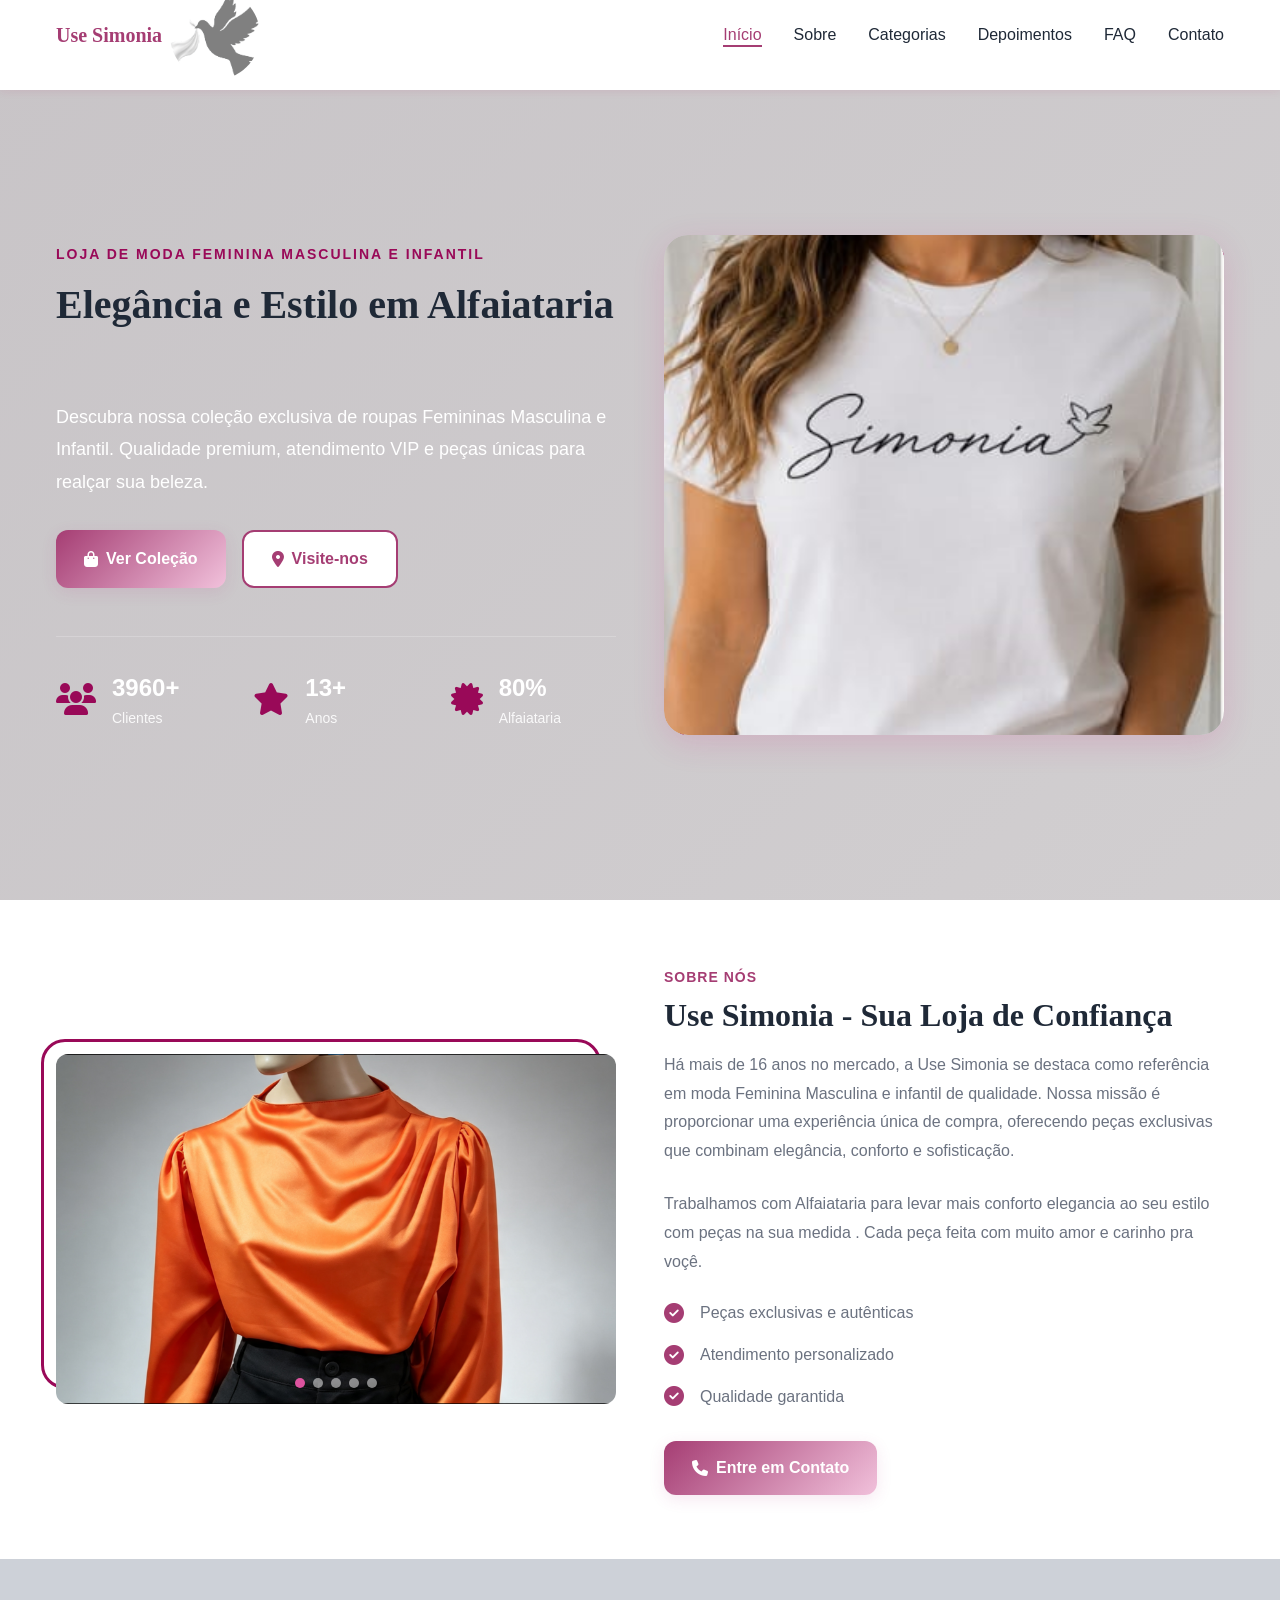
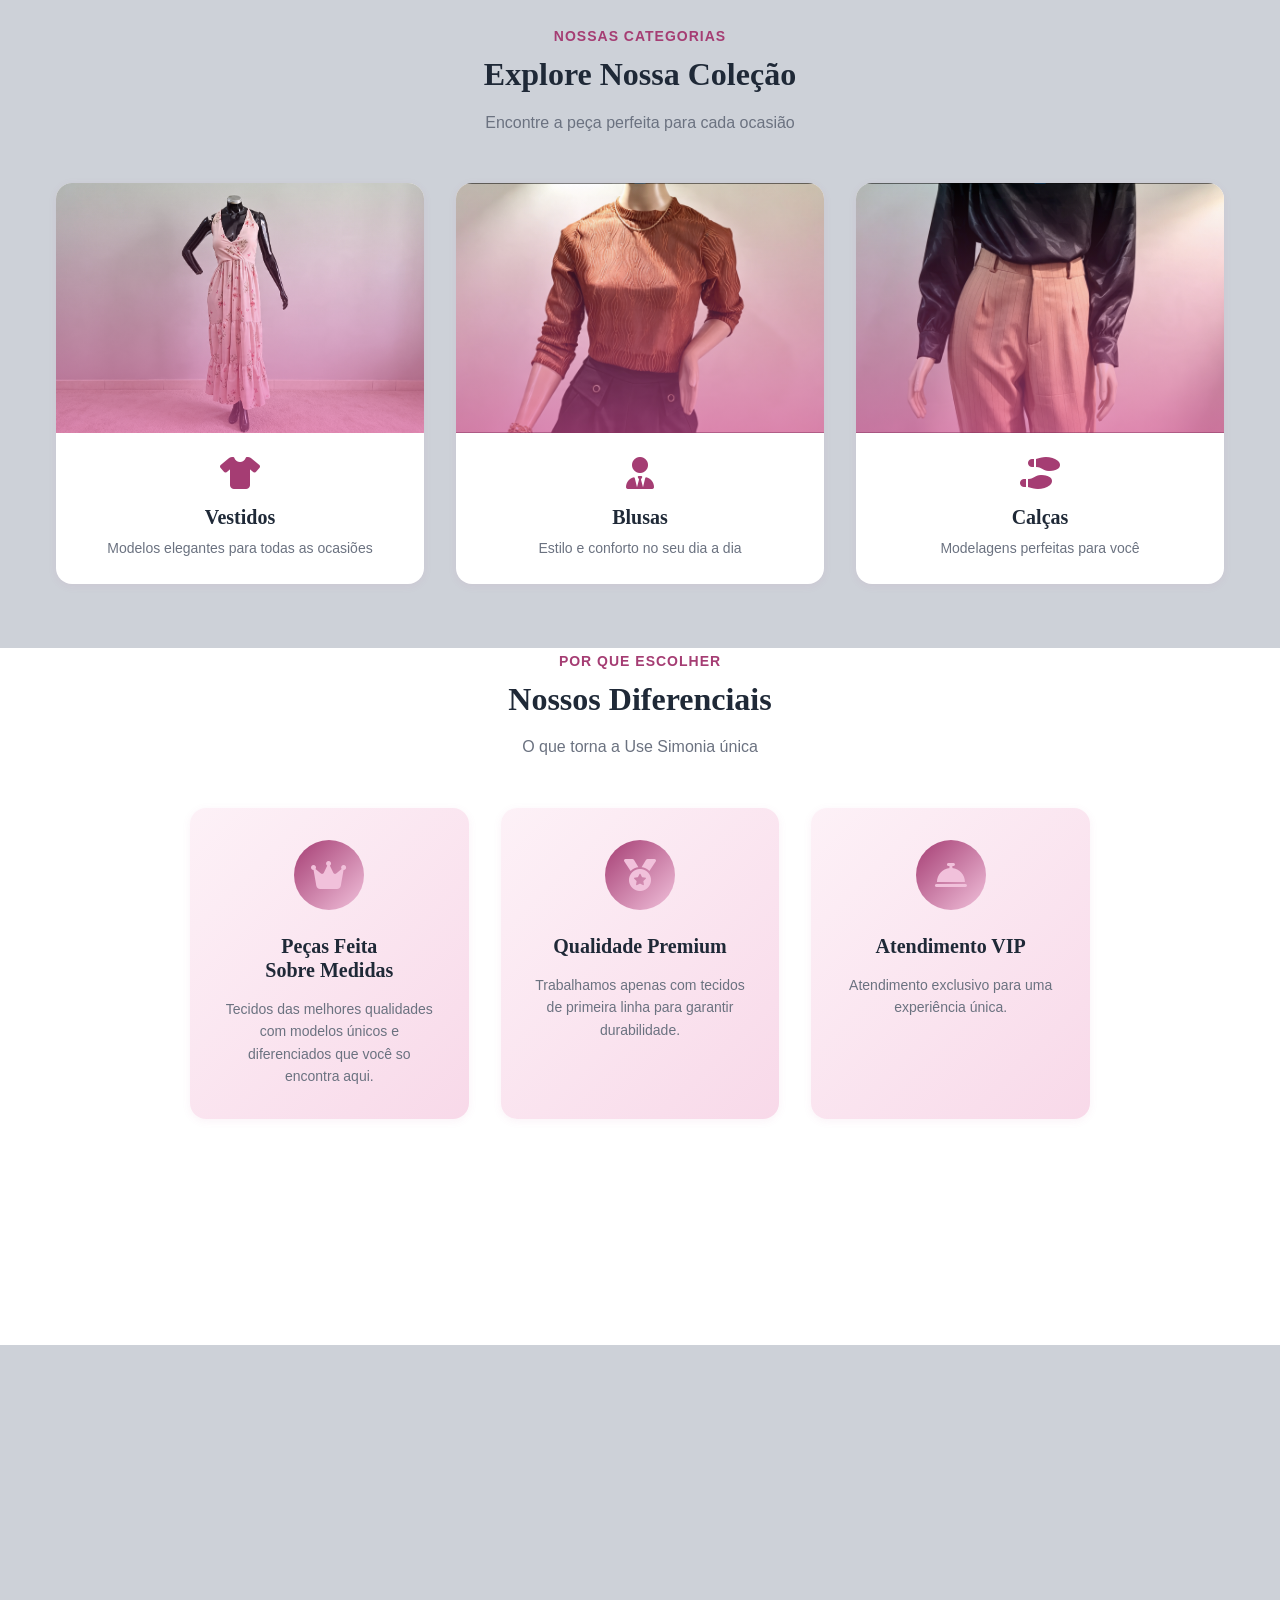
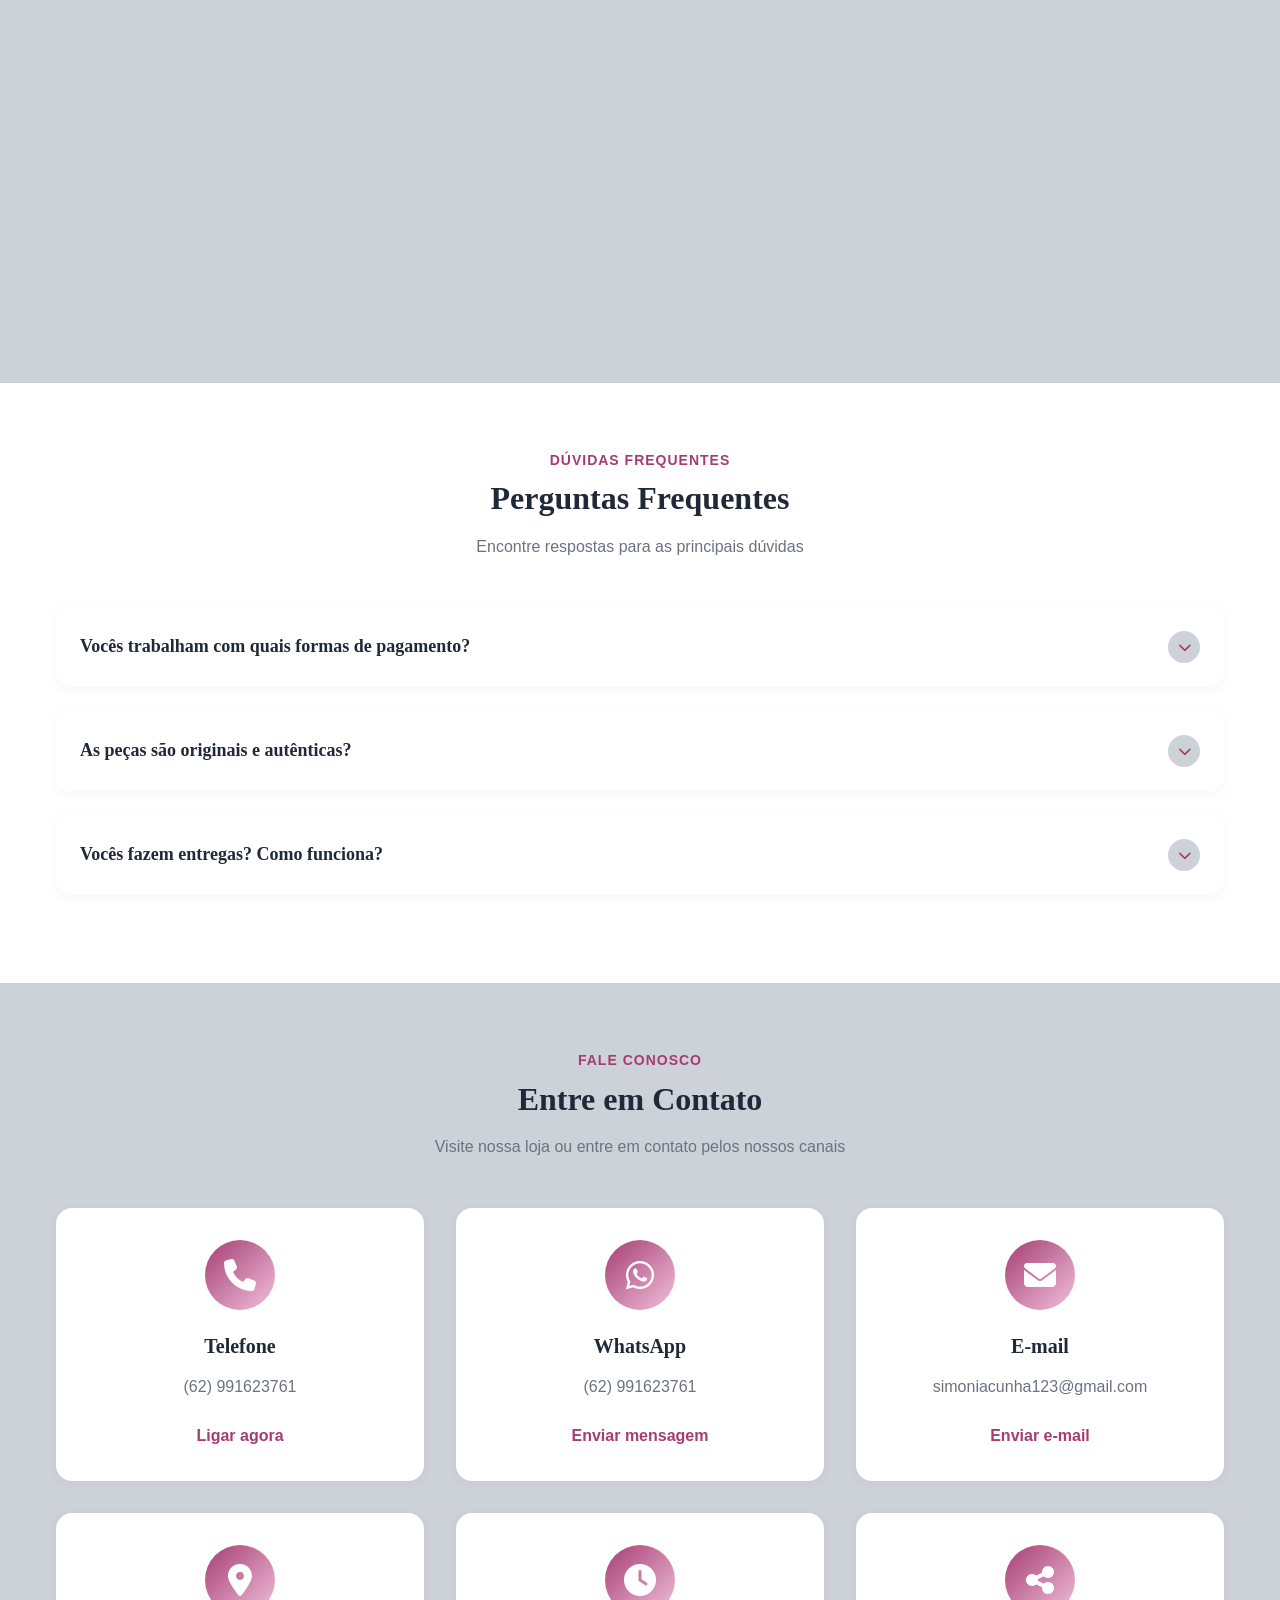
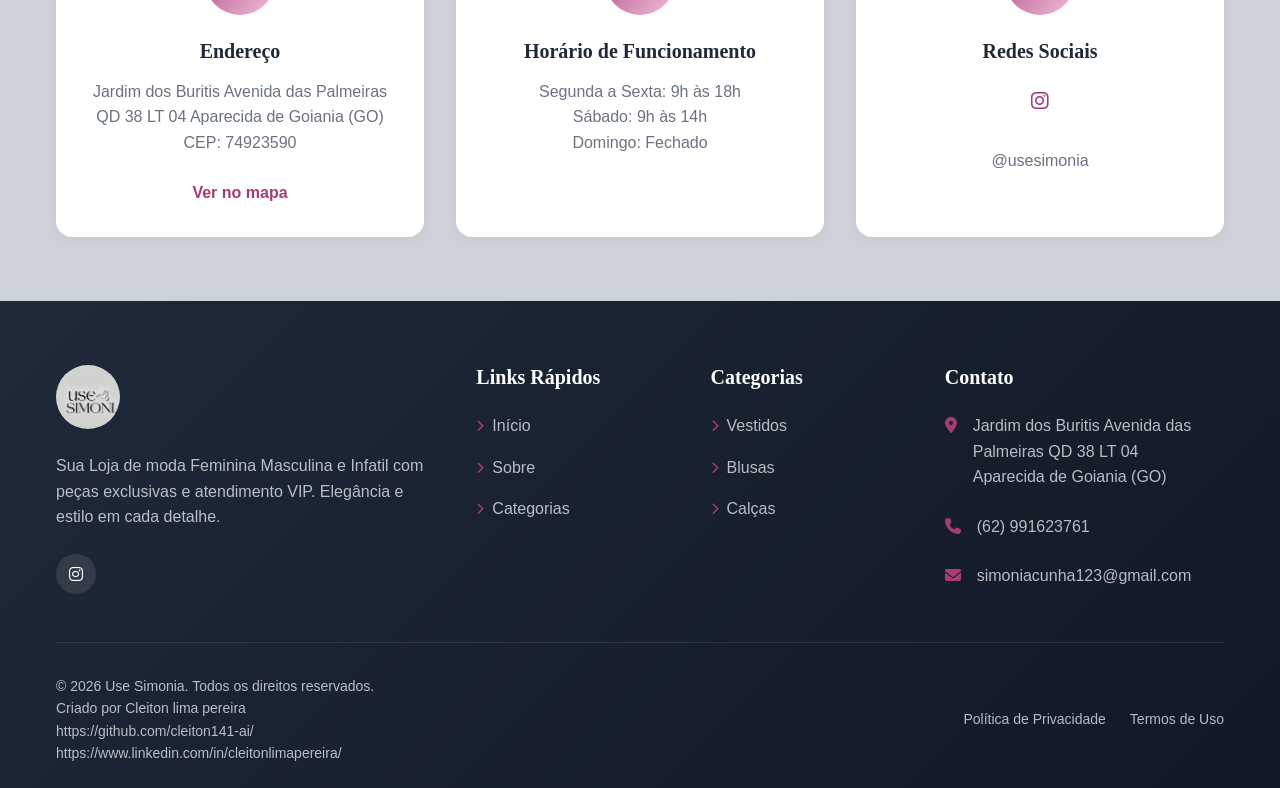
==== index.html @ 562f8684 "Criando-repositorio" ====
<!DOCTYPE html>
<html lang="pt-BR">

<head>
    <meta charset="UTF-8">
    <meta name="viewport" content="width=device-width, initial-scale=1.0">
    <meta name="description"
        content="Use Simonia - Loja de roupas femininas, masculinas e infantis em Aparecida de Goiânia. Atendemos Goiânia, Trindade e Goianira. Vestidos, blusas, calças e acessórios com atendimento VIP.">
    <meta name="keywords"
        content="loja de roupas, roupas femininas, roupas masculinas, roupas infantis, moda feminina, moda masculina, moda infantil, boutique, vestidos, blusas, calças, loja de roupas Goiânia, loja de roupas Aparecida de Goiânia, moda Trindade GO, moda Goianira, boutique Aparecida de Goiânia">
    <meta name="robots" content="index, follow">
    <meta name="author" content="Use Simonia">
    <meta name="language" content="pt-BR">

    <!-- SEO Local -->
    <meta name="geo.region" content="BR-GO">
    <meta name="geo.placename" content="Aparecida de Goiânia">
    <meta name="geo.position" content="-16.7670958;-49.2303333">
    <meta name="ICBM" content="-16.7670958, -49.2303333">

    <!-- Open Graph (compartilhamento em redes sociais) -->
    <meta property="og:type" content="website">
    <meta property="og:title" content="Use Simonia - Loja de Roupas Femininas, Masculinas e Infantis">
    <meta property="og:description"
        content="Loja de roupas em Aparecida de Goiânia, atendendo Goiânia, Trindade e Goianira. Vestidos, blusas, calças e muito mais com atendimento VIP.">
    <meta property="og:image" content="./assets/logo-use-simonia.png">
    <meta property="og:url" content="https://www.seudominio.com.br">
    <meta property="og:locale" content="pt_BR">

    <!-- Twitter Card -->
    <meta name="twitter:card" content="summary_large_image">
    <meta name="twitter:title" content="Use Simonia - Loja de Roupas Femininas, Masculinas e Infantis">
    <meta name="twitter:description"
        content="Loja de roupas em Aparecida de Goiânia, atendendo Goiânia, Trindade e Goianira.">
    <meta name="twitter:image" content="./assets/logo-use-simonia.png">

    <!-- Link canônico (troque pelo seu domínio quando tiver um) -->
    <link rel="canonical" href="https://www.seudominio.com.br/">

    <title>Use Simonia</title>
    <link rel="stylesheet" href="style.css">
    <link rel="icon" type="image/png" href="./assets/logo-use-simonia.png">
    <link rel="stylesheet" href="https://cdnjs.cloudflare.com/ajax/libs/font-awesome/6.4.0/css/all.min.css">

    <!-- Dados estruturados (Schema.org) - ajuda o Google a entender que é uma loja local -->
    <script type="application/ld+json">
    {
        "@context": "https://schema.org",
        "@type": "ClothingStore",
        "name": "Use Simonia",
        "image": "https://www.seudominio.com.br/assets/logo-use-simonia.png",
        "url": "https://www.seudominio.com.br",
        "telephone": "+55-62-99162-3761",
        "email": "simoniacunha123@gmail.com",
        "address": {
            "@type": "PostalAddress",
            "streetAddress": "Avenida das Palmeiras QD38 LT04, Jardim dos Buritis",
            "addressLocality": "Aparecida de Goiânia",
            "addressRegion": "GO",
            "postalCode": "74923-590",
            "addressCountry": "BR"
        },
        "geo": {
            "@type": "GeoCoordinates",
            "latitude": -16.7670958,
            "longitude": -49.2303333
        },
        "areaServed": [
            { "@type": "City", "name": "Aparecida de Goiânia" },
            { "@type": "City", "name": "Goiânia" },
            { "@type": "City", "name": "Trindade" },
            { "@type": "City", "name": "Goianira" }
        ],
        "priceRange": "$$",
        "sameAs": [
            "https://www.instagram.com/use_simonia_/"
        ]
    }
    </script>
    <style>
        /* Slideshow automático - topo da página */
        .topo-slideshow {
            position: relative;
            width: 100%;
            height: 100%;
            min-height: 350px;
            overflow: hidden;
            border-radius: 12px;
        }

        .topo-slideshow__slide {
            position: absolute;
            top: 0;
            left: 0;
            width: 100%;
            height: 100%;
            opacity: 0;
            transition: opacity 1.2s ease-in-out;
        }

        .topo-slideshow__slide--active {
            opacity: 1;
        }

        .topo-slideshow__slide img {
            width: 100%;
            height: 100%;
            object-fit: cover;
            display: block;
        }

        .topo-slideshow__dots {
            position: absolute;
            bottom: 16px;
            left: 50%;
            transform: translateX(-50%);
            display: flex;
            gap: 8px;
            z-index: 2;
        }

        .topo-slideshow__dot {
            width: 10px;
            height: 10px;
            border-radius: 50%;
            background: rgba(255, 255, 255, 0.5);
            cursor: pointer;
            transition: background 0.3s ease;
        }

        .topo-slideshow__dot--active {
            background: #de539f;
        }

        @media (max-width: 768px) {
            .topo-slideshow {
                min-height: 260px;
            }
        }
    </style>
</head>

<body>
    <!-- Header -->
    <header class="header" id="header">
        <nav class="nav container">
            <a href="#" class="nav__logo">
                <p>Use Simonia</p>
                <img src="./assets/transparente certo.png" alt="Use Simonia" class="nav__logo-img">
            </a>

            <div class="nav__menu" id="nav-menu">
                <ul class="nav__list">
                    <li class="nav__item">
                        <a href="#inicio" class="nav__link active-link">Início</a>
                    </li>
                    <li class="nav__item">
                        <a href="#sobre" class="nav__link">Sobre</a>
                    </li>
                    <!---- <li class="nav__item">
                        <a href="#galeria" class="nav__link">Galeria</a>
                    </li>-->
                    <li class="nav__item">
                        <a href="#categorias" class="nav__link">Categorias</a>
                    </li>
                    <li class="nav__item">
                        <a href="#depoimentos" class="nav__link">Depoimentos</a>
                    </li>
                    <li class="nav__item">
                        <a href="#faq" class="nav__link">FAQ</a>
                    </li>
                    <li class="nav__item">
                        <a href="#contato" class="nav__link">Contato</a>
                    </li>
                </ul>
                <div class="nav__close" id="nav-close">
                    <i class="fas fa-times"></i>
                </div>
            </div>

            <div class="nav__toggle" id="nav-toggle">
                <i class="fas fa-bars"></i>
            </div>
        </nav>
    </header>

    <!-- Main -->
    <main class="main">
        <!-- Hero -->
        <section class="hero" id="inicio">
            <div class="hero__container container">
                <div class="hero__content">
                    <span class="hero__subtitle" data-aos="fade-up">Loja de Moda Feminina Masculina e Infantil</span>
                    <h1 class="hero__title" data-aos="fade-up" data-aos-delay="100">
                        Elegância e Estilo em Alfaiataria
                    </h1>
                    <p class="hero__description" data-aos="fade-up" data-aos-delay="200">
                        Descubra nossa coleção exclusiva de roupas Femininas Masculina e Infantil. Qualidade premium,
                        atendimento VIP e peças únicas para realçar sua beleza.
                    </p>
                    <div class="hero__buttons" data-aos="fade-up" data-aos-delay="300">
                        <a href="#categorias" class="btn btn--primary">
                            <i class="fas fa-shopping-bag"></i>
                            Ver Coleção
                        </a>
                        <a href="#contato" class="btn btn--outline">
                            <i class="fas fa-map-marker-alt"></i>
                            Visite-nos
                        </a>
                    </div>
                    <div class="hero__stats" data-aos="fade-up" data-aos-delay="400">
                        <div class="hero__stat">
                            <i class="fas fa-users"></i>
                            <div class="hero__stat-content">
                                <span class="hero__stat-number">5000+</span>
                                <span class="hero__stat-text">Clientes</span>
                            </div>
                        </div>
                        <div class="hero__stat">
                            <i class="fas fa-star"></i>
                            <div class="hero__stat-content">
                                <span class="hero__stat-number">16+</span>
                                <span class="hero__stat-text">Anos</span>
                            </div>
                        </div>
                        <div class="hero__stat">
                            <i class="fas fa-certificate"></i>
                            <div class="hero__stat-content">
                                <span class="hero__stat-number">100%</span>
                                <span class="hero__stat-text">Alfaiataria</span>
                            </div>
                        </div>
                    </div>
                </div>
                <div class="hero__image" data-aos="fade-left" data-aos-delay="200">
                    <div class="hero__image-wrapper">
                        <img src="./assets/blusa1.png" alt="Use Simonia Galeria" class="hero__img">
                        <div class="hero__image-decoration"></div>
                    </div>
                </div>
            </div>
        </section>

        <!-- About -->
        <section class="sobre section" id="sobre">
            <div class="container">
                <div class="sobre__container">
                    <div class="sobre__image" data-aos="fade-right">
                        <div class="topo-slideshow" id="topo-slideshow">
                            <div class="topo-slideshow__slide topo-slideshow__slide--active">
                                <img src="./assets/blusa (16).png" alt="Use Simonia - Coleção">
                            </div>
                            <div class="topo-slideshow__slide">
                                <img src="./assets/calça e blusa  (5).png" alt="Use Simonia - Coleção">
                            </div>

                            <div class="topo-slideshow__slide">
                                <img src="./assets/vestido  (25).png" alt="Use Simonia - Coleção">
                            </div>
                            <div class="topo-slideshow__slide">
                                <img src="./assets/calça e blusa  (1).png" alt="Use Simonia - Coleção">
                            </div>
                            <div class="topo-slideshow__slide">
                                <img src="./assets/blusa e short (2).png" alt="Use Simonia - Coleção">
                            </div>
                            <!-- Para adicionar mais fotos, copie o bloco acima trocando o src -->
                            <div class="topo-slideshow__dots" id="topo-slideshow-dots"></div>
                        </div>
                        <div class="sobre__image-decoration"></div>
                    </div>
                    <div class="sobre__content" data-aos="fade-left">
                        <span class="section__subtitle">Sobre Nós</span>
                        <h2 class="section__title">Use Simonia - Sua Loja de Confiança</h2>
                        <p class="sobre__description">
                            Há mais de 16 anos no mercado, a Use Simonia se destaca como referência em moda Feminina
                            Masculina e infantil de qualidade. Nossa missão é proporcionar uma experiência única de
                            compra, oferecendo peças exclusivas que combinam elegância, conforto e sofisticação.
                        </p>
                        <p class="sobre__description">
                            Trabalhamos com Alfaiataria para levar mais conforto elegancia ao seu estilo com peças na
                            sua medida . Cada peça feita com muito amor e carinho pra voçê.
                        </p>
                        <div class="sobre__features">
                            <div class="sobre__feature">
                                <i class="fas fa-check-circle"></i>
                                <span>Peças exclusivas e autênticas</span>
                            </div>
                            <div class="sobre__feature">
                                <i class="fas fa-check-circle"></i>
                                <span>Atendimento personalizado</span>
                            </div>
                            <div class="sobre__feature">
                                <i class="fas fa-check-circle"></i>
                                <span>Qualidade garantida</span>
                            </div>

                        </div>
                        <a href="#contato" class="btn btn--primary">
                            <i class="fas fa-phone"></i>
                            Entre em Contato
                        </a>
                    </div>
                </div>
            </div>
        </section>


        <!-- Services/Categories -->
        <section class="categorias section" id="categorias">
            <div class="container">
                <div class="section__header" data-aos="fade-up">
                    <span class="section__subtitle">Nossas Categorias</span>
                    <h2 class="section__title">Explore Nossa Coleção</h2>
                    <p class="section__description">Encontre a peça perfeita para cada ocasião</p>
                </div>
                <div class="categorias__container">
                    <a href="vestido.html" class="categoria__card" data-aos="fade-up" data-aos-delay="100"
                        style="text-decoration:none;color:inherit;">
                        <div class="categoria__image">
                            <img src="./assets/vestido  (29).png" alt="Vestidos" class="categoria__img">
                            <div class="categoria__overlay"></div>
                        </div>
                        <div class="categoria__content">
                            <i class="fas fa-tshirt categoria__icon"></i>
                            <h3 class="categoria__title">Vestidos</h3>
                            <p class="categoria__description">Modelos elegantes para todas as ocasiões</p>
                        </div>
                    </a>
                    <a href="blusa.html" class="categoria__card" data-aos="fade-up" data-aos-delay="200"
                        style="text-decoration:none;color:inherit;">
                        <div class="categoria__image">
                            <img src="./assets/blusa (14).png" alt="Blusas" class="categoria__img">
                            <div class="categoria__overlay"></div>
                        </div>
                        <div class="categoria__content">
                            <i class="fas fa-user-tie categoria__icon"></i>
                            <h3 class="categoria__title">Blusas</h3>
                            <p class="categoria__description">Estilo e conforto no seu dia a dia</p>
                        </div>
                    </a>
                    <a href="calca.html" class="categoria__card" data-aos="fade-up" data-aos-delay="300"
                        style="text-decoration:none;color:inherit;">
                        <div class="categoria__image">
                            <img src="./assets/calça (8).png" alt="Calças" class="categoria__img">
                            <div class="categoria__overlay"></div>
                        </div>
                        <div class="categoria__content">
                            <i class="fas fa-shoe-prints categoria__icon"></i>
                            <h3 class="categoria__title">Calças</h3>
                            <p class="categoria__description">Modelagens perfeitas para você</p>
                        </div>
                    </a>
                </div>
            </div>
        </section>

        <!-- Differentials -->
        <section class="diferenciais-section">
            <div class="container">
                <div class="section__header" data-aos="fade-up">
                    <span class="section__subtitle">Por Que Escolher</span>
                    <h2 class="section__title">Nossos Diferenciais</h2>
                    <p class="section__description">O que torna a Use Simonia única</p>
                </div>
                <div class="diferenciais__container">
                    <div class="diferencial__card" data-aos="fade-up" data-aos-delay="100">
                        <div class="diferencial__icon">
                            <i class="fas fa-crown"></i>
                        </div>
                        <h3 class="diferencial__title">Peças Feita Sobre Medidas</h3>
                        <p class="diferencial__description">Tecidos das melhores qualidades com modelos únicos e
                            diferenciados que você so encontra aqui.</p>
                    </div>
                    <div class="diferencial__card" data-aos="fade-up" data-aos-delay="200">
                        <div class="diferencial__icon">
                            <i class="fas fa-medal"></i>
                        </div>
                        <h3 class="diferencial__title">Qualidade Premium</h3>
                        <p class="diferencial__description">Trabalhamos apenas com tecidos de primeira linha para
                            garantir durabilidade.</p>
                    </div>
                    <div class="diferencial__card" data-aos="fade-up" data-aos-delay="300">
                        <div class="diferencial__icon">
                            <i class="fas fa-concierge-bell"></i>
                        </div>
                        <h3 class="diferencial__title">Atendimento VIP</h3>
                        <p class="diferencial__description">Atendimento exclusivo
                            para uma experiência única.</p>
                    </div>

                </div>
            </div>
        </section>

        <!-- Benefits -->
        <section class="beneficios section">
            <div class="container">
                <div class="beneficios__container">
                    <div class="beneficio__item" data-aos="fade-up" data-aos-delay="100">
                        <div class="beneficio__icon">
                            <i class="fas fa-shipping-fast"></i>
                        </div>
                        <div class="beneficio__content">
                            <h4 class="beneficio__title">Entrega Rápida</h4>
                            <p class="beneficio__text">Para toda a cidade</p>
                        </div>
                    </div>
                    <div class="beneficio__item" data-aos="fade-up" data-aos-delay="200">
                        <div class="beneficio__icon">
                            <i class="fas fa-shield-alt"></i>
                        </div>
                        <div class="beneficio__content">
                            <h4 class="beneficio__title">Compra Segura</h4>
                            <p class="beneficio__text">Pagamento protegido</p>
                        </div>
                    </div>

                    <div class="beneficio__item" data-aos="fade-up" data-aos-delay="400">
                        <div class="beneficio__icon">
                            <i class="fas fa-headset"></i>
                        </div>
                        <div class="beneficio__content">
                            <h4 class="beneficio__title">Suporte Dedicado</h4>
                            <p class="beneficio__text">Atendimento humanizado</p>
                        </div>
                    </div>
                </div>
            </div>
        </section>

        <!-- Testimonials -->
        <section class="depoimentos section" id="depoimentos">
            <div class="container">
                <div class="section__header" data-aos="fade-up">
                    <span class="section__subtitle">Depoimentos</span>
                    <h2 class="section__title">O Que Dizem Nossas Clientes</h2>
                    <p class="section__description">Confira a experiência de quem já conhece a Use Simonia</p>
                </div>
                <div class="depoimentos__container">
                    <div class="depoimento__card" data-aos="fade-up" data-aos-delay="100">
                        <div class="depoimento__rating">
                            <i class="fas fa-star"></i>
                            <i class="fas fa-star"></i>
                            <i class="fas fa-star"></i>
                            <i class="fas fa-star"></i>
                            <i class="fas fa-star"></i>
                        </div>
                        <p class="depoimento__text">
                            "A Use Simonia é simplesmente incrível! Sempre encontro peças exclusivas e de excelente
                            qualidade. O atendimento é personalizado e me sinto super especial. Minha Loja favorita!"
                        </p>
                        <div class="depoimento__author">
                            <img src="https://images.unsplash.com/photo-1494790108377-be9c29b29330?w=100&q=80"
                                alt="Maria Silva" class="depoimento__avatar">
                            <div class="depoimento__author-info">
                                <h4 class="depoimento__name">Maria Silva</h4>
                                <span class="depoimento__role">Cliente há 3 anos</span>
                            </div>
                        </div>
                    </div>
                    <div class="depoimento__card" data-aos="fade-up" data-aos-delay="200">
                        <div class="depoimento__rating">
                            <i class="fas fa-star"></i>
                            <i class="fas fa-star"></i>
                            <i class="fas fa-star"></i>
                            <i class="fas fa-star"></i>
                            <i class="fas fa-star"></i>
                        </div>
                        <p class="depoimento__text">
                            "Qualidade premium e estilo incomparável! As peças são lindas e duradouras. Super
                            recomendo!"
                        </p>
                        <div class="depoimento__author">
                            <img src="https://images.unsplash.com/photo-1438761681033-6461ffad8d80?w=100&q=80"
                                alt="Ana Paula" class="depoimento__avatar">
                            <div class="depoimento__author-info">
                                <h4 class="depoimento__name">Ana Paula</h4>
                                <span class="depoimento__role">Cliente há 5 anos</span>
                            </div>
                        </div>
                    </div>
                    <div class="depoimento__card" data-aos="fade-up" data-aos-delay="300">
                        <div class="depoimento__rating">
                            <i class="fas fa-star"></i>
                            <i class="fas fa-star"></i>
                            <i class="fas fa-star"></i>
                            <i class="fas fa-star"></i>
                            <i class="fas fa-star"></i>
                        </div>
                        <p class="depoimento__text">
                            "Sou apaixonada pela Use Simonia! Além das roupas maravilhosas, o atendimento VIP faz toda a
                            diferença. Me sinto única e valorizada. Vale cada centavo!"
                        </p>
                        <div class="depoimento__author">
                            <img src="https://images.unsplash.com/photo-1534528741775-53994a69daeb?w=100&q=80"
                                alt="Juliana Costa" class="depoimento__avatar">
                            <div class="depoimento__author-info">
                                <h4 class="depoimento__name">Juliana Costa</h4>
                                <span class="depoimento__role">Cliente há 2 anos</span>
                            </div>
                        </div>
                    </div>
                </div>
            </div>
        </section>

        <!-- FAQ -->
        <section class="faq section" id="faq">
            <div class="container">
                <div class="section__header" data-aos="fade-up">
                    <span class="section__subtitle">Dúvidas Frequentes</span>
                    <h2 class="section__title">Perguntas Frequentes</h2>
                    <p class="section__description">Encontre respostas para as principais dúvidas</p>
                </div>
                <div class="faq__container">


                </div>
                <div class="faq__item" data-aos="fade-up" data-aos-delay="200">
                    <div class="faq__question">
                        <h3 class="faq__title">Vocês trabalham com quais formas de pagamento?</h3>
                        <button class="faq__toggle">
                            <i class="fas fa-chevron-down"></i>
                        </button>
                    </div>
                    <div class="faq__answer">
                        <p>Aceitamos dinheiro, cartões de débito e crédito compras
                            acima de 250,00 reais parcelamos em até 3x . Também trabalhamos com PIX para pagamento à
                            vista .</p>
                    </div>
                </div>
                <div class="faq__item" data-aos="fade-up" data-aos-delay="300">
                    <div class="faq__question">
                        <h3 class="faq__title">As peças são originais e autênticas?</h3>
                        <button class="faq__toggle">
                            <i class="fas fa-chevron-down"></i>
                        </button>
                    </div>
                    <div class="faq__answer">
                        <p>Sim! Trabalhamos com Alfaiataria usamos tecidos da melhor qualidade onde Oferecemos roupas
                            com a melhor qualidade e conforto.</p>
                    </div>
                </div>
                <div class="faq__item" data-aos="fade-up" data-aos-delay="100">
                    <div class="faq__question">
                        <h3 class="faq__title">Vocês fazem entregas? Como funciona?</h3>
                        <button class="faq__toggle">
                            <i class="fas fa-chevron-down"></i>
                        </button>
                    </div>
                    <div class="faq__answer">
                        <p>Sim! Realizamos entregas para toda a cidade com taxa diferenciada. O prazo varia de 1 a 3
                            dias úteis dependendo da região. Entre
                            em contato para mais informações sobre entregas.</p>
                    </div>
                </div>


            </div>
            </div>
        </section>

        <!-- Contact -->
        <section class="contato section" id="contato">
            <div class="container">
                <div class="section__header" data-aos="fade-up">
                    <span class="section__subtitle">Fale Conosco</span>
                    <h2 class="section__title">Entre em Contato</h2>
                    <p class="section__description">Visite nossa loja ou entre em contato pelos nossos canais</p>
                </div>
                <div class="contato__info-center">
                    <div class="contato__info-card" data-aos="fade-up" data-aos-delay="100">
                        <div class="contato__info-icon">
                            <i class="fas fa-phone"></i>
                        </div>
                        <h3 class="contato__info-title">Telefone</h3>
                        <p class="contato__info-text">(62) 991623761</p>
                        <a href="tel:+551134567890" class="contato__info-link">Ligar agora</a>
                    </div>
                    <div class="contato__info-card" data-aos="fade-up" data-aos-delay="200">
                        <div class="contato__info-icon">
                            <i class="fab fa-whatsapp"></i>
                        </div>
                        <h3 class="contato__info-title">WhatsApp</h3>
                        <p class="contato__info-text">(62) 991623761</p>
                        <a href="https://wa.me/5562991623761?text=Ola%20como%20podemos%20le%20ajudar%3F" target="_blank"
                            class="contato__info-link">Enviar mensagem</a>
                    </div>
                    <div class="contato__info-card" data-aos="fade-up" data-aos-delay="300">
                        <div class="contato__info-icon">
                            <i class="fas fa-envelope"></i>
                        </div>
                        <h3 class="contato__info-title">E-mail</h3>
                        <p class="contato__info-text">simoniacunha123@gmail.com</p>
                        <a href="mailto:contato@usesimonia.com.br" class="contato__info-link">Enviar e-mail</a>
                    </div>
                    <div class="contato__info-card" data-aos="fade-up" data-aos-delay="100">
                        <div class="contato__info-icon">
                            <i class="fas fa-map-marker-alt"></i>
                        </div>
                        <h3 class="contato__info-title">Endereço</h3>
                        <p class="contato__info-text">Jardim dos Buritis Avenida das Palmeiras QD 38 LT 04 Aparecida de
                            Goiania (GO) <br>CEP: 74923590</p>
                        <a href="https://maps.app.goo.gl/2gk9BbGmcF136ACY6" target="_blank"
                            class="contato__info-link">Ver no mapa</a>
                    </div>
                    <div class="contato__info-card" data-aos="fade-up" data-aos-delay="200">
                        <div class="contato__info-icon">
                            <i class="fas fa-clock"></i>
                        </div>
                        <h3 class="contato__info-title">Horário de Funcionamento</h3>
                        <p class="contato__info-text">
                            Segunda a Sexta: 9h às 18h<br>
                            Sábado: 9h às 14h<br>
                            Domingo: Fechado
                        </p>
                    </div>
                    <div class="contato__info-card" data-aos="fade-up" data-aos-delay="300">
                        <div class="contato__info-icon">
                            <i class="fas fa-share-alt"></i>
                        </div>
                        <h3 class="contato__info-title">Redes Sociais</h3>
                        <div class="contato__social">
                            <a href="https://www.instagram.com/use_simonia_?utm_source=ig_web_button_share_sheet&igsh=ZDNlZDc0MzIxNw=="
                                target="_blank" class="contato__social-link">
                                <i class="fab fa-instagram"></i>
                            </a>

                        </div>
                        <p class="contato__info-text">@usesimonia</p>
                    </div>
                </div>
            </div>
        </section>
    </main>

    <!-- Footer -->
    <footer class="footer">
        <div class="container">
            <div class="footer__container">
                <div class="footer__column">
                    <a href="#" class="footer__logo">
                        <img src="./assets/logo.jpg" alt="Use Simonia" class="footer__logo-img"></a>
                    <p class="footer__description">
                        Sua Loja de moda Feminina Masculina e Infatil com peças exclusivas e atendimento VIP. Elegância
                        e estilo em cada detalhe.
                    </p>
                    <div class="footer__social">
                        <a href="https://instagram.com" target="_blank" class="footer__social-link">
                            <i class="fab fa-instagram"></i>
                        </a>

                    </div>
                </div>
                <div class="footer__column">
                    <h3 class="footer__title">Links Rápidos</h3>
                    <ul class="footer__links">
                        <li><a href="#inicio" class="footer__link"><i class="fas fa-chevron-right"></i> Início</a></li>
                        <li><a href="#sobre" class="footer__link"><i class="fas fa-chevron-right"></i> Sobre</a></li>

                        <li><a href="#categorias" class="footer__link"><i class="fas fa-chevron-right"></i>
                                Categorias</a></li>
                    </ul>
                </div>
                <div class="footer__column">
                    <h3 class="footer__title">Categorias</h3>
                    <ul class="footer__links">
                        <li><a href="#categorias" class="footer__link"><i class="fas fa-chevron-right"></i> Vestidos</a>
                        </li>
                        <li><a href="#categorias" class="footer__link"><i class="fas fa-chevron-right"></i> Blusas</a>
                        </li>
                        <li><a href="#categorias" class="footer__link"><i class="fas fa-chevron-right"></i> Calças</a>
                        </li>

                    </ul>
                </div>
                <div class="footer__column">
                    <h3 class="footer__title">Contato</h3>
                    <ul class="footer__info">
                        <li class="footer__info-item">
                            <i class="fas fa-map-marker-alt"></i>
                            <span>Jardim dos Buritis Avenida das Palmeiras QD 38 LT 04 <br> Aparecida de Goiania
                                (GO)</span>
                        </li>
                        <li class="footer__info-item">
                            <i class="fas fa-phone"></i>
                            <span>(62) 991623761</span>
                        </li>
                        <li class="footer__info-item">
                            <i class="fas fa-envelope"></i>
                            <span>simoniacunha123@gmail.com</span>
                        </li>
                    </ul>
                </div>
            </div>
            <div class="footer__bottom">
                <p class="footer__copy">
                    &copy; 2026 Use Simonia. Todos os direitos reservados.<br>
                    Criado por Cleiton lima pereira<br>
                    https://github.com/cleiton141-ai/<br>
                    https://www.linkedin.com/in/cleitonlimapereira/

                </p>
                <div class="footer__bottom-links">
                    <a href="#" class="footer__bottom-link">Política de Privacidade</a>
                    <a href="#" class="footer__bottom-link">Termos de Uso</a>
                </div>
            </div>
        </div>
    </footer>

    <!-- Scroll to Top -->
    <button class="scroll-top" id="scroll-top">
        <i class="fas fa-arrow-up"></i>
    </button>

    <script src="script.js"></script>
    <script>
        // Slideshow automático do topo
        (function () {
            const container = document.getElementById('topo-slideshow');
            const dotsContainer = document.getElementById('topo-slideshow-dots');
            if (!container) return;

            const slides = container.querySelectorAll('.topo-slideshow__slide');
            let current = 0;

            slides.forEach((_, i) => {
                const dot = document.createElement('div');
                dot.classList.add('topo-slideshow__dot');
                if (i === 0) dot.classList.add('topo-slideshow__dot--active');
                dot.addEventListener('click', () => irParaSlide(i));
                dotsContainer.appendChild(dot);
            });
            const dots = dotsContainer.querySelectorAll('.topo-slideshow__dot');

            function irParaSlide(index) {
                slides[current].classList.remove('topo-slideshow__slide--active');
                dots[current].classList.remove('topo-slideshow__dot--active');
                current = index;
                slides[current].classList.add('topo-slideshow__slide--active');
                dots[current].classList.add('topo-slideshow__dot--active');
            }

            if (slides.length > 1) {
                setInterval(() => {
                    irParaSlide((current + 1) % slides.length);
                }, 4000);
            }
        })();
    </script>


</body>

</html>
---- style.css ----
/* ==================== VARIABLES ==================== */
:root {
    /* Colors */
    --primary-color: #a53d73;
    --primary-dark: #ac5685;
    --primary-light: #f1c1db;
    --accent-color: #990958;
    --accent-dark: #a77f93;
    --text-dark: #1f2937;
    --text-gray: #6b7280;
    --text-light: #9ca3af;
    --white: #ffffff;
    --bg-light: #fde7f3;
    --bg-lighter: #fef5fa;
    --border-color: #f9d9ea;

    /* Typography */
    --font-primary: 'Segoe UI', Tahoma, Geneva, Verdana, sans-serif;
    --font-heading: 'Georgia', serif;

    /* Font Sizes */
    --h1-size: 2.5rem;
    --h2-size: 2rem;
    --h3-size: 1.5rem;
    --h4-size: 1.25rem;
    --normal-size: 1rem;
    --small-size: 0.875rem;

    /* Font Weights */
    --weight-regular: 400;
    --weight-medium: 500;
    --weight-semibold: 600;
    --weight-bold: 700;

    /* Spacing */
    --spacing-xs: 0.5rem;
    --spacing-sm: 1rem;
    --spacing-md: 1.5rem;
    --spacing-lg: 2rem;
    --spacing-xl: 3rem;
    --spacing-xxl: 4rem;

    /* Transitions */
    --transition: all 0.3s ease;
    --transition-slow: all 0.5s ease;

    /* Shadows */
    --shadow-sm: 0 2px 8px rgba(197, 89, 148, 0.08);
    --shadow-md: 0 4px 16px rgba(182, 60, 129, 0.12);
    --shadow-lg: 0 8px 32px rgba(209, 38, 132, 0.16);

    /* Border Radius */
    --radius-sm: 8px;
    --radius-md: 12px;
    --radius-lg: 16px;
    --radius-xl: 24px;

    /* Z-index */
    --z-fixed: 100;
    --z-modal: 1000;
}

.iline {
    display: block;
    align-items: center;
}

/* ==================== BASE ==================== */
* {
    margin: 0;
    padding: 0;
    box-sizing: border-box;

}



html {
    scroll-behavior: smooth;
}

body {
    font-family: var(--font-primary);
    font-size: var(--normal-size);
    color: var(--text-dark);
    line-height: 1.6;
    background-color: var(--white);
}

h1,
h2,
h3,
h4 {
    font-family: var(--font-heading);
    font-weight: var(--weight-bold);
    line-height: 1.2;
    color: var(--text-dark);
}

img {
    max-width: 100%;
    height: auto;
    display: block;
}

a {
    text-decoration: none;
    color: inherit;
}

ul {
    list-style: none;
}

button {
    border: none;
    background: none;
    cursor: pointer;
    font-family: inherit;
}

/* ==================== REUSABLE CLASSES ==================== */
.container {
    max-width: 1200px;
    margin: 0 auto;
    padding: 0 var(--spacing-sm);
}

.section {
    padding: var(--spacing-xxl) 0;
}

.section__header {
    text-align: center;
    margin-bottom: var(--spacing-xl);
}

.section__subtitle {
    display: inline-block;
    color: var(--primary-color);
    font-weight: var(--weight-semibold);
    font-size: var(--small-size);
    text-transform: uppercase;
    letter-spacing: 1px;
    margin-bottom: var(--spacing-xs);
}

.section__title {
    font-size: var(--h2-size);
    margin-bottom: var(--spacing-sm);
    color: var(--text-dark);
}

.section__description {
    color: var(--text-gray);
    max-width: 600px;
    margin: 0 auto;
}

.btn {
    display: inline-flex;
    align-items: center;
    gap: var(--spacing-xs);
    padding: 0.875rem 1.75rem;
    border-radius: var(--radius-md);
    font-weight: var(--weight-semibold);
    transition: var(--transition);
    cursor: pointer;
}

.btn--primary {
    background: linear-gradient(135deg, var(--primary-color), var(--primary-light));
    color: var(--white);
    box-shadow: var(--shadow-md);
}

.btn--primary:hover {
    transform: translateY(-2px);
    box-shadow: var(--shadow-lg);
}

.btn--outline {
    border: 2px solid var(--primary-color);
    color: var(--primary-color);
    background: var(--white);
}

.btn--outline:hover {
    background: var(--primary-color);
    color: var(--white);
}

/* ==================== HEADER ==================== */
.header {
    position: fixed;
    top: 0;
    left: 0;
    width: 100%;
    height: 10%;
    background: var(--white);
    box-shadow: var(--shadow-sm);
    z-index: var(--z-fixed);
    transition: var(--transition);
}

.nav {
    display: flex;
    align-items: center;
    justify-content: space-between;
    height: 70px;
}

.nav__logo {
    display: flex;
    align-items: center;
    gap: var(--spacing-xs);
    font-size: var(--h4-size);
    font-weight: var(--weight-bold);
    color: var(--primary-color);
    font-family: var(--font-heading);
}

.nav__logo i {
    font-size: 1.5rem;
    color: var(--accent-color);
}


.nav__logo-img {

    height: 90px;
    width: 90px;
    object-fit: cover;
    border-radius: 100%;
}

.nav__toggle,
.nav__close {
    display: none;
    font-size: 1.5rem;
    color: var(--text-dark);
    cursor: pointer;
}

.nav__list {
    display: flex;
    align-items: center;
    gap: var(--spacing-lg);
}

.nav__link {
    color: var(--text-dark);
    font-weight: var(--weight-medium);
    transition: var(--transition);
    position: relative;
}

.nav__link::after {
    content: '';
    position: absolute;
    bottom: -4px;
    left: 0;
    width: 0;
    height: 2px;
    background: var(--primary-color);
    transition: var(--transition);
}

.nav__link:hover::after,
.nav__link.active-link::after {
    width: 100%;
}

.nav__link:hover,
.nav__link.active-link {
    color: var(--primary-color);
}

/* ==================== HERO ==================== */
.hero {
    min-height: 100vh;
    background: linear-gradient(135deg, rgba(197, 193, 196, 0.95), rgba(207, 204, 206, 0.95)),
        url('https://images.unsplash.com/photo-1441986300917-64674bd600d8?w=1920&q=80');
    background-size: cover;
    background-position: center;
    background-attachment: fixed;
    display: flex;
    align-items: center;
    padding-top: 70px;
}

.hero__container {
    display: grid;
    grid-template-columns: 1fr 1fr;
    gap: var(--spacing-xl);
    align-items: center;
}

.hero__content {
    color: var(--white);
}

.hero__subtitle {
    display: inline-block;
    color: var(--accent-color);
    font-weight: var(--weight-semibold);
    font-size: var(--small-size);
    text-transform: uppercase;
    letter-spacing: 2px;
    margin-bottom: var(--spacing-sm);
}

.hero__title {
    font-size: var(--h1-size);
    margin-bottom: var(--spacing-md);
    line-height: 1.2;
}

.hero__description {
    font-size: 1.125rem;
    margin-bottom: var(--spacing-lg);
    opacity: 0.95;
    line-height: 1.8;
}

.hero__buttons {
    display: flex;
    flex-wrap: wrap;
    gap: var(--spacing-sm);
    margin-bottom: var(--spacing-xl);
}

.hero__stats {
    display: grid;
    grid-template-columns: repeat(3, 1fr);
    gap: var(--spacing-lg);
    padding-top: var(--spacing-lg);
    border-top: 1px solid rgba(255, 255, 255, 0.2);
}

.hero__stat {
    display: flex;
    align-items: center;
    gap: var(--spacing-sm);
}

.hero__stat i {
    font-size: 2rem;
    color: var(--accent-color);
}

.hero__stat-number {
    display: block;
    font-size: 1.5rem;
    font-weight: var(--weight-bold);
}

.hero__stat-text {
    display: block;
    font-size: var(--small-size);
    opacity: 0.9;
}

.hero__image-wrapper {
    position: relative;
    border-radius: var(--radius-xl);
    overflow: hidden;
    box-shadow: var(--shadow-lg);
}

.hero__img {
    width: 100%;
    height: 500px;
    object-fit: cover;
    border-radius: var(--radius-xl);
}

.hero__image-decoration {
    position: absolute;
    inset: 0;
    border: 3px solid var(--accent-color);
    border-radius: var(--radius-xl);
    transform: translate(15px, 15px);
    z-index: -1;
}

/* ==================== ABOUT ==================== */
.sobre__container {
    display: grid;
    grid-template-columns: 1fr 1fr;
    gap: var(--spacing-xl);
    align-items: center;
}

.sobre__image {
    position: relative;
}

.sobre__img {
    width: 100%;
    height: 500px;
    object-fit: cover;
    border-radius: var(--radius-xl);
    box-shadow: var(--shadow-lg);
}

.sobre__image-decoration {
    position: absolute;
    inset: 0;
    border: 3px solid var(--accent-color);
    border-radius: var(--radius-xl);
    transform: translate(-15px, -15px);
    z-index: -1;
}

.sobre__description {
    color: var(--text-gray);
    margin-bottom: var(--spacing-md);
    line-height: 1.8;
}

.sobre__features {
    display: grid;
    gap: var(--spacing-sm);
    margin-bottom: var(--spacing-lg);
}

.sobre__feature {
    display: flex;
    align-items: center;
    gap: var(--spacing-sm);
    color: var(--text-gray);
}

.sobre__feature i {
    color: var(--primary-color);
    font-size: 1.25rem;
}



/* ==================== CATEGORIES ==================== */
.categorias {
    background: #cdd1d8;
}

.categorias__container {
    display: grid;
    grid-template-columns: repeat(3, 1fr);
    gap: var(--spacing-lg);
}



.categoria__card {
    display: block;
    background: var(--white);
    border-radius: var(--radius-lg);
    overflow: hidden;
    box-shadow: var(--shadow-sm);
    transition: var(--transition);
}

.categoria__card:hover {
    transform: translateY(-8px);
    box-shadow: var(--shadow-lg);
}

.categoria__image {
    position: relative;
    height: 250px;
    overflow: hidden;
}

.categoria__img {
    width: 100%;
    height: 100%;
    object-fit: cover;
    transition: var(--transition-slow);
}

.categoria__overlay {
    position: absolute;
    inset: 0;
    background: linear-gradient(to top, rgba(222, 83, 159, 0.6), transparent);
}

.categoria__card:hover .categoria__img {
    transform: scale(1.1);
}

.categoria__content {
    padding: var(--spacing-md);
    text-align: center;
}

.categoria__icon {
    font-size: 2rem;
    color: var(--primary-color);
    margin-bottom: var(--spacing-sm);
}

.categoria__title {
    font-size: var(--h4-size);
    margin-bottom: var(--spacing-xs);
    color: var(--text-dark);
}

.categoria__description {
    color: var(--text-gray);
    font-size: var(--small-size);
}

/* ==================== GALERIA DE PRODUTOS ==================== */
.galeria__container {
    display: grid;
    grid-template-columns: repeat(4, 1fr);
    gap: var(--spacing-md);
}

.galeria__item {
    position: relative;
    height: 280px;
    border-radius: var(--radius-lg);
    overflow: hidden;
    box-shadow: var(--shadow-sm);
    transition: var(--transition);
}

.galeria__item:hover {
    transform: translateY(-8px);
    box-shadow: var(--shadow-lg);
}

.galeria__img {
    width: 100%;
    height: 100%;
    object-fit: cover;
    display: block;
    transition: var(--transition-slow);
}

.galeria__overlay {
    position: absolute;
    inset: 0;
    background: linear-gradient(to top, rgba(222, 83, 159, 0.6), transparent);
    display: flex;
    align-items: center;
    justify-content: center;
    opacity: 0;
    transition: var(--transition);
    color: var(--white);
    font-size: 1.5rem;
}

.galeria__item:hover .galeria__overlay {
    opacity: 1;
}

.galeria__item:hover .galeria__img {
    transform: scale(1.1);
}

/* ==================== DIFFERENTIALS ==================== */


.diferenciais {
    background: #ca8bb2;
}

.diferenciais__container {
    display: grid;
    grid-template-columns: repeat(3, 1fr);
    gap: var(--spacing-lg);
    max-width: 900px;
    margin: 0 auto;
}

.diferencial__card {
    background: linear-gradient(135deg, #fdf1f7, #f8d9e9);
    padding: var(--spacing-lg);
    border-radius: var(--radius-lg);
    text-align: center;
    box-shadow: var(--shadow-sm);
    transition: var(--transition);
}

.diferencial__card:hover {
    transform: translateY(-8px);
    box-shadow: var(--shadow-lg);
}

.diferencial__icon {
    width: 70px;
    height: 70px;
    margin: 0 auto var(--spacing-md);
    background: linear-gradient(135deg, var(--primary-color), var(--primary-light));
    border-radius: 50%;
    display: flex;
    align-items: center;
    justify-content: center;
}

.diferencial__icon i {
    font-size: 2rem;
    color: var(--primary-light);
}

.diferencial__title {
    font-size: var(--h4-size);
    margin-bottom: var(--spacing-sm);
}

.diferencial__description {
    color: var(--text-gray);
    font-size: var(--small-size);
    line-height: 1.6;
}

/* ==================== BENEFITS ==================== */
.beneficios {
    background: var(--white);
}

.beneficios__container {
    display: grid;
    grid-template-columns: repeat(3, 1fr);
    gap: var(--spacing-md);
}

.beneficio__item {
    display: flex;
    align-items: center;
    gap: var(--spacing-md);
    padding: var(--spacing-md);
    background: var(--white);
    border-radius: var(--radius-md);
    transition: var(--transition);
}

.beneficio__item:hover {
    background: #cbced3;
    transform: translateX(5px);
}

.beneficio__icon {
    width: 50px;
    height: 50px;
    background: linear-gradient(135deg, #9ca3af, var(--primary-light));
    border-radius: var(--radius-sm);
    display: flex;
    align-items: center;
    justify-content: center;
    flex-shrink: 0;
}

.beneficio__icon i {
    font-size: 1.5rem;
    color: var(--white);
}

.beneficio__title {
    font-size: 1rem;
    font-weight: var(--weight-semibold);
    margin-bottom: 0.25rem;
    color: var(--text-dark);
}

.beneficio__text {
    font-size: var(--small-size);
    color: var(--text-gray);
}

/* ==================== TESTIMONIALS ==================== */
.depoimentos {
    background: #cdd1d8;
}

.depoimentos__container {
    display: grid;
    grid-template-columns: repeat(3, 1fr);
    gap: var(--spacing-lg);
}

.depoimento__card {
    background: var(--white);
    padding: var(--spacing-lg);
    border-radius: var(--radius-lg);
    box-shadow: var(--shadow-sm);
    transition: var(--transition);
}

.depoimento__card:hover {
    transform: translateY(-8px);
    box-shadow: var(--shadow-lg);
}

.depoimento__rating {
    display: flex;
    gap: 0.25rem;
    margin-bottom: var(--spacing-md);
}

.depoimento__rating i {
    color: var(--accent-color);
    font-size: 1.125rem;
}

.depoimento__text {
    color: var(--text-gray);
    font-style: italic;
    margin-bottom: var(--spacing-md);
    line-height: 1.8;
}

.depoimento__author {
    display: flex;
    align-items: center;
    gap: var(--spacing-sm);
    padding-top: var(--spacing-md);
    border-top: 1px solid var(--border-color);
}

.depoimento__avatar {
    width: 50px;
    height: 50px;
    border-radius: 50%;
    object-fit: cover;
    border: 2px solid var(--primary-color);
}

.depoimento__name {
    font-size: 1rem;
    font-weight: var(--weight-semibold);
    color: var(--text-dark);
}

.depoimento__role {
    font-size: var(--small-size);
    color: var(--text-gray);
}

/* ==================== FAQ ==================== */
.faq__container {
    max-width: 800px;
    margin: 0 auto;
}

.faq__item {
    background: var(--white);
    border-radius: var(--radius-md);
    margin-bottom: var(--spacing-md);
    box-shadow: var(--shadow-sm);
    overflow: hidden;
}

.faq__question {
    display: flex;
    align-items: center;
    justify-content: space-between;
    padding: var(--spacing-md);
    cursor: pointer;
    transition: var(--transition);
}

.faq__question:hover {
    background: #cdd1d8;
}

.faq__title {
    font-size: 1.125rem;
    font-weight: var(--weight-semibold);
    color: var(--text-dark);
    padding-right: var(--spacing-sm);
}

.faq__toggle {
    width: 32px;
    height: 32px;
    background: #cdd1d8;
    ;
    border-radius: 50%;
    display: flex;
    align-items: center;
    justify-content: center;
    flex-shrink: 0;
    transition: var(--transition);
}

.faq__toggle i {
    color: var(--primary-color);
    transition: var(--transition);
}

.faq__answer {
    max-height: 0;
    overflow: hidden;
    transition: max-height 0.3s ease;
}

.faq__answer p {
    padding: 0 var(--spacing-md) var(--spacing-md);
    color: var(--text-gray);
    line-height: 1.8;
}

.faq__item.active .faq__toggle {
    background: var(--primary-color);
}

.faq__item.active .faq__toggle i {
    color: var(--white);
    transform: rotate(180deg);
}

.faq__item.active .faq__answer {
    max-height: 500px;
}

/* ==================== CONTACT ==================== */
.contato {
    background: #cdd1d8;
    ;
}

.contato__info-center {
    display: grid;
    grid-template-columns: repeat(3, 1fr);
    gap: var(--spacing-lg);
}

.contato__info-card {
    background: var(--white);
    padding: var(--spacing-lg);
    border-radius: var(--radius-lg);
    text-align: center;
    box-shadow: var(--shadow-sm);
    transition: var(--transition);
}

.contato__info-card:hover {
    transform: translateY(-8px);
    box-shadow: var(--shadow-lg);
}

.contato__info-icon {
    width: 70px;
    height: 70px;
    margin: 0 auto var(--spacing-md);
    background: linear-gradient(135deg, var(--primary-color), var(--primary-light));
    border-radius: 50%;
    display: flex;
    align-items: center;
    justify-content: center;
}

.contato__info-icon i {
    font-size: 2rem;
    color: var(--white);
}

.contato__info-title {
    font-size: var(--h4-size);
    margin-bottom: var(--spacing-sm);
    color: var(--text-dark);
}

.contato__info-text {
    color: var(--text-gray);
    margin-bottom: var(--spacing-md);
    line-height: 1.6;
}

.contato__info-link {
    display: inline-block;
    color: var(--primary-color);
    font-weight: var(--weight-semibold);
    transition: var(--transition);
}

.contato__info-link:hover {
    color: var(--primary-dark);
}

.contato__social {
    display: flex;
    justify-content: center;
    gap: var(--spacing-sm);
    margin-bottom: var(--spacing-md);
}

.contato__social-link {
    width: 45px;
    height: 45px;
    background: var(--white);
    border-radius: 50%;
    display: flex;
    align-items: center;
    justify-content: center;
    transition: var(--transition);
}

.contato__social-link i {
    font-size: 1.25rem;
    color: var(--primary-color);
}

.contato__social-link:hover {
    background: var(--primary-color);
    transform: translateY(-3px);
}

.contato__social-link:hover i {
    color: var(--white);
}

/* ==================== FOOTER ==================== */
.footer {
    background: linear-gradient(135deg, var(--text-dark), #111827);
    color: var(--white);
    padding: var(--spacing-xxl) 0 var(--spacing-md);
}

.footer__container {
    display: grid;
    grid-template-columns: 2fr 1fr 1fr 1.5fr;
    gap: var(--spacing-xl);
    margin-bottom: var(--spacing-xl);
}

.footer__logo {
    display: flex;
    align-items: center;
    gap: var(--spacing-xs);
    font-size: var(--h3-size);
    font-weight: var(--weight-bold);
    color: var(--white);
    font-family: var(--font-heading);
    margin-bottom: var(--spacing-md);
}

.footer__logo i {
    color: var(--accent-color);
}

.footer__logo-img {
    height: 64px;
    width: 64px;
    object-fit: cover;
    border-radius: 50%;
}

.footer__description {
    color: rgba(255, 255, 255, 0.7);
    margin-bottom: var(--spacing-md);
    line-height: 1.6;
}

.footer__social {
    display: flex;
    gap: var(--spacing-sm);
}

.footer__social-link {
    width: 40px;
    height: 40px;
    background: rgba(255, 255, 255, 0.1);
    border-radius: 50%;
    display: flex;
    align-items: center;
    justify-content: center;
    transition: var(--transition);
}

.footer__social-link:hover {
    background: var(--primary-color);
    transform: translateY(-3px);
}

.footer__title {
    font-size: var(--h4-size);
    margin-bottom: var(--spacing-md);
    color: var(--white);
}

.footer__links {
    display: flex;
    flex-direction: column;
    gap: var(--spacing-sm);
}

.footer__link {
    color: rgba(255, 255, 255, 0.7);
    display: flex;
    align-items: center;
    gap: var(--spacing-xs);
    transition: var(--transition);
}

.footer__link i {
    font-size: 0.75rem;
    color: var(--primary-color);
}

.footer__link:hover {
    color: var(--white);
    transform: translateX(5px);
}

.footer__info {
    display: flex;
    flex-direction: column;
    gap: var(--spacing-md);
}

.footer__info-item {
    display: flex;
    gap: var(--spacing-sm);
    color: rgba(255, 255, 255, 0.7);
}

.footer__info-item i {
    color: var(--primary-color);
    margin-top: 4px;
    flex-shrink: 0;
}

.footer__bottom {
    padding-top: var(--spacing-lg);
    border-top: 1px solid rgba(255, 255, 255, 0.1);
    display: flex;
    justify-content: space-between;
    align-items: center;
}

.footer__copy {
    color: rgba(255, 255, 255, 0.7);
    font-size: var(--small-size);
}

.footer__bottom-links {
    display: flex;
    gap: var(--spacing-md);
}

.footer__bottom-link {
    color: rgba(255, 255, 255, 0.7);
    font-size: var(--small-size);
    transition: var(--transition);
}

.footer__bottom-link:hover {
    color: var(--white);
}

/* ==================== SCROLL TO TOP ==================== */
.scroll-top {
    position: fixed;
    bottom: 30px;
    right: 30px;
    width: 50px;
    height: 50px;
    background: linear-gradient(135deg, var(--primary-color), var(--primary-light));
    color: var(--white);
    border-radius: 50%;
    display: flex;
    align-items: center;
    justify-content: center;
    box-shadow: var(--shadow-lg);
    opacity: 0;
    visibility: hidden;
    transition: var(--transition);
    z-index: 99;
}

.scroll-top.show {
    opacity: 1;
    visibility: visible;
}

.scroll-top:hover {
    transform: translateY(-5px);
}

/* ==================== ANIMATIONS ==================== */
[data-aos] {
    opacity: 0;
    transition: opacity 0.6s ease, transform 0.6s ease;
}

[data-aos].aos-animate {
    opacity: 1;
}

[data-aos="fade-up"] {
    transform: translateY(30px);
}

[data-aos="fade-up"].aos-animate {
    transform: translateY(0);
}

[data-aos="fade-left"] {
    transform: translateX(-30px);
}

[data-aos="fade-left"].aos-animate {
    transform: translateX(0);
}

[data-aos="fade-right"] {
    transform: translateX(30px);
}

[data-aos="fade-right"].aos-animate {
    transform: translateX(0);
}

[data-aos="zoom-in"] {
    transform: scale(0.9);
}

[data-aos="zoom-in"].aos-animate {
    transform: scale(1);
}

/* ==================== MEDIA QUERIES ==================== */
@media screen and (max-width: 1024px) {

    .hero__container,
    .sobre__container {
        grid-template-columns: 1fr;
        gap: var(--spacing-lg);
    }

    .nav__logo-img {
        display: none;

    }

    .hero__image,
    .sobre__image {
        order: -1;
    }

    .categorias__container {
        grid-template-columns: repeat(2, 1fr);
    }

    .diferenciais__container {
        grid-template-columns: repeat(2, 1fr);
    }

    .footer__container {
        grid-template-columns: repeat(2, 1fr);
    }
}

@media screen and (max-width: 768px) {
    :root {

        --h1-size: 2rem;
        --h2-size: 1.75rem;
        --h3-size: 1.25rem;
    }


    .nav__menu {

        position: fixed;
        top: 0;
        right: -100%;
        width: 80%;
        max-width: 400px;
        height: 100vh;
        background: var(--white);
        box-shadow: var(--shadow-lg);
        padding: var(--spacing-xl) var(--spacing-lg);
        transition: var(--transition);
    }

    .nav__menu.show-menu {
        right: 0;

    }

    .nav__list {
        flex-direction: column;
        align-items: flex-start;
        gap: var(--spacing-md);

    }

    .nav__toggle,
    .nav__close {
        display: block;

    }

    .nav__close {
        position: absolute;
        top: var(--spacing-md);
        right: var(--spacing-md);

    }

    .hero__stats {
        grid-template-columns: 1fr;

    }

    .galeria__container {
        grid-template-columns: repeat(2, 1fr);

    }

    .galeria__item--large {
        grid-column: span 2;
        grid-row: span 1;

    }

    .categorias__container,
    .depoimentos__container,
    .contato__info-center {
        grid-template-columns: 1fr;
    }

    .beneficios__container {
        grid-template-columns: 1fr;
    }

    .diferenciais__container {
        grid-template-columns: 1fr;
    }

    .footer__container {
        grid-template-columns: 1fr;
    }

    .footer__bottom {
        flex-direction: column;
        gap: var(--spacing-sm);
        text-align: center;
    }
}

@media screen and (max-width: 480px) {
    .container {
        padding: 0 1rem;
    }

    .section {
        padding: var(--spacing-xl) 0;
    }

    .hero__buttons {
        flex-direction: column;
    }

    .btn {
        width: 100%;
        justify-content: center;
    }

    .galeria__container {
        grid-template-columns: 1fr;
    }

    .galeria__item--large {
        grid-column: span 1;
    }

    .scroll-top {
        bottom: 20px;
        right: 20px;
        width: 45px;
        height: 45px;
    }
}
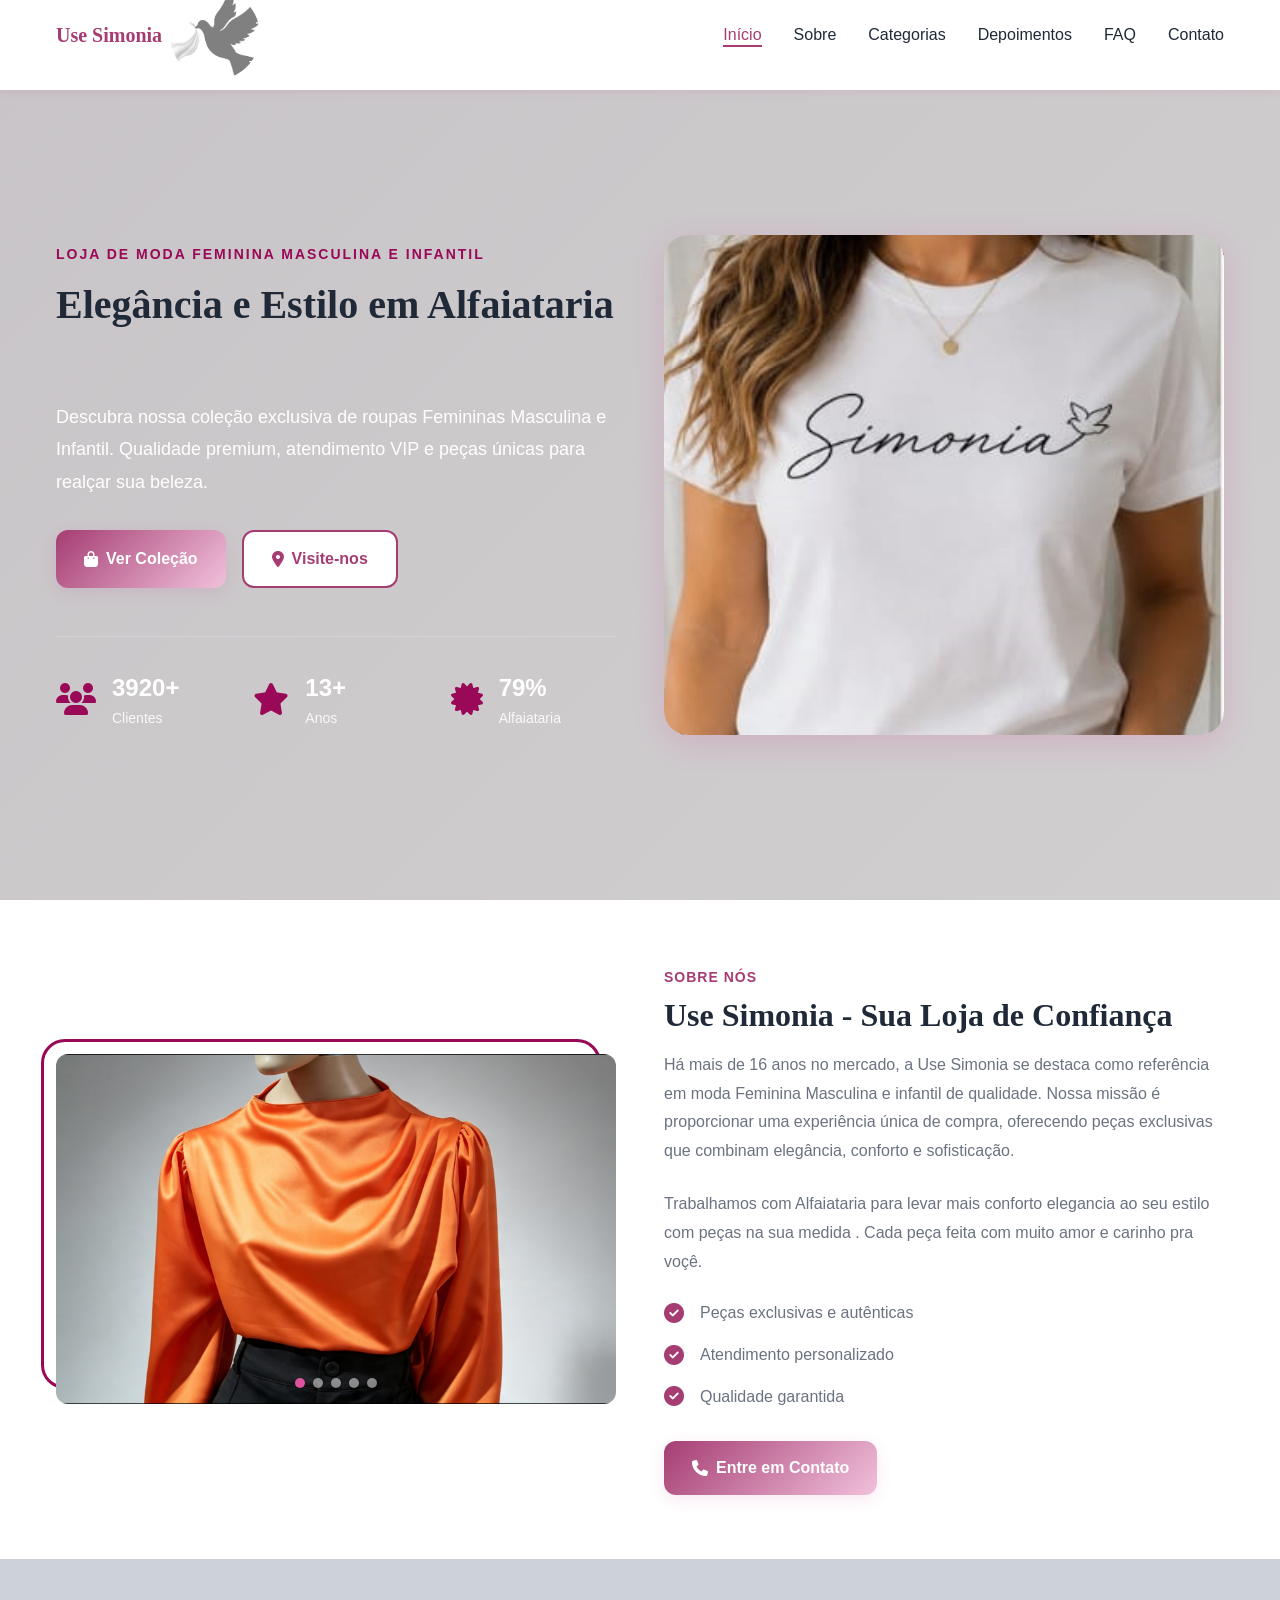
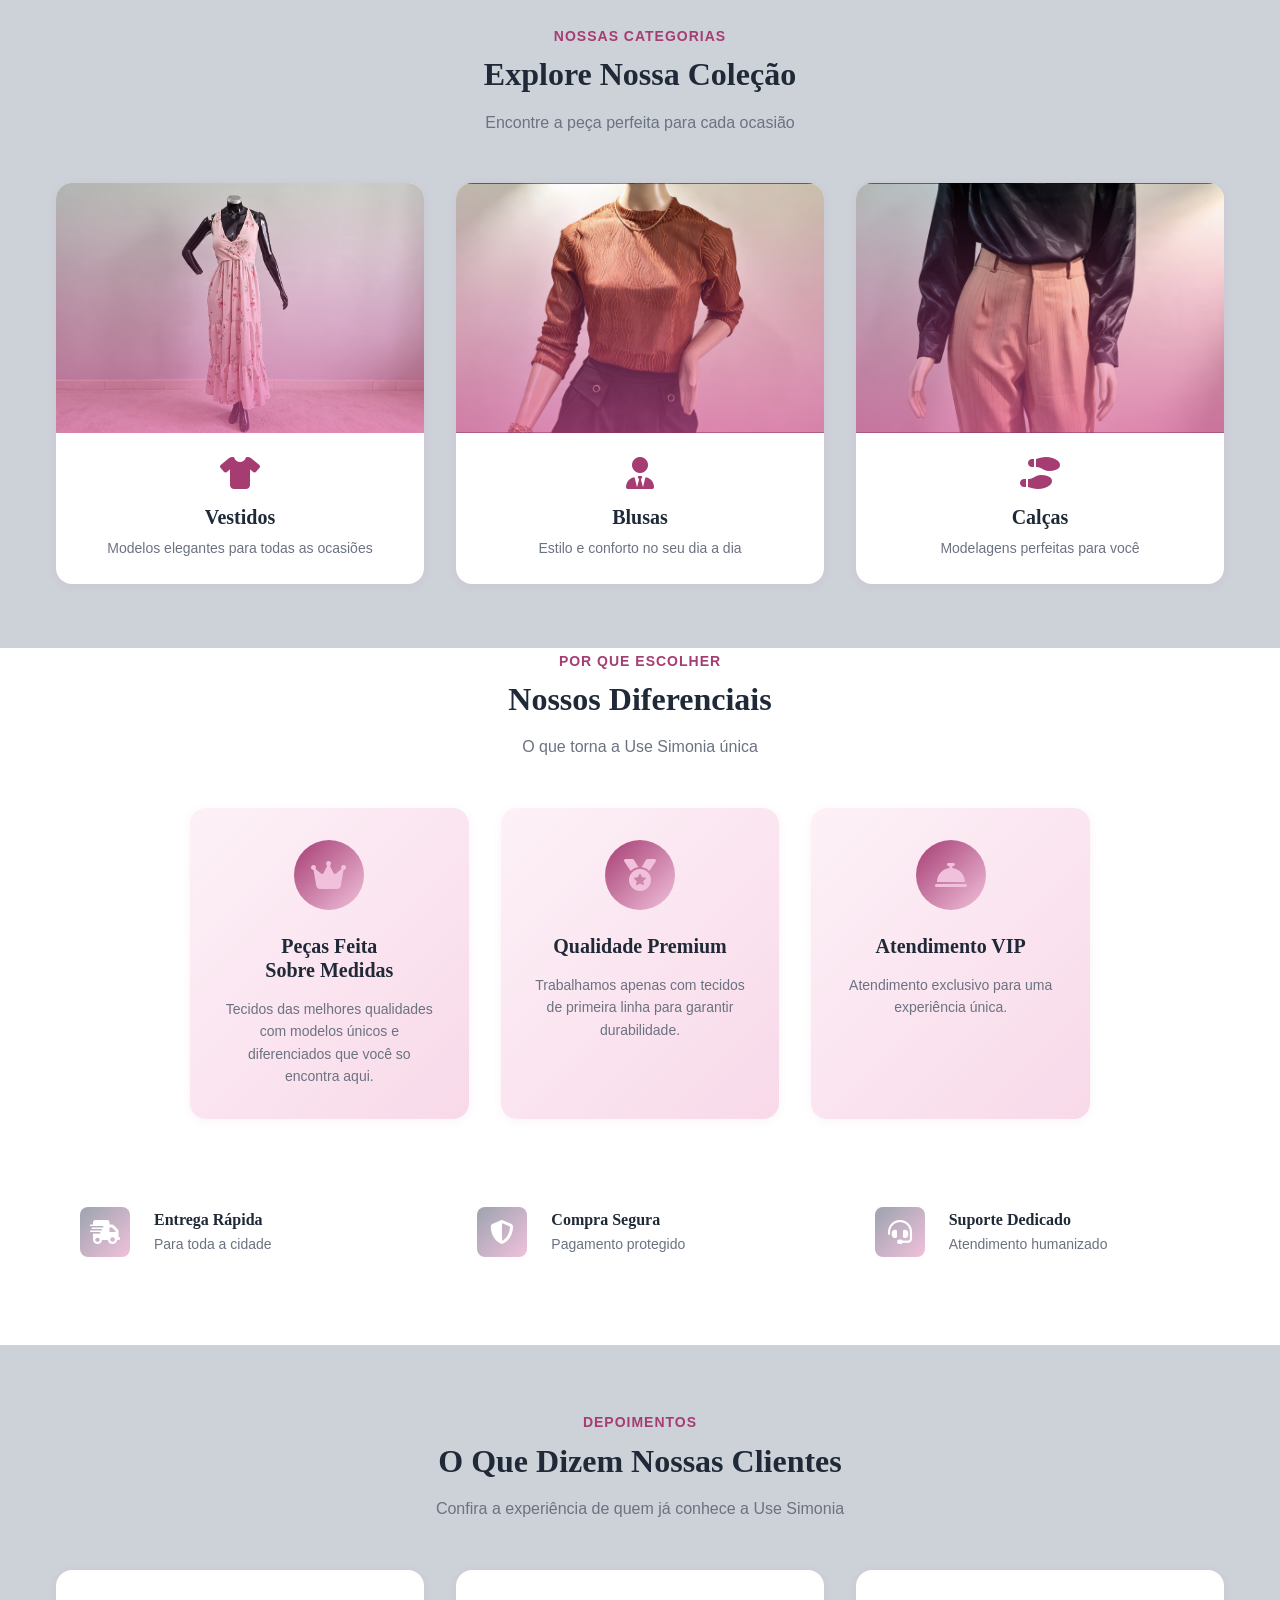
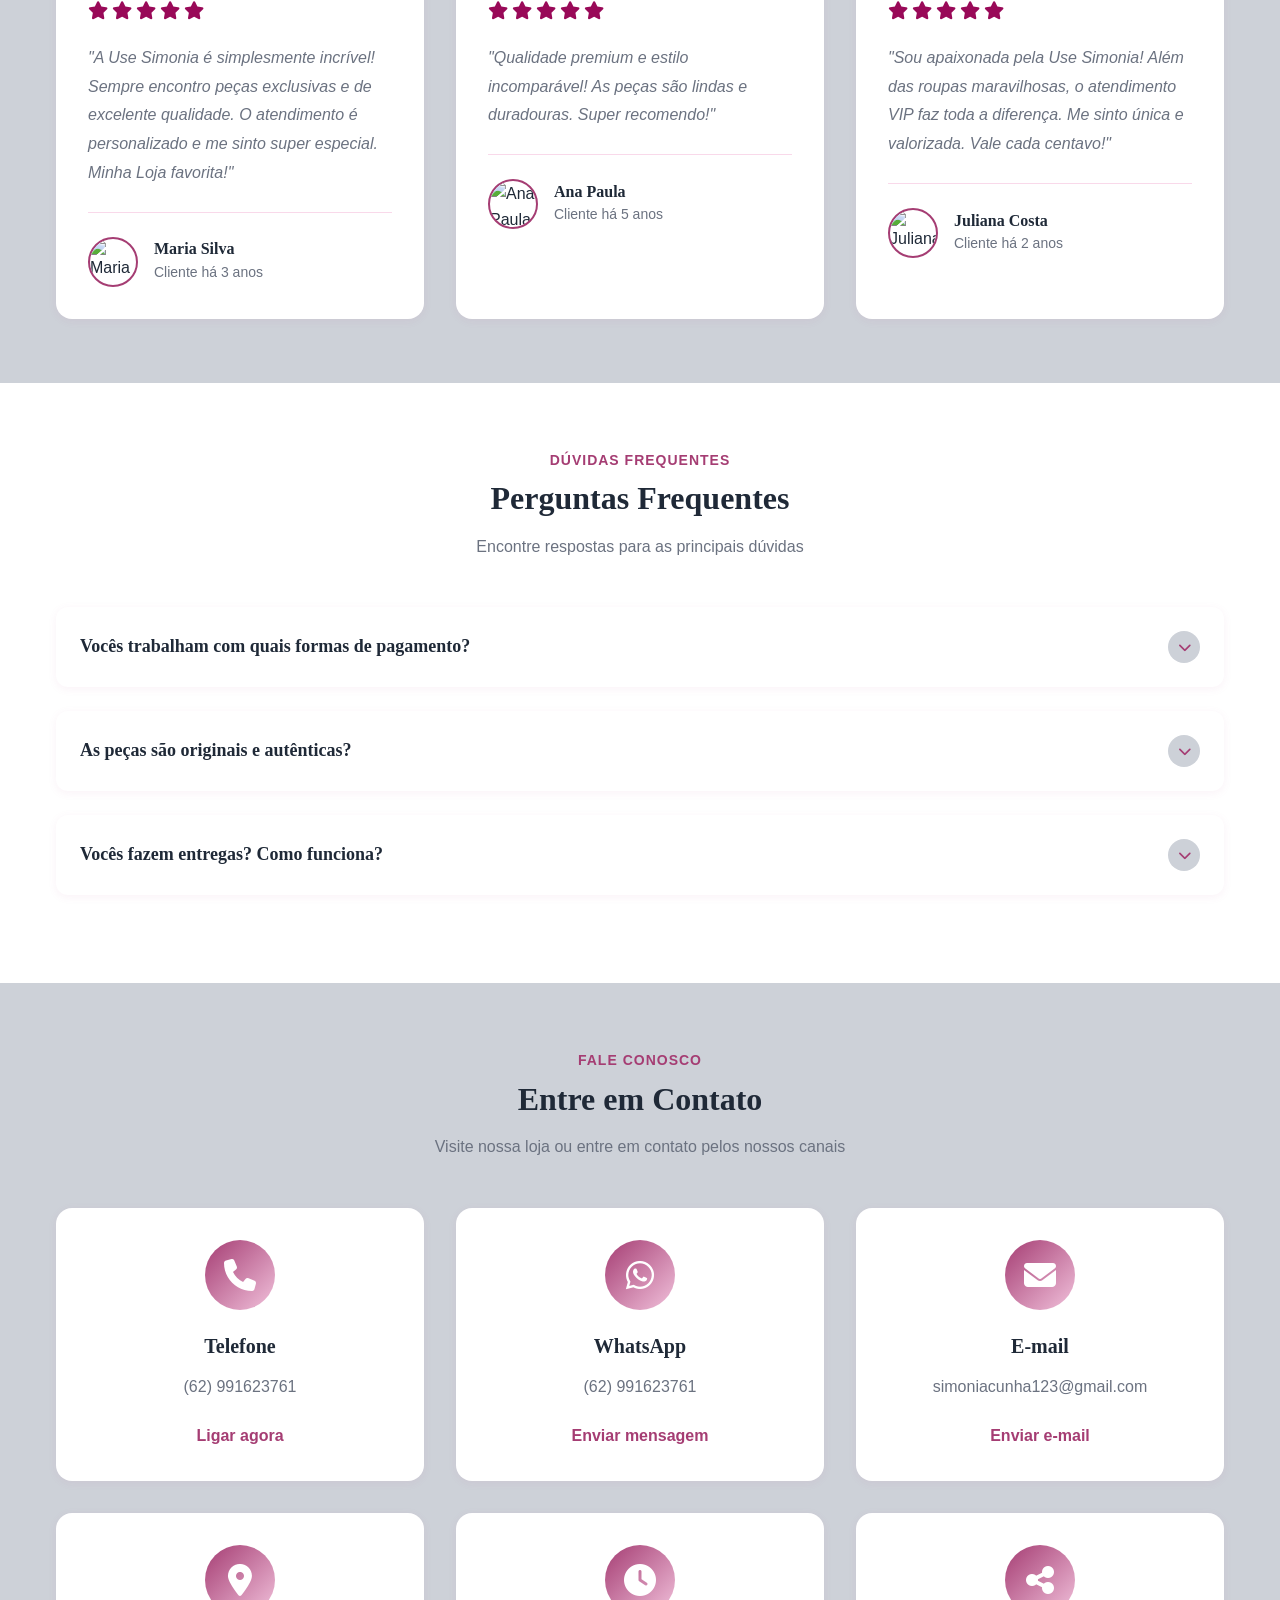
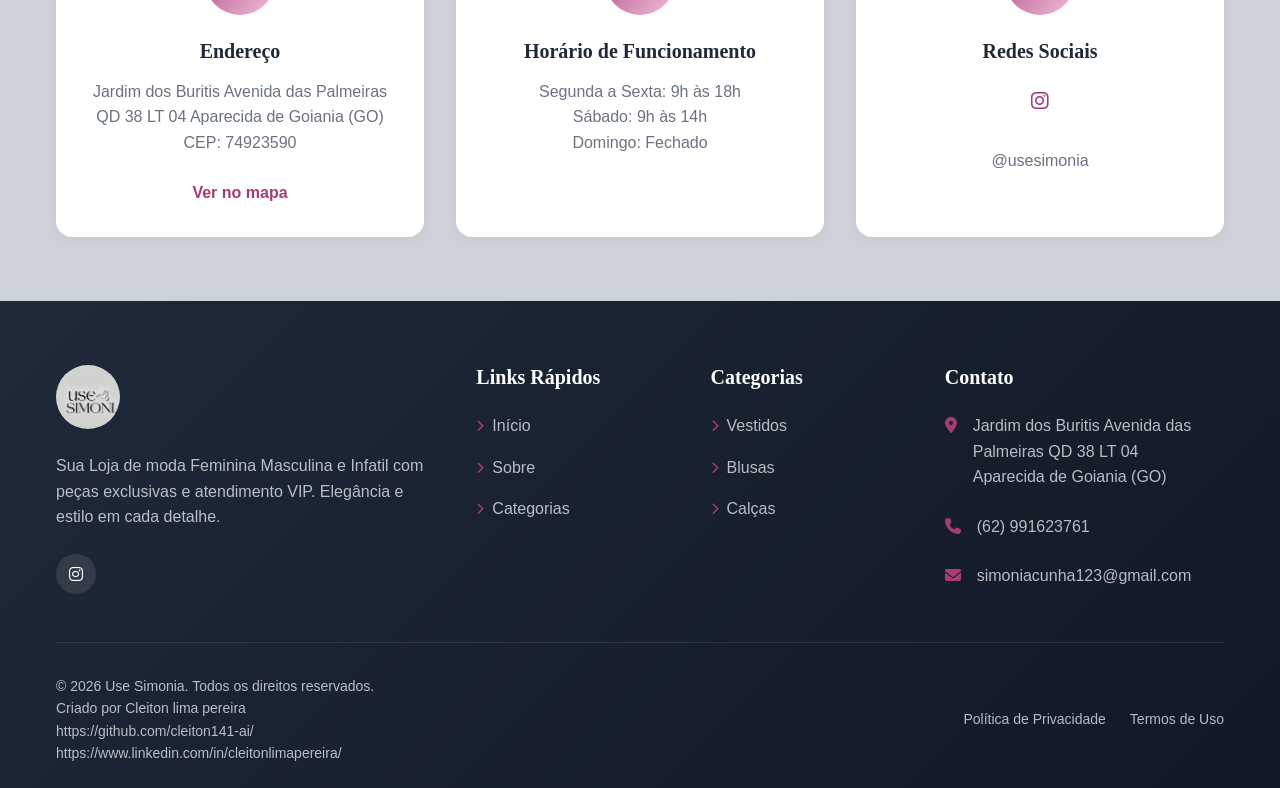
==== commit abbe0dff: "primeiro-comit" ====
--- a/index.html
+++ b/index.html
@@ -467,8 +467,7 @@
                             <i class="fas fa-star"></i>
                         </div>
                         <p class="depoimento__text">
-                            "Qualidade premium e estilo incomparável! As peças são lindas e duradouras. Super
-                            recomendo!"
+                            "Qualidade premium e estilo incomparável! As peças são lindas e duradouras.  Super recomendo!"
                         </p>
                         <div class="depoimento__author">
                             <img src="https://images.unsplash.com/photo-1438761681033-6461ffad8d80?w=100&q=80"
@@ -514,7 +513,7 @@
                 </div>
                 <div class="faq__container">
 
-
+                   
                 </div>
                 <div class="faq__item" data-aos="fade-up" data-aos-delay="200">
                     <div class="faq__question">
@@ -550,7 +549,7 @@
                     </div>
                     <div class="faq__answer">
                         <p>Sim! Realizamos entregas para toda a cidade com taxa diferenciada. O prazo varia de 1 a 3
-                            dias úteis dependendo da região. Entre
+                            dias úteis dependendo da região.  Entre
                             em contato para mais informações sobre entregas.</p>
                     </div>
                 </div>
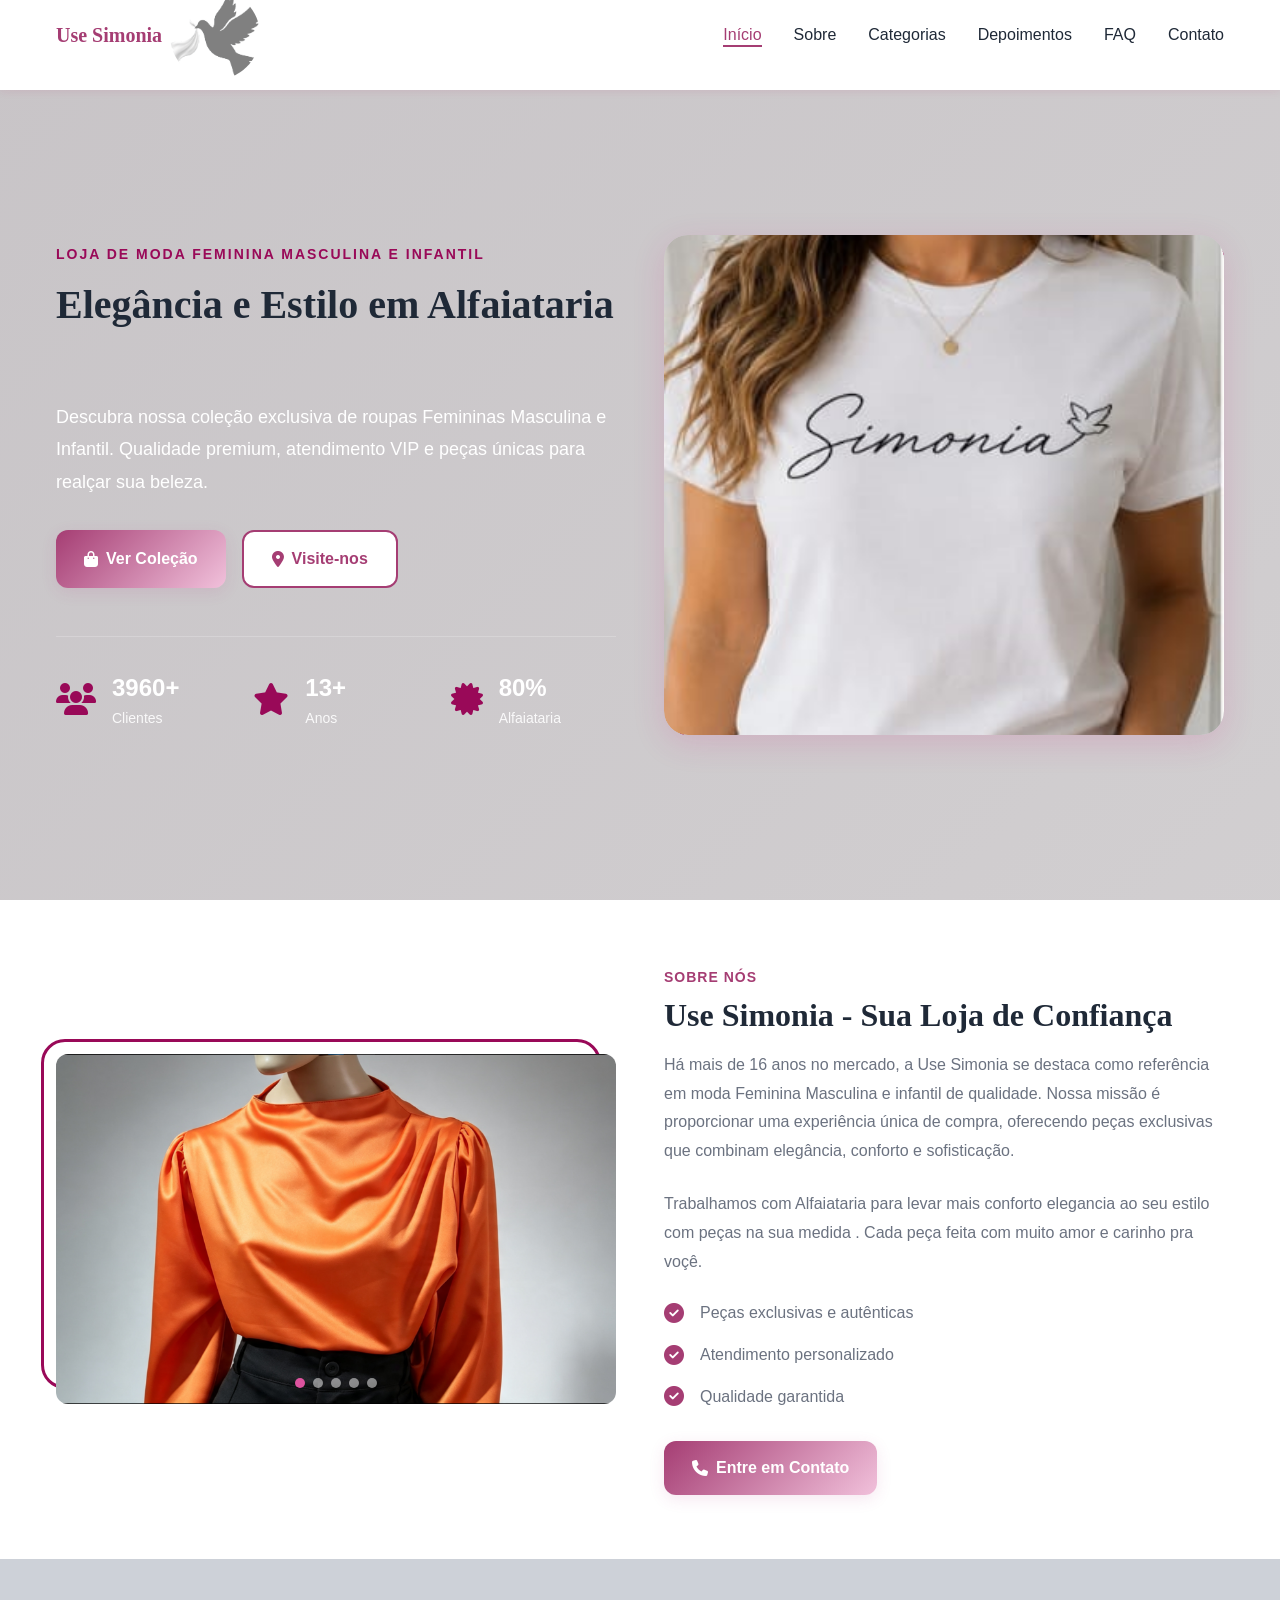
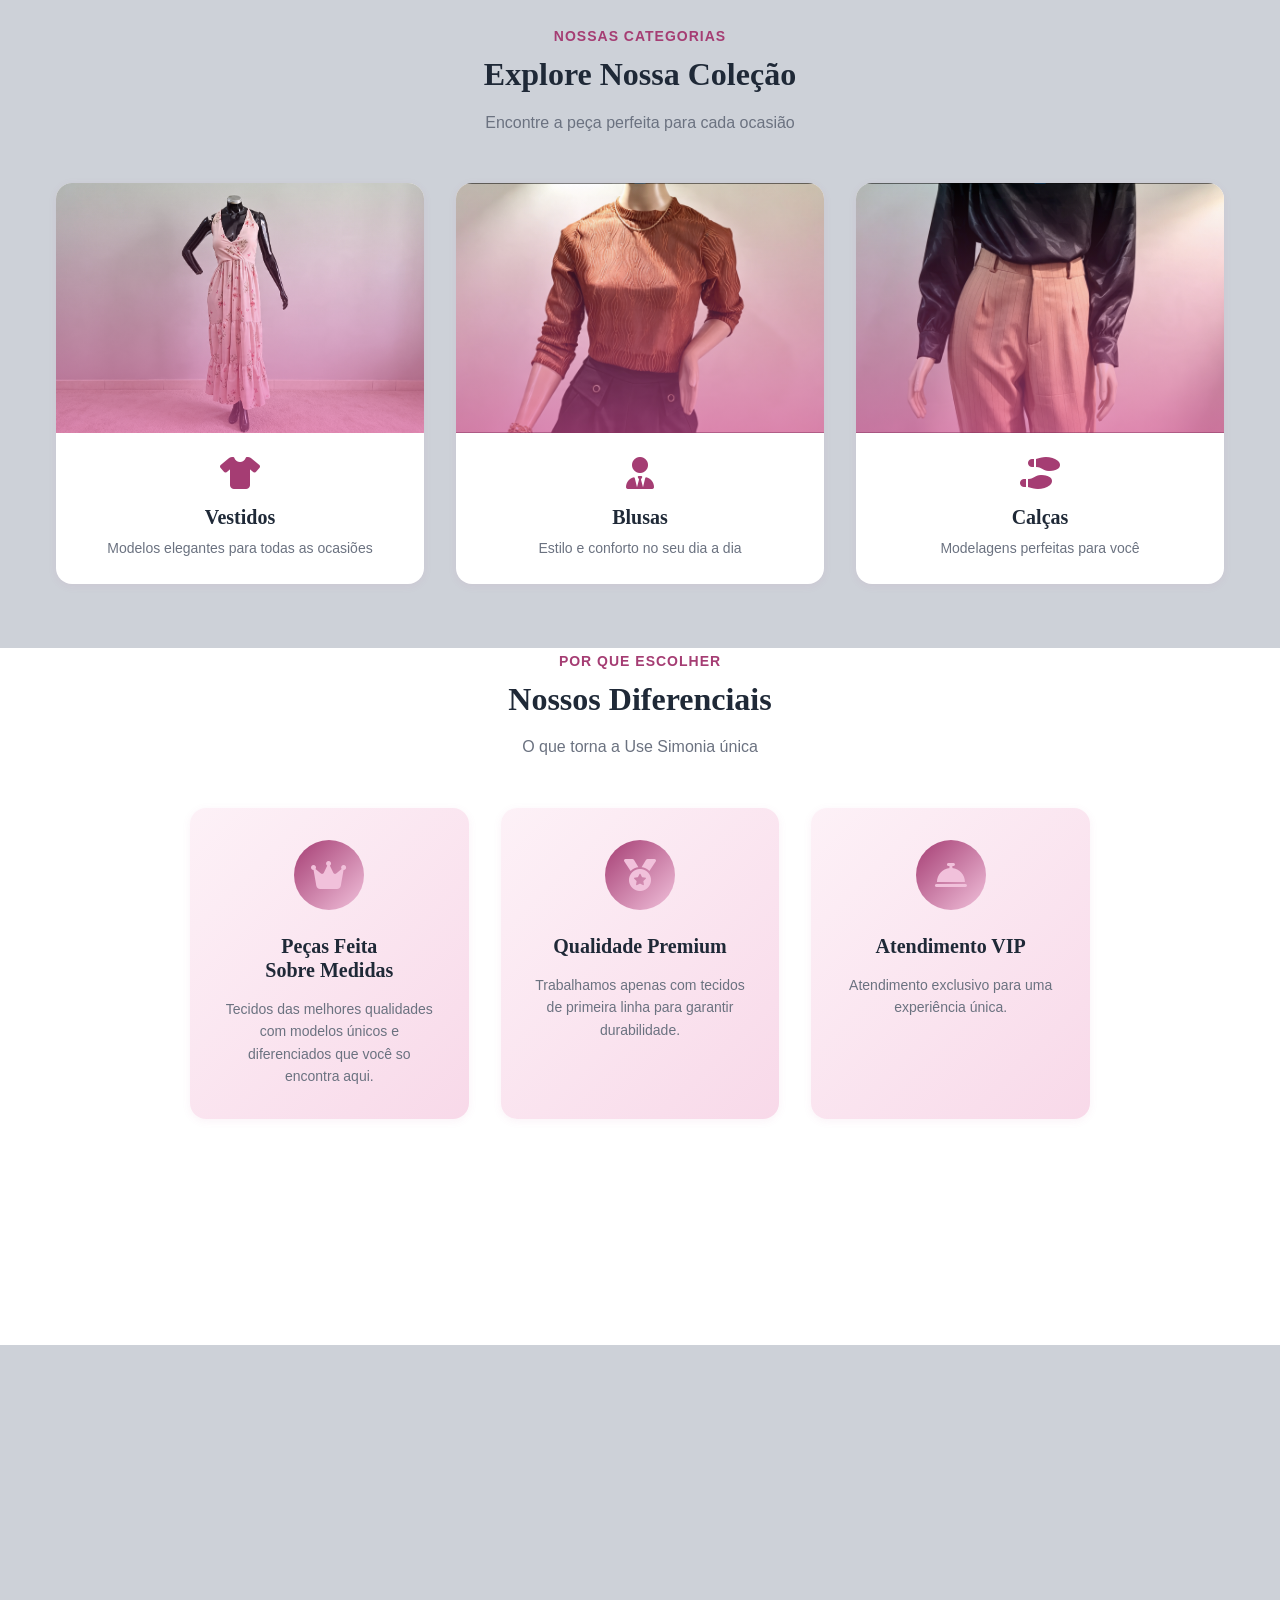
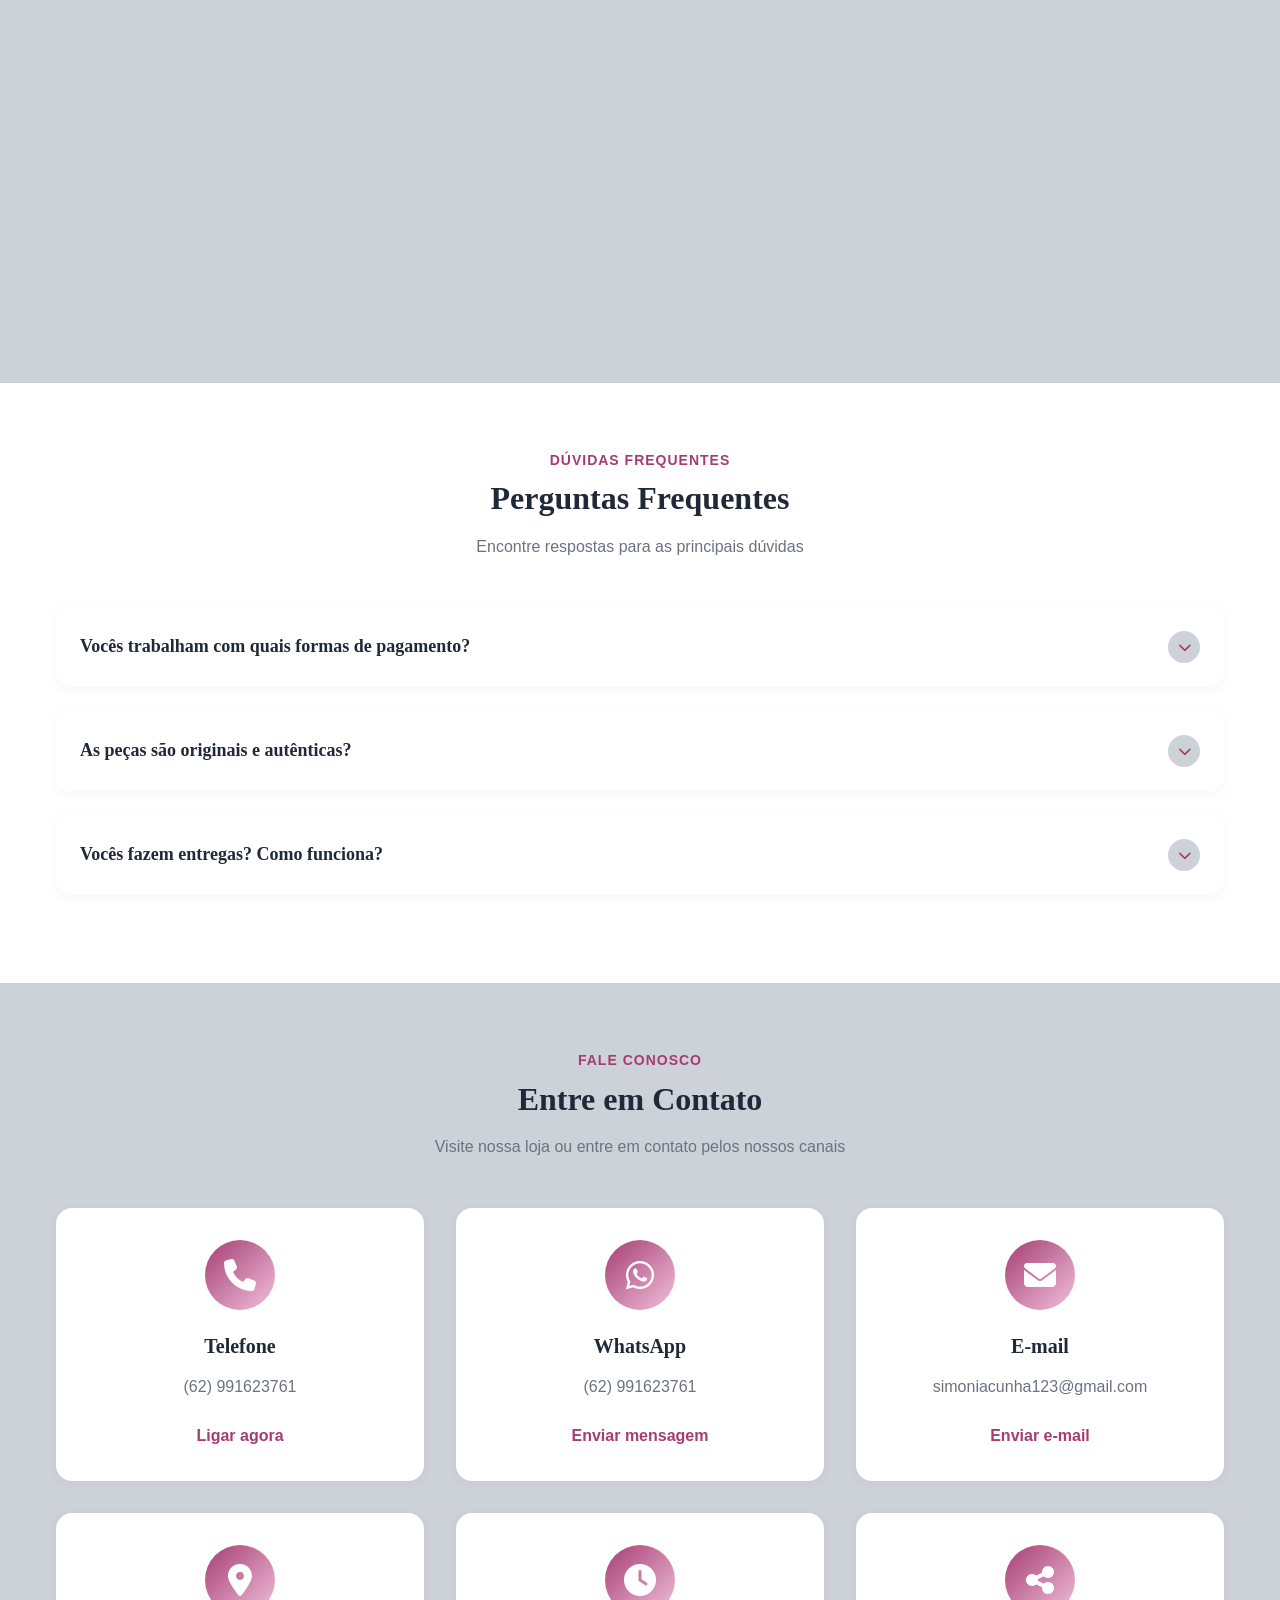
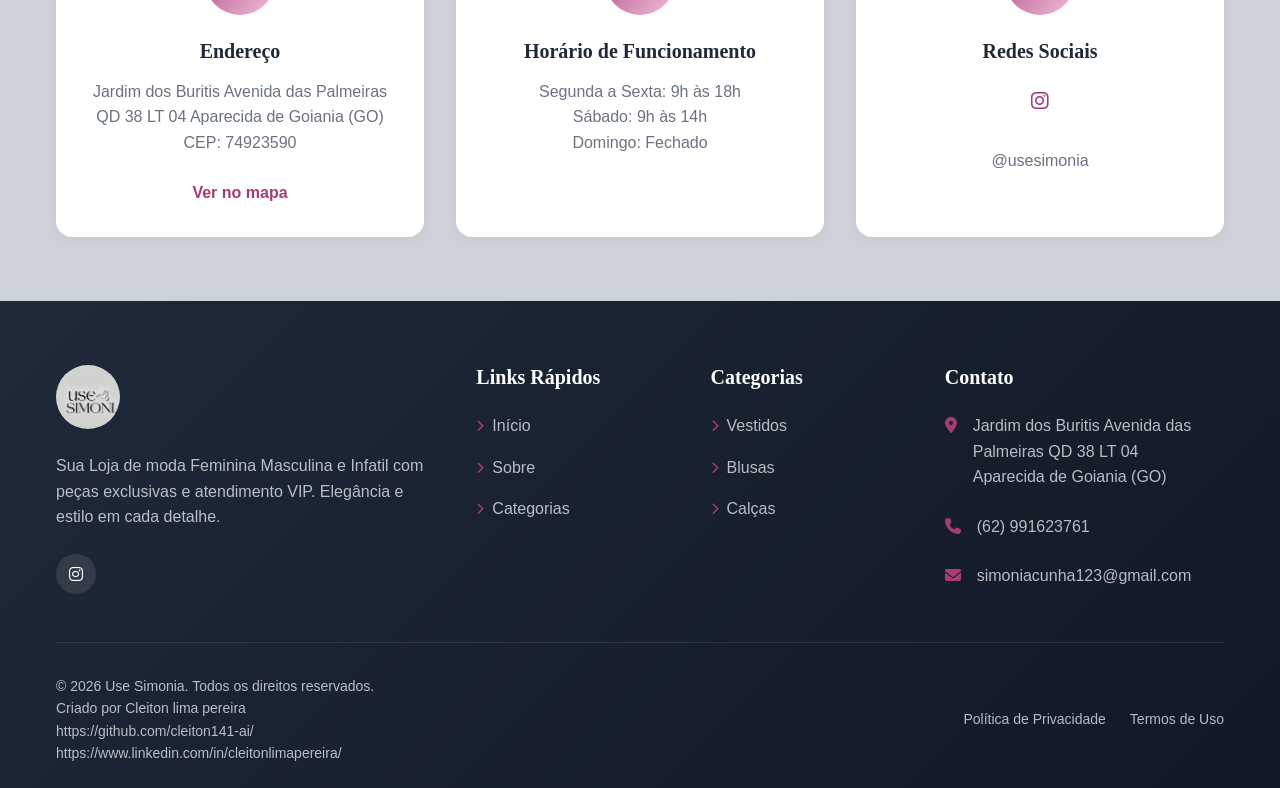
==== commit 17bdcb3f: "dominio-provisorio" ====
--- a/index.html
+++ b/index.html
@@ -23,8 +23,8 @@
     <meta property="og:title" content="Use Simonia - Loja de Roupas Femininas, Masculinas e Infantis">
     <meta property="og:description"
         content="Loja de roupas em Aparecida de Goiânia, atendendo Goiânia, Trindade e Goianira. Vestidos, blusas, calças e muito mais com atendimento VIP.">
-    <meta property="og:image" content="./assets/logo-use-simonia.png">
-    <meta property="og:url" content="https://www.seudominio.com.br">
+    <meta property="og:image" content="https://cleiton141-ai.github.io/Use-Simonia/assets/logo-use-simonia.png">
+    <meta property="og:url" content="https://cleiton141-ai.github.io/Use-Simonia/">
     <meta property="og:locale" content="pt_BR">
 
     <!-- Twitter Card -->
@@ -32,10 +32,10 @@
     <meta name="twitter:title" content="Use Simonia - Loja de Roupas Femininas, Masculinas e Infantis">
     <meta name="twitter:description"
         content="Loja de roupas em Aparecida de Goiânia, atendendo Goiânia, Trindade e Goianira.">
-    <meta name="twitter:image" content="./assets/logo-use-simonia.png">
+    <meta name="twitter:image" content="https://cleiton141-ai.github.io/Use-Simonia/assets/logo-use-simonia.png">
 
     <!-- Link canônico (troque pelo seu domínio quando tiver um) -->
-    <link rel="canonical" href="https://www.seudominio.com.br/">
+    <link rel="canonical" href="https://cleiton141-ai.github.io/Use-Simonia/">
 
     <title>Use Simonia</title>
     <link rel="stylesheet" href="style.css">
@@ -48,8 +48,8 @@
         "@context": "https://schema.org",
         "@type": "ClothingStore",
         "name": "Use Simonia",
-        "image": "https://www.seudominio.com.br/assets/logo-use-simonia.png",
-        "url": "https://www.seudominio.com.br",
+        "image": "https://cleiton141-ai.github.io/Use-Simonia/assets/logo-use-simonia.png",
+        "url": "https://cleiton141-ai.github.io/Use-Simonia/",
         "telephone": "+55-62-99162-3761",
         "email": "simoniacunha123@gmail.com",
         "address": {
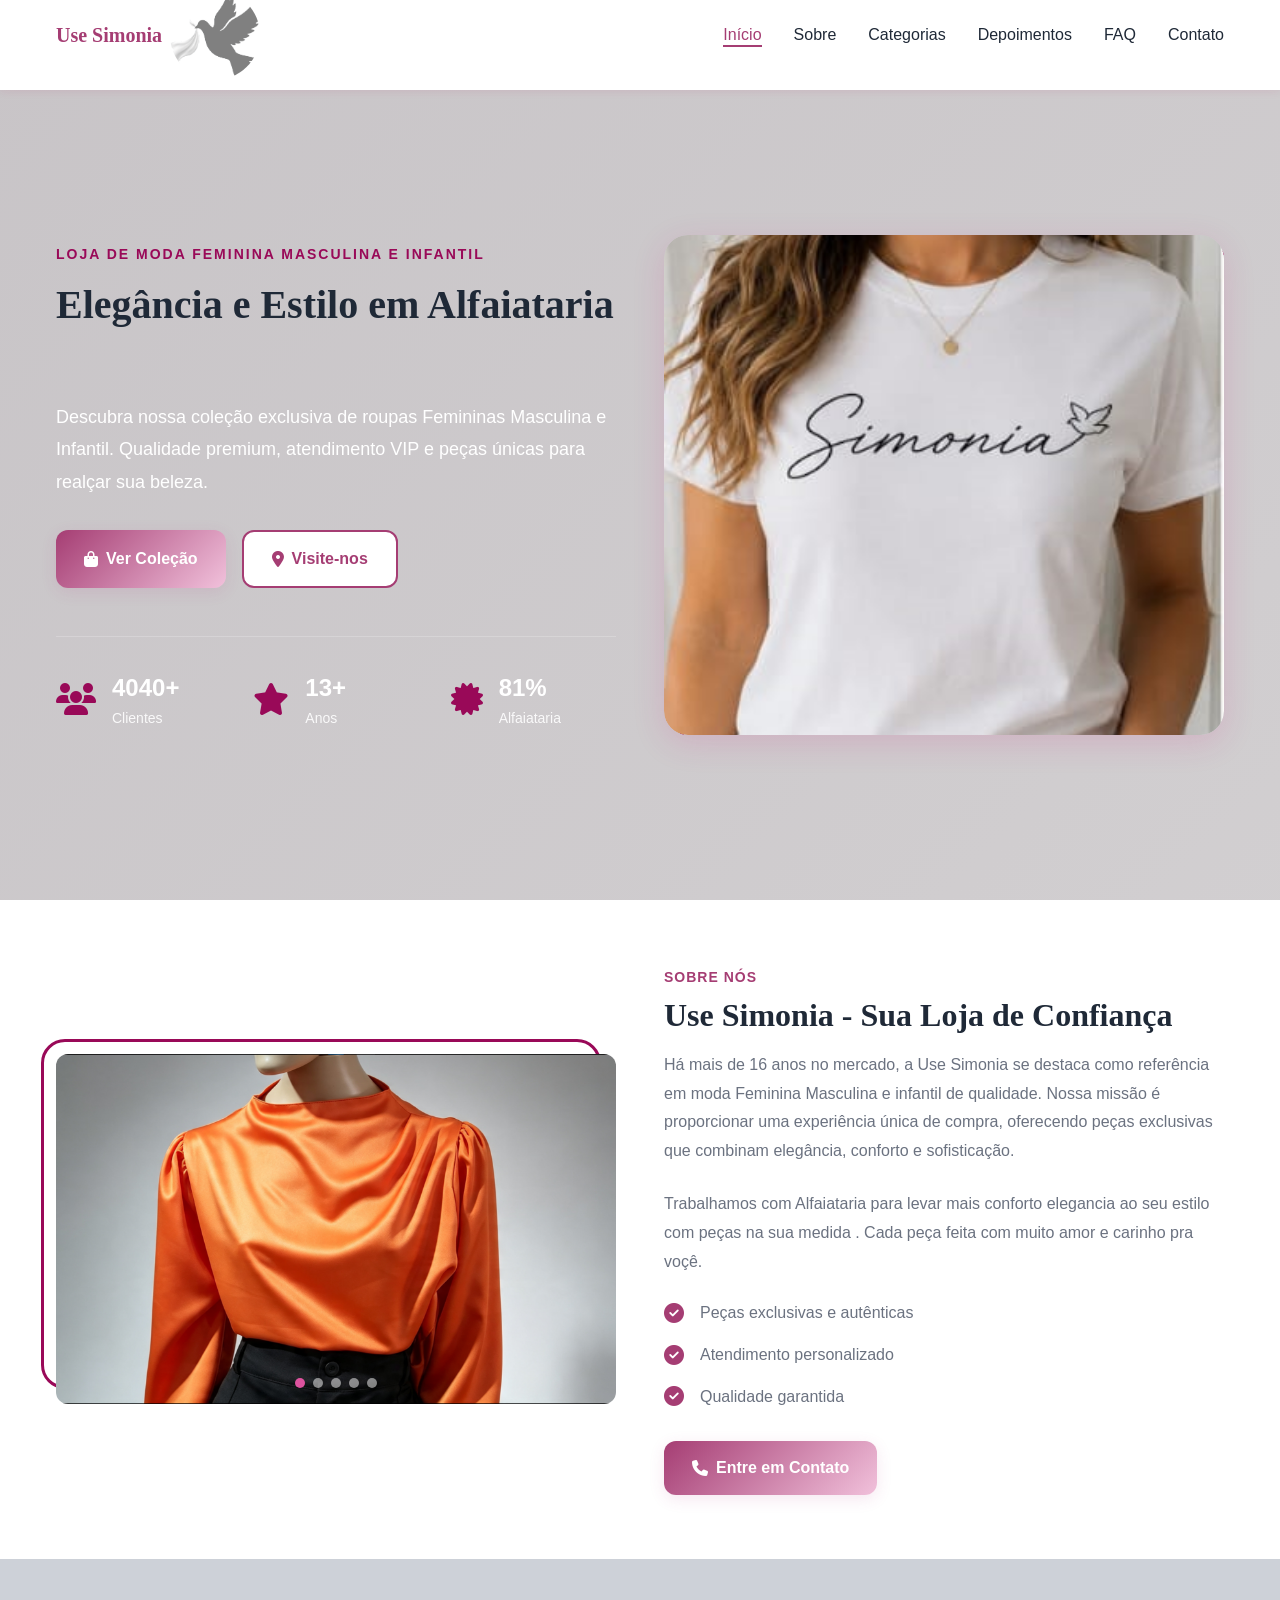
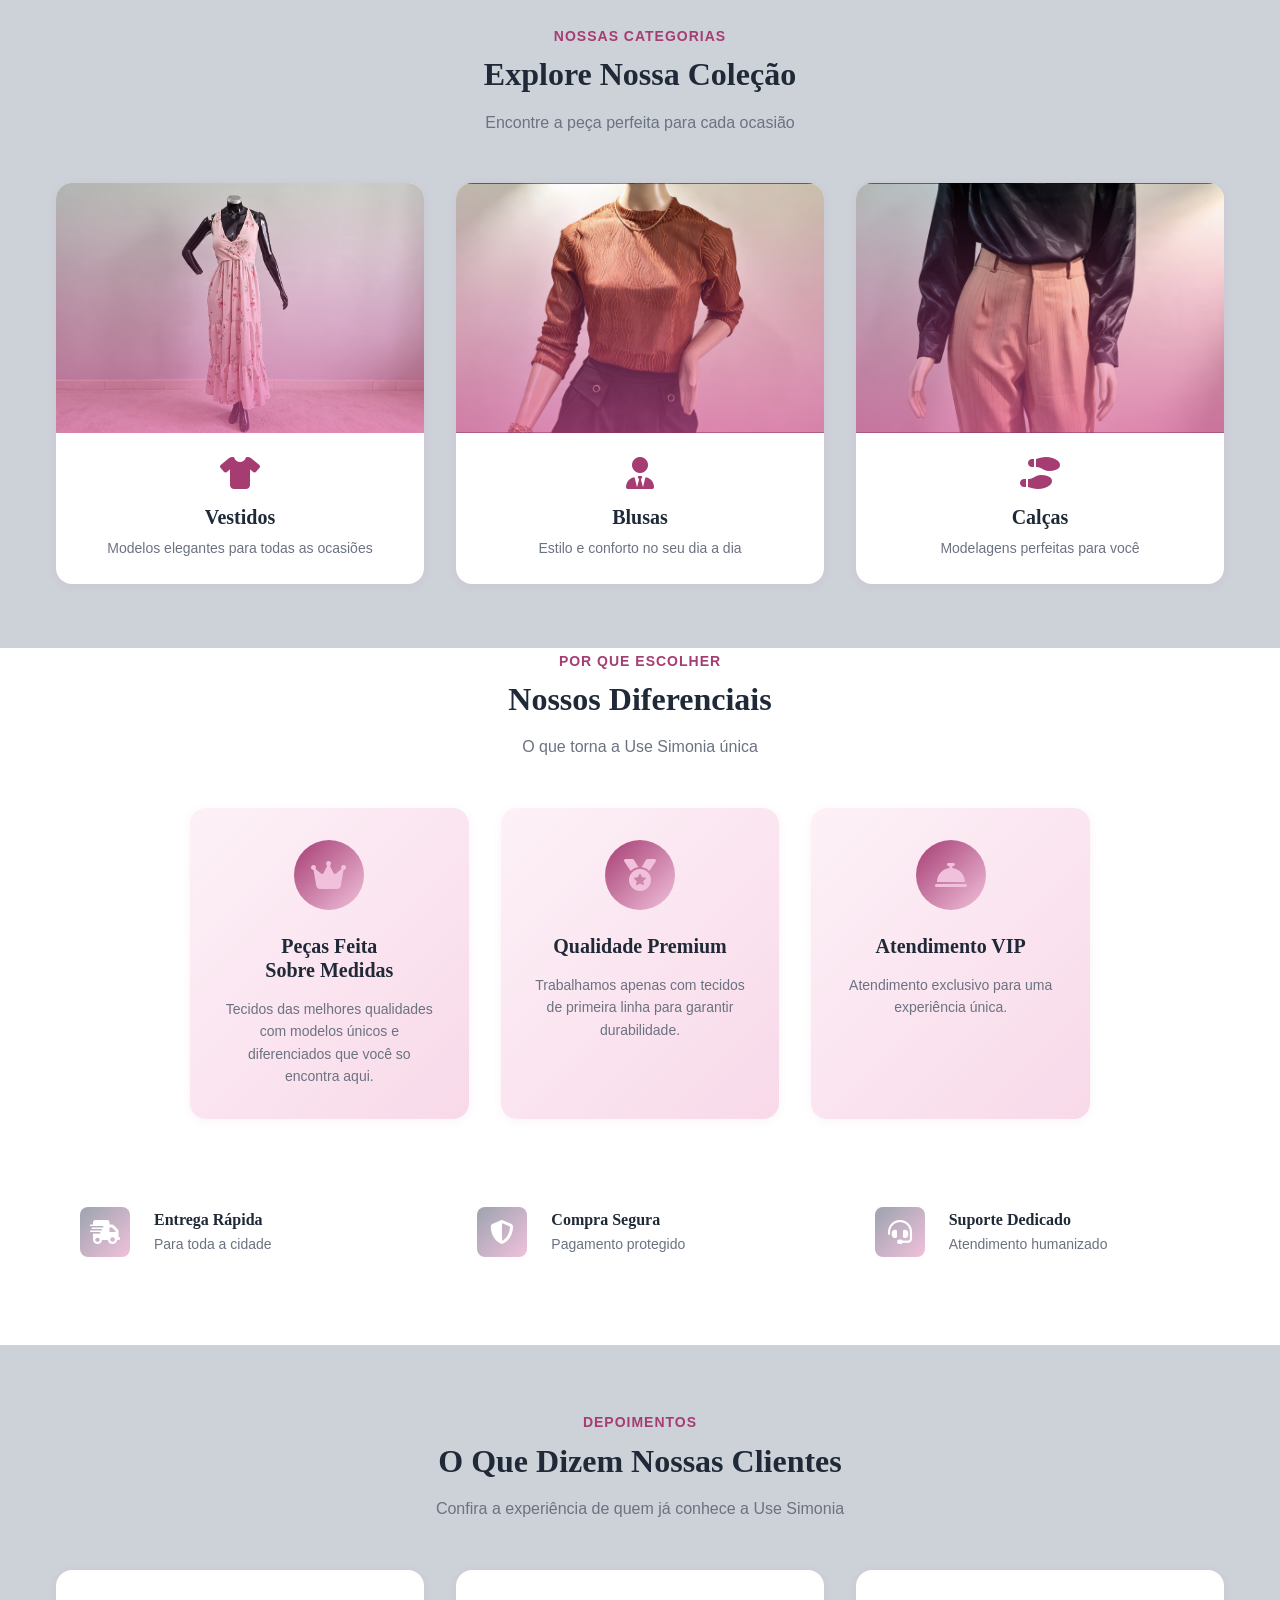
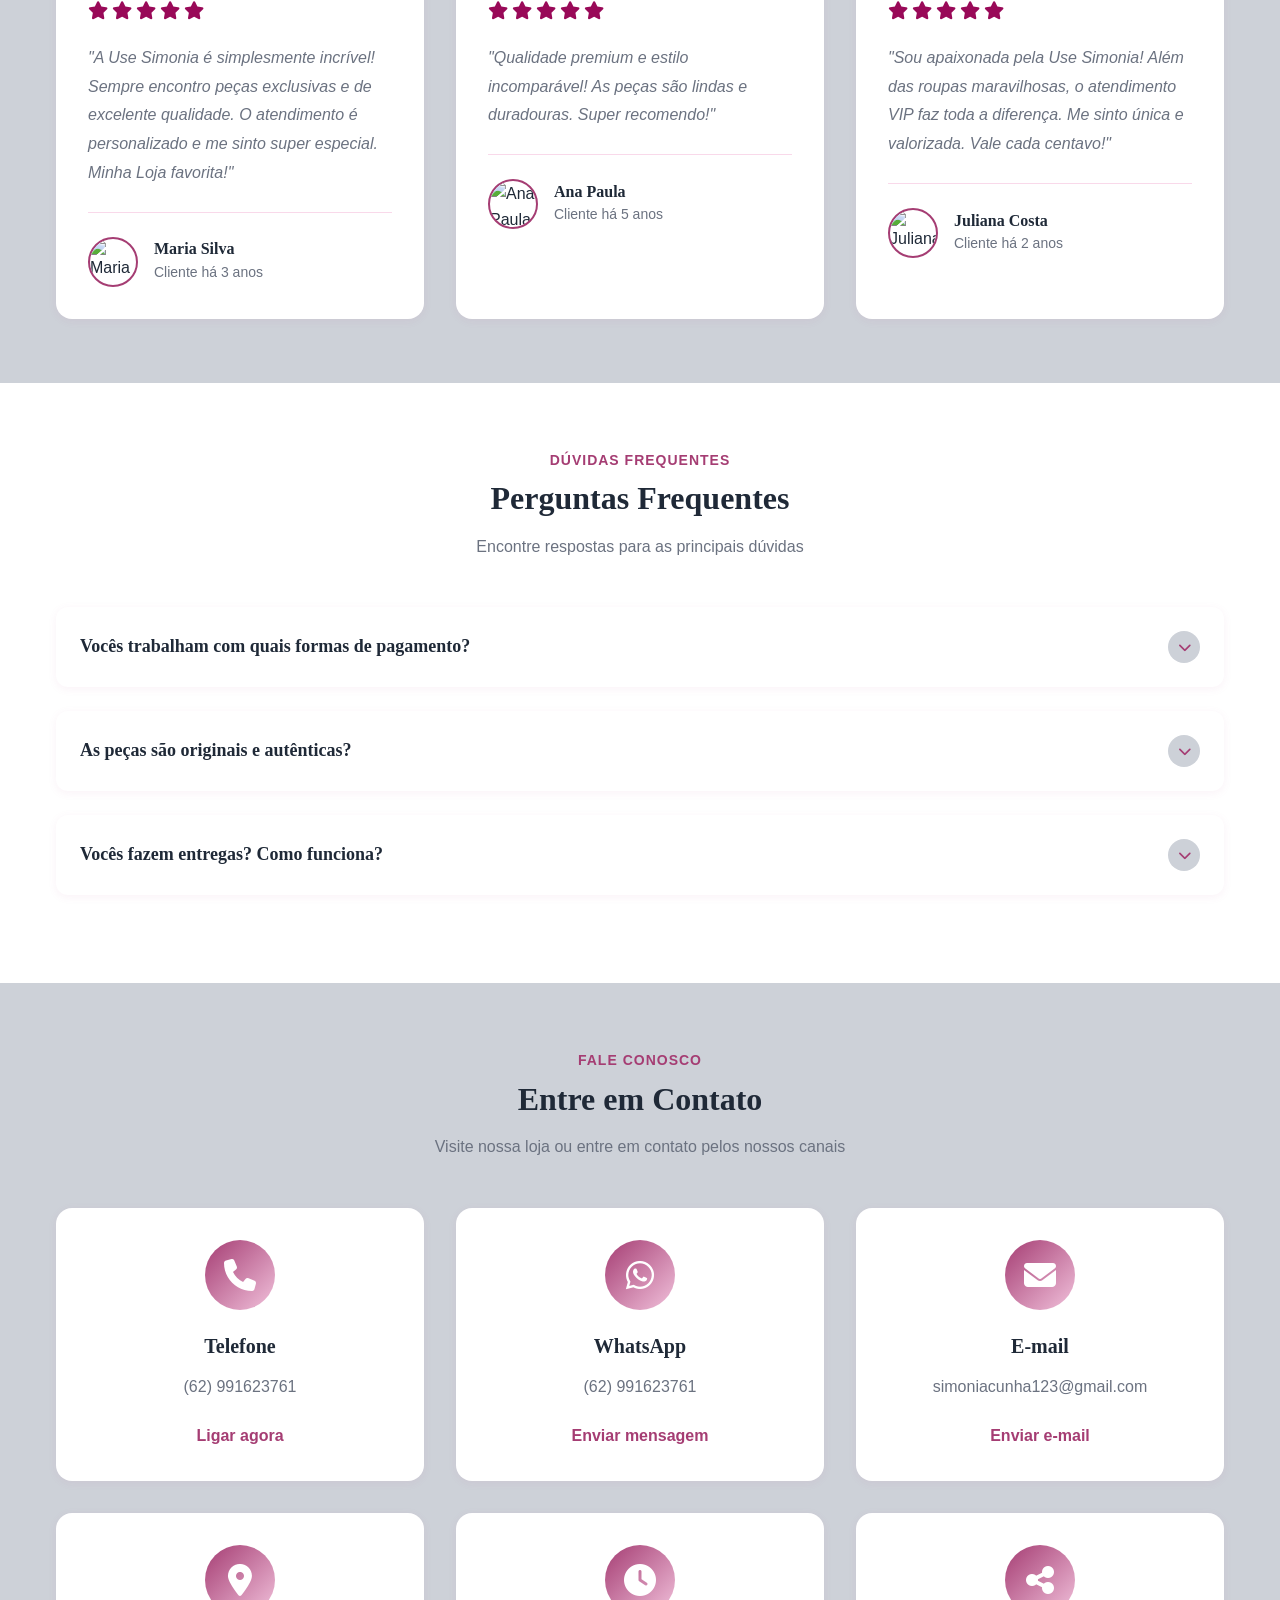
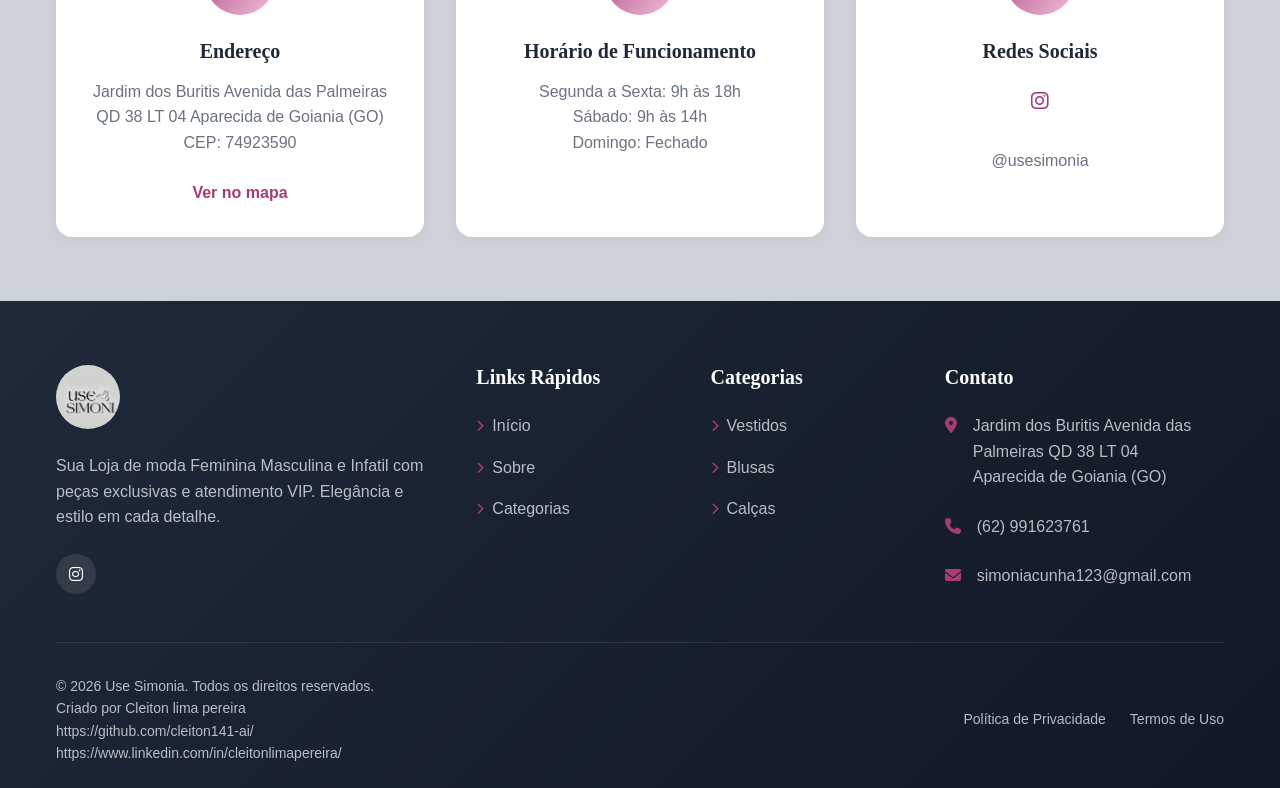
==== commit fa54189a: "concertando-links-de-contato" ====
--- a/index.html
+++ b/index.html
@@ -574,7 +574,7 @@
                         </div>
                         <h3 class="contato__info-title">Telefone</h3>
                         <p class="contato__info-text">(62) 991623761</p>
-                        <a href="tel:+551134567890" class="contato__info-link">Ligar agora</a>
+                        <a href="tel:+5562991623761" class="contato__info-link">Ligar agora</a>
                     </div>
                     <div class="contato__info-card" data-aos="fade-up" data-aos-delay="200">
                         <div class="contato__info-icon">
@@ -591,7 +591,7 @@
                         </div>
                         <h3 class="contato__info-title">E-mail</h3>
                         <p class="contato__info-text">simoniacunha123@gmail.com</p>
-                        <a href="mailto:contato@usesimonia.com.br" class="contato__info-link">Enviar e-mail</a>
+                        <a href="mailto:simoniacunha123@gmail.com" class="contato__info-link">Enviar e-mail</a>
                     </div>
                     <div class="contato__info-card" data-aos="fade-up" data-aos-delay="100">
                         <div class="contato__info-icon">
@@ -645,7 +645,7 @@
                         e estilo em cada detalhe.
                     </p>
                     <div class="footer__social">
-                        <a href="https://instagram.com" target="_blank" class="footer__social-link">
+                        <a href="https://www.instagram.com/use_simonia_/" target="_blank" class="footer__social-link">
                             <i class="fab fa-instagram"></i>
                         </a>
 
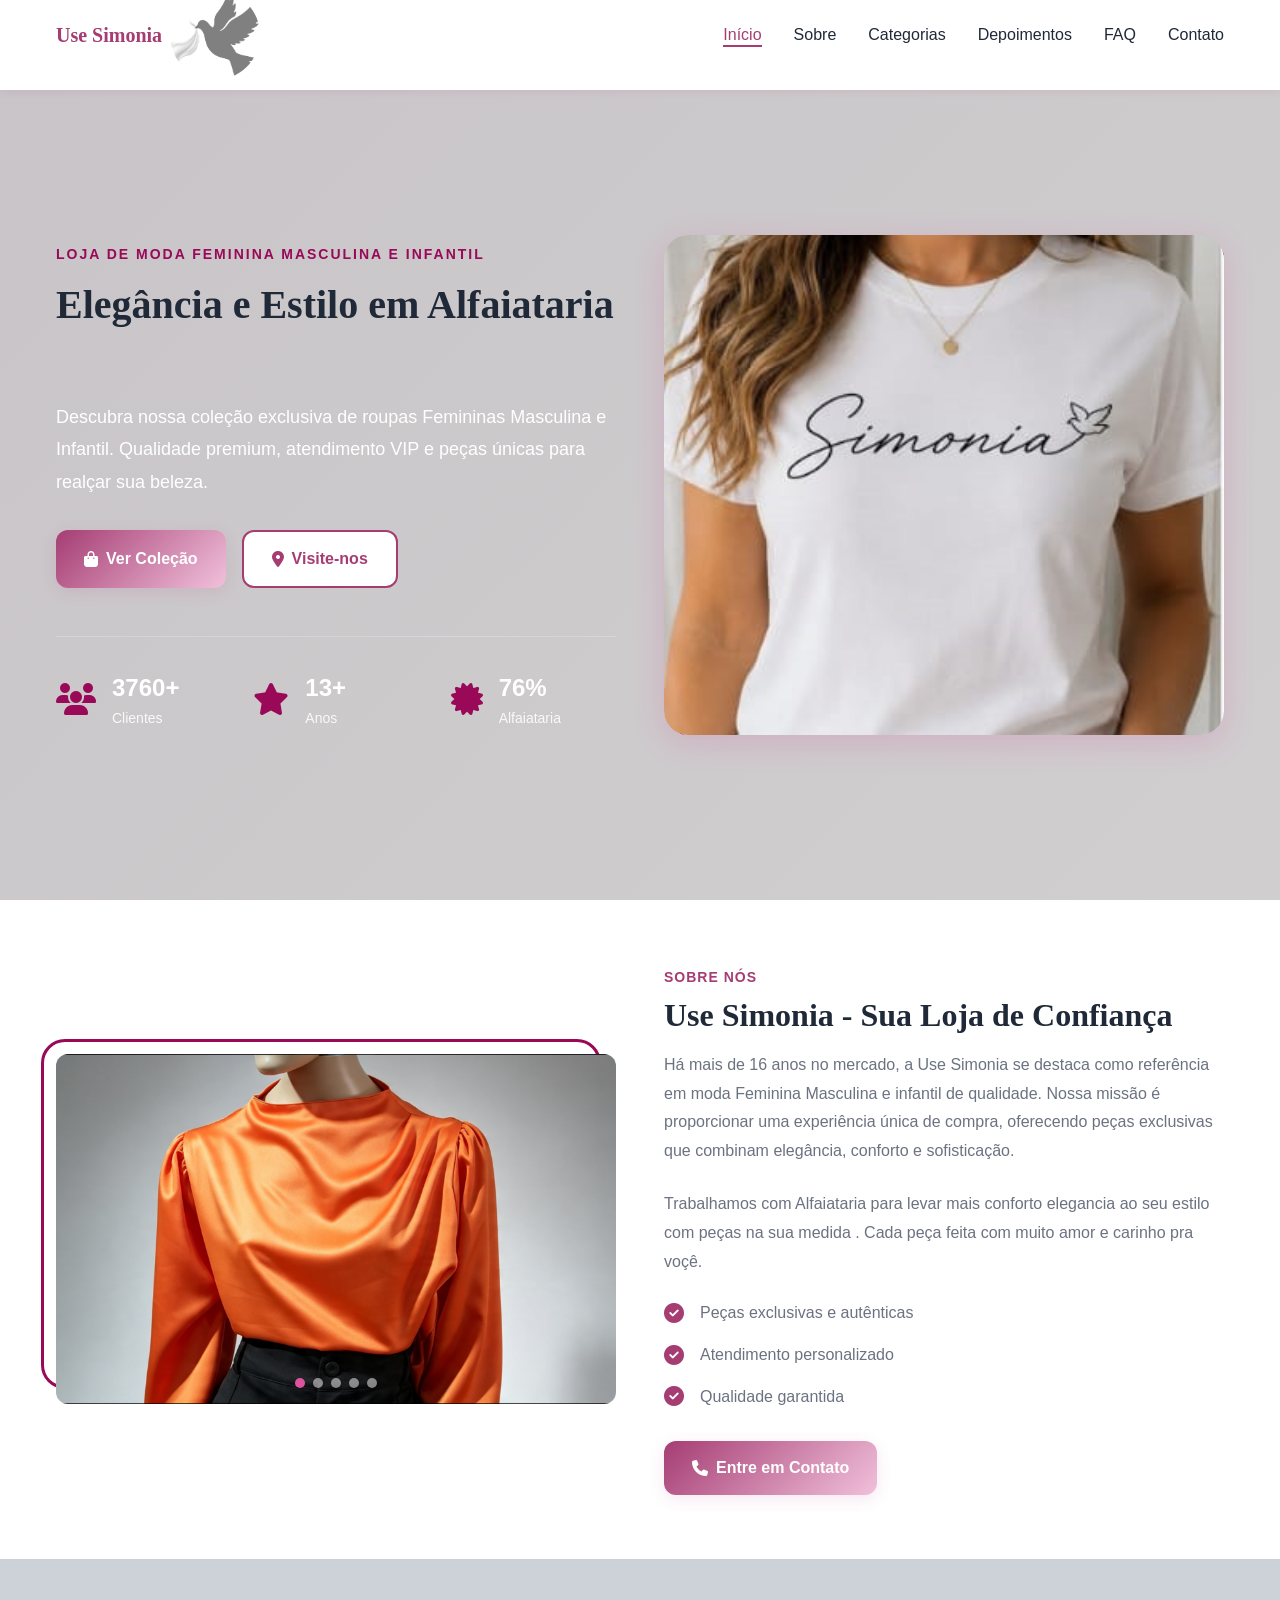
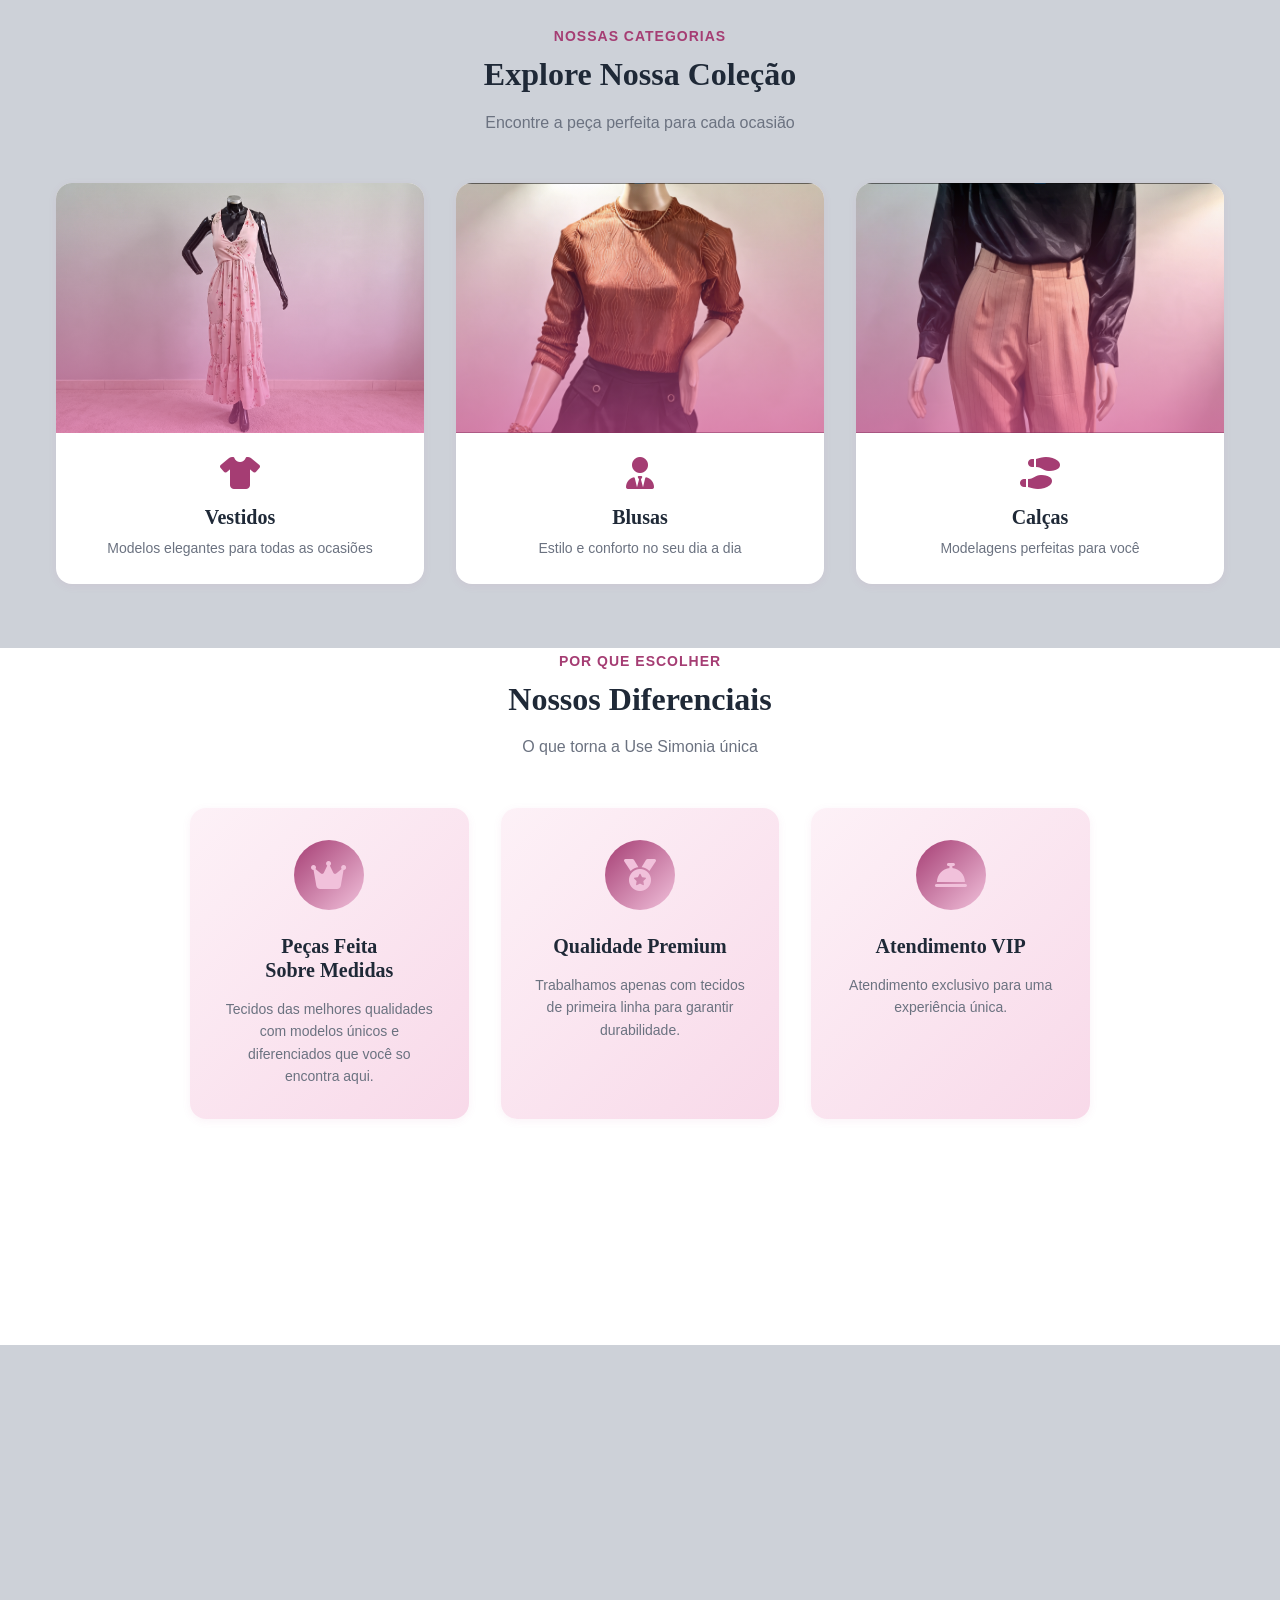
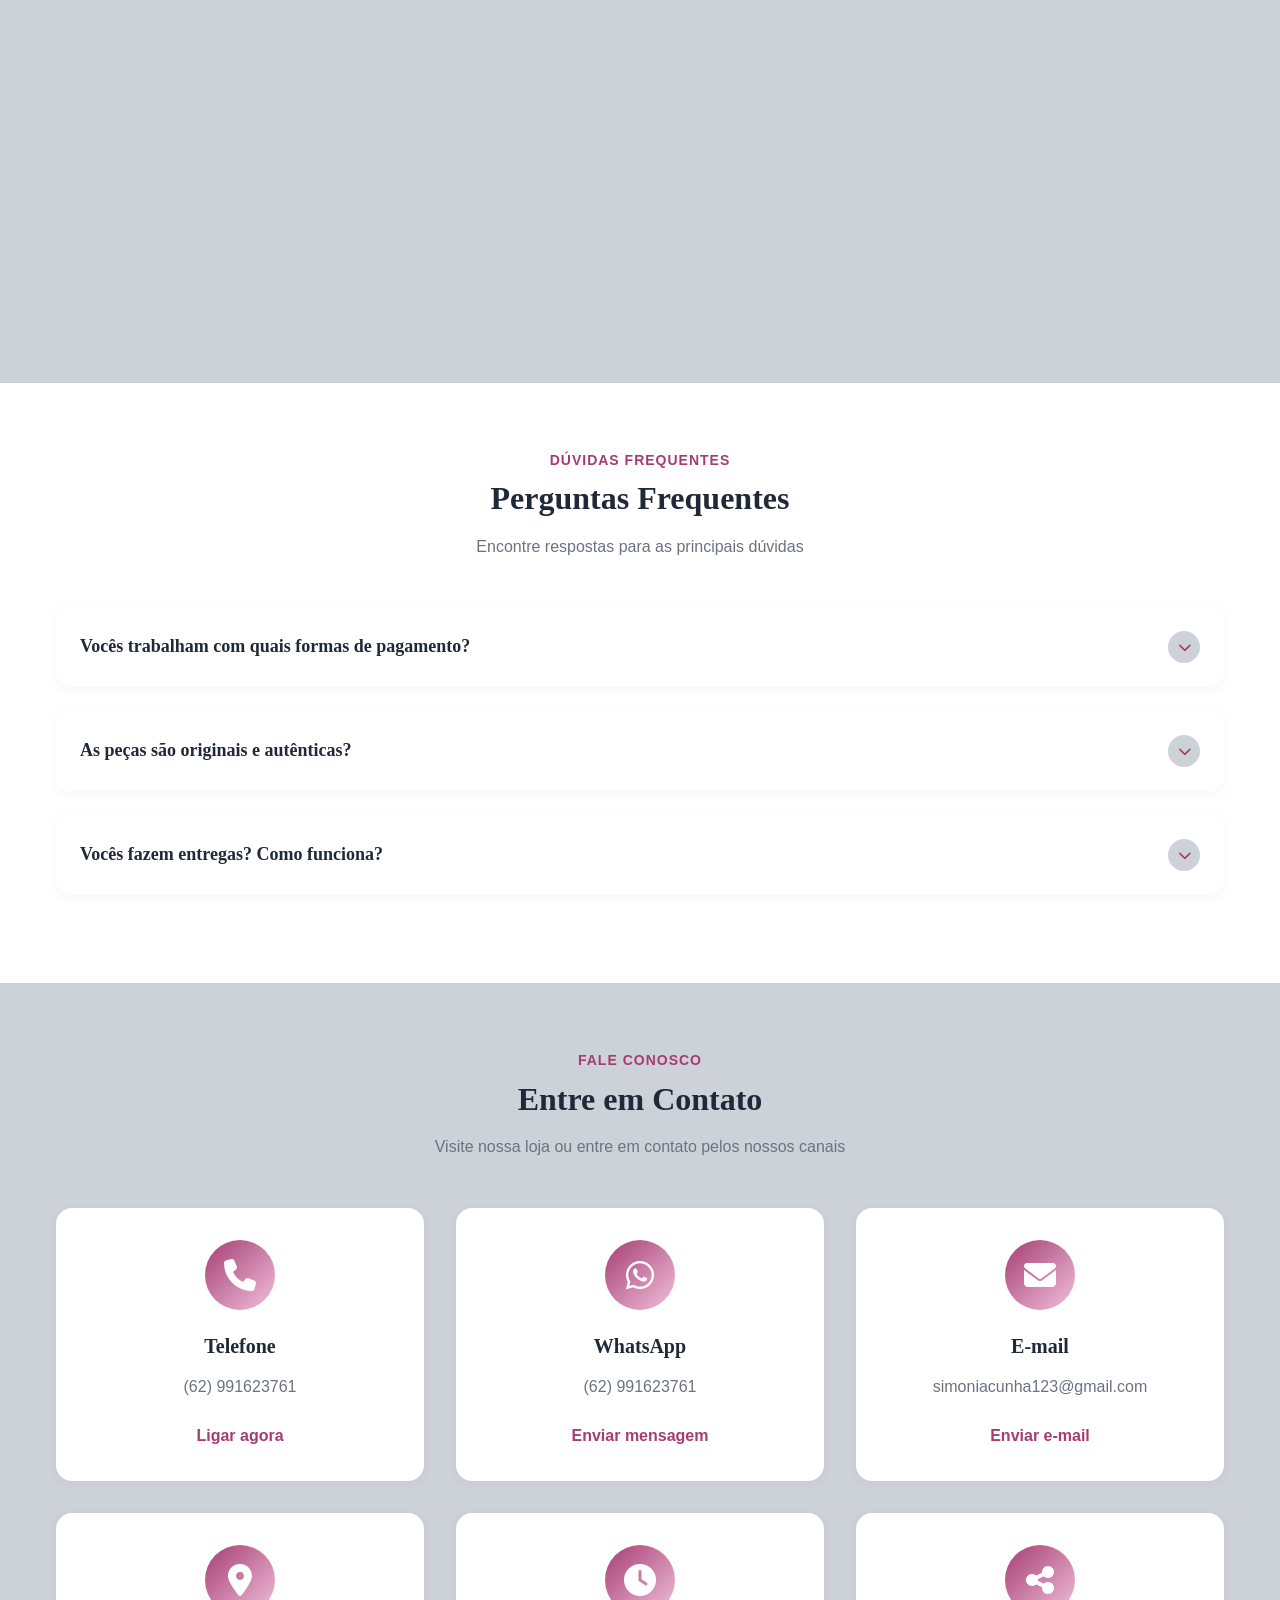
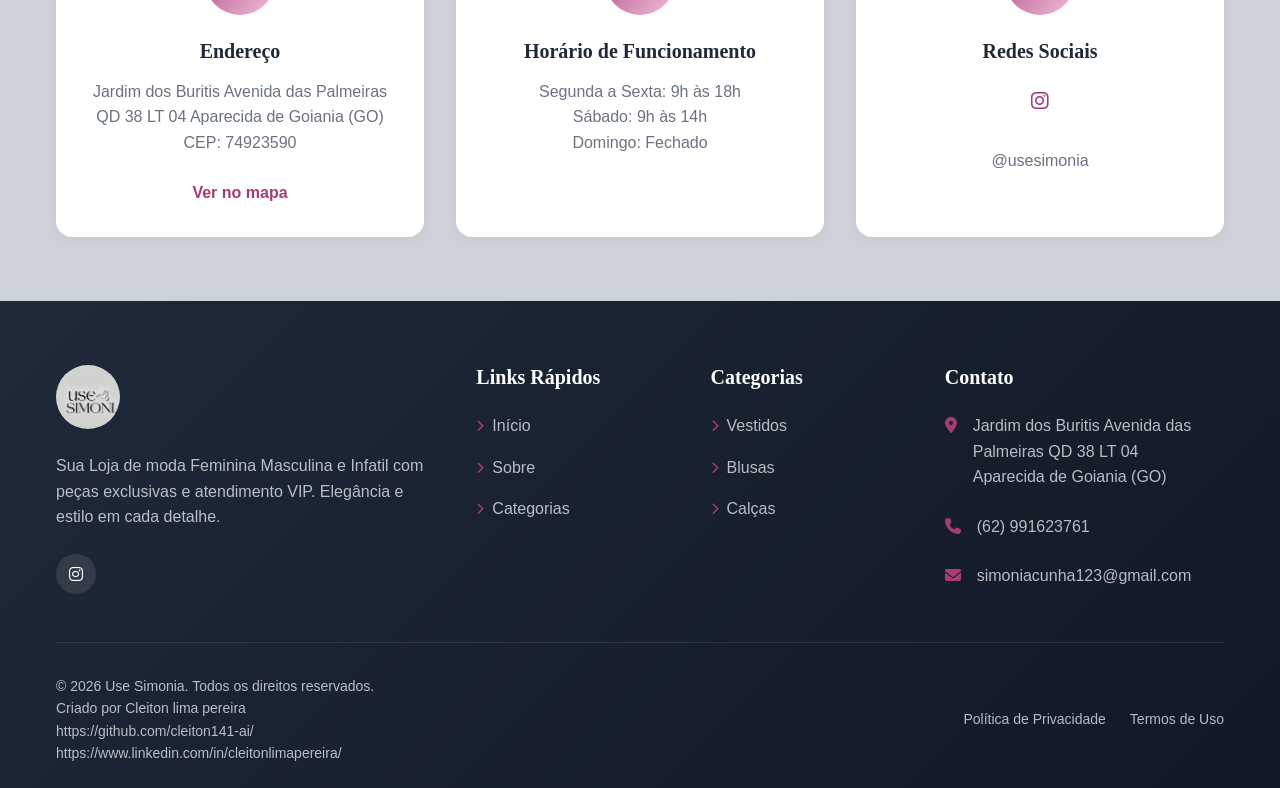
==== commit 71878b0a: "concertando-nome- das-imagens" ====
--- a/index.html
+++ b/index.html
@@ -23,7 +23,7 @@
     <meta property="og:title" content="Use Simonia - Loja de Roupas Femininas, Masculinas e Infantis">
     <meta property="og:description"
         content="Loja de roupas em Aparecida de Goiânia, atendendo Goiânia, Trindade e Goianira. Vestidos, blusas, calças e muito mais com atendimento VIP.">
-    <meta property="og:image" content="https://cleiton141-ai.github.io/Use-Simonia/assets/logo-use-simonia.png">
+    <meta property="og:image" content="https://cleiton141-ai.github.io/Use-Simonia/assets/logo.jpg">
     <meta property="og:url" content="https://cleiton141-ai.github.io/Use-Simonia/">
     <meta property="og:locale" content="pt_BR">
 
@@ -32,14 +32,14 @@
     <meta name="twitter:title" content="Use Simonia - Loja de Roupas Femininas, Masculinas e Infantis">
     <meta name="twitter:description"
         content="Loja de roupas em Aparecida de Goiânia, atendendo Goiânia, Trindade e Goianira.">
-    <meta name="twitter:image" content="https://cleiton141-ai.github.io/Use-Simonia/assets/logo-use-simonia.png">
+    <meta name="twitter:image" content="https://cleiton141-ai.github.io/Use-Simonia/assets/logo.jpg">
 
     <!-- Link canônico (troque pelo seu domínio quando tiver um) -->
     <link rel="canonical" href="https://cleiton141-ai.github.io/Use-Simonia/">
 
     <title>Use Simonia</title>
     <link rel="stylesheet" href="style.css">
-    <link rel="icon" type="image/png" href="./assets/logo-use-simonia.png">
+    <link rel="icon" type="image/jpeg" href="./assets/logo.jpg">
     <link rel="stylesheet" href="https://cdnjs.cloudflare.com/ajax/libs/font-awesome/6.4.0/css/all.min.css">
 
     <!-- Dados estruturados (Schema.org) - ajuda o Google a entender que é uma loja local -->
@@ -48,7 +48,7 @@
         "@context": "https://schema.org",
         "@type": "ClothingStore",
         "name": "Use Simonia",
-        "image": "https://cleiton141-ai.github.io/Use-Simonia/assets/logo-use-simonia.png",
+        "image": "https://cleiton141-ai.github.io/Use-Simonia/assets/logo.jpg",
         "url": "https://cleiton141-ai.github.io/Use-Simonia/",
         "telephone": "+55-62-99162-3761",
         "email": "simoniacunha123@gmail.com",
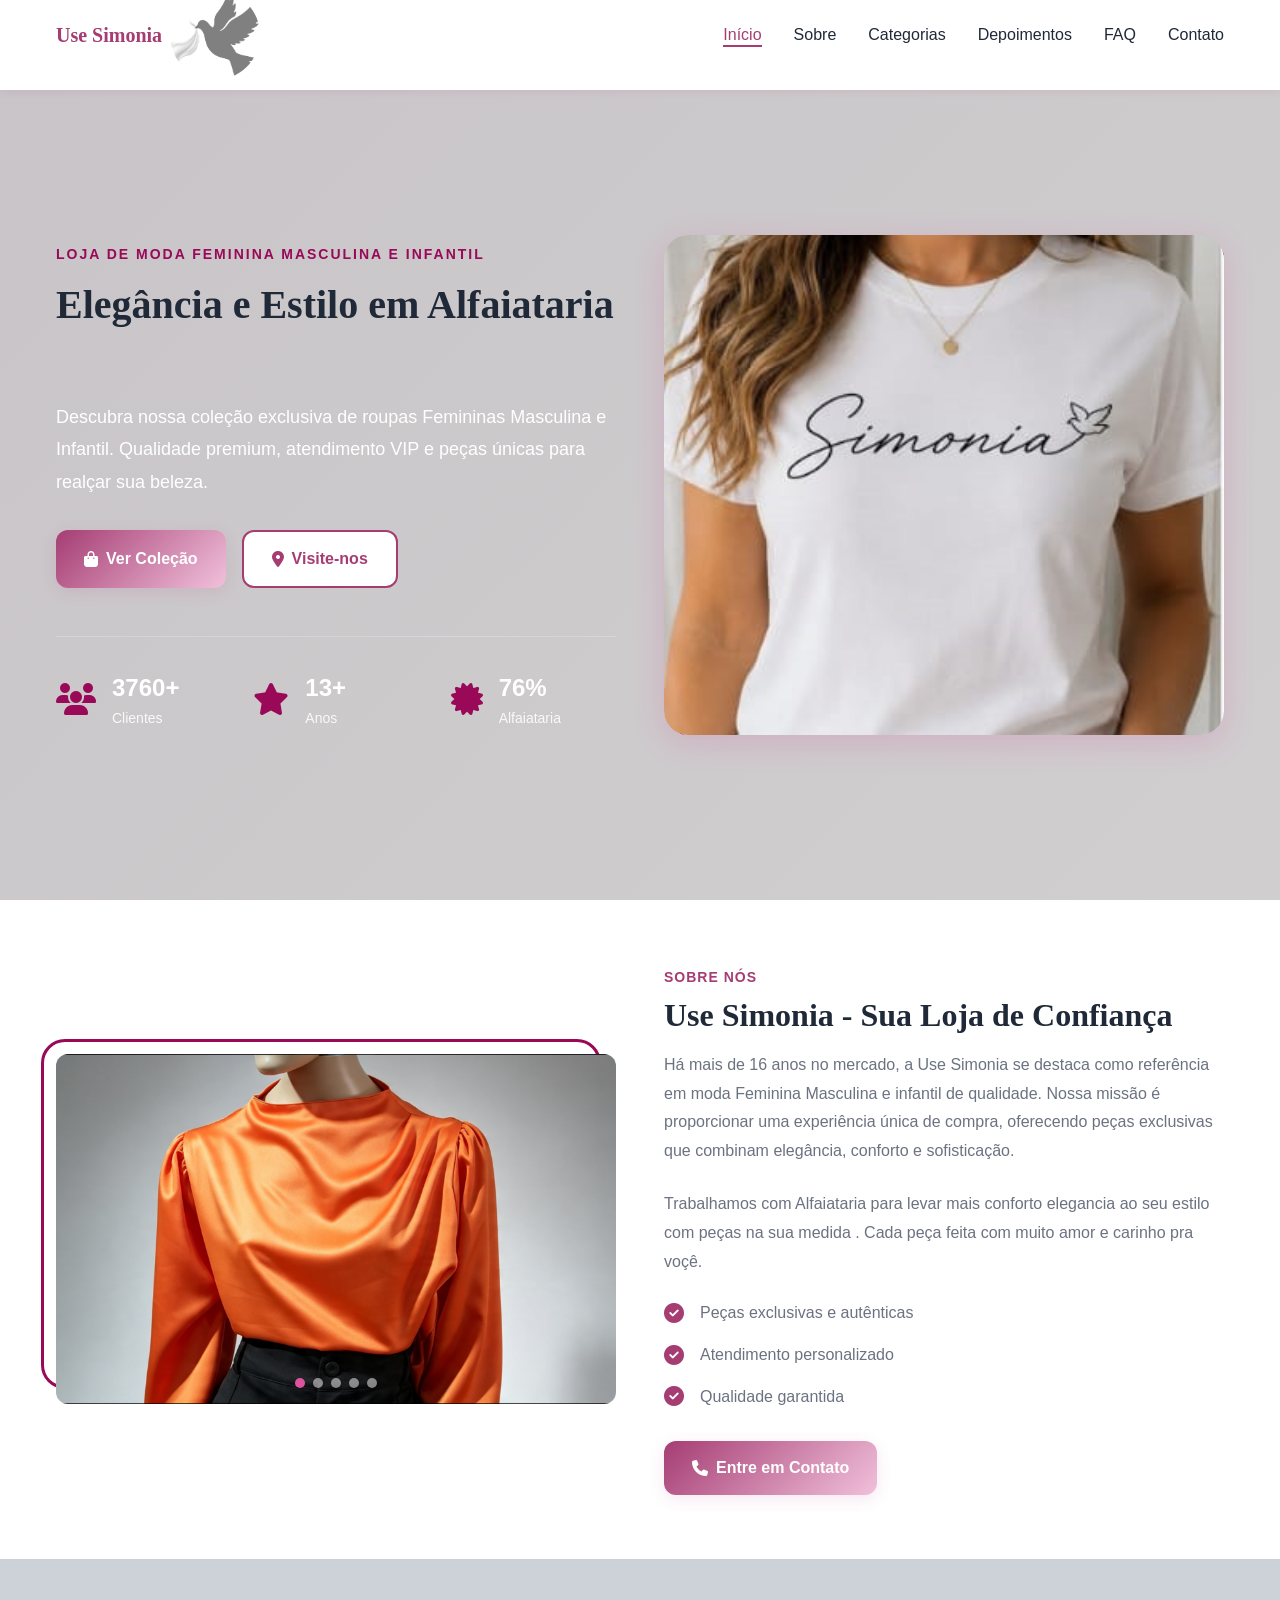
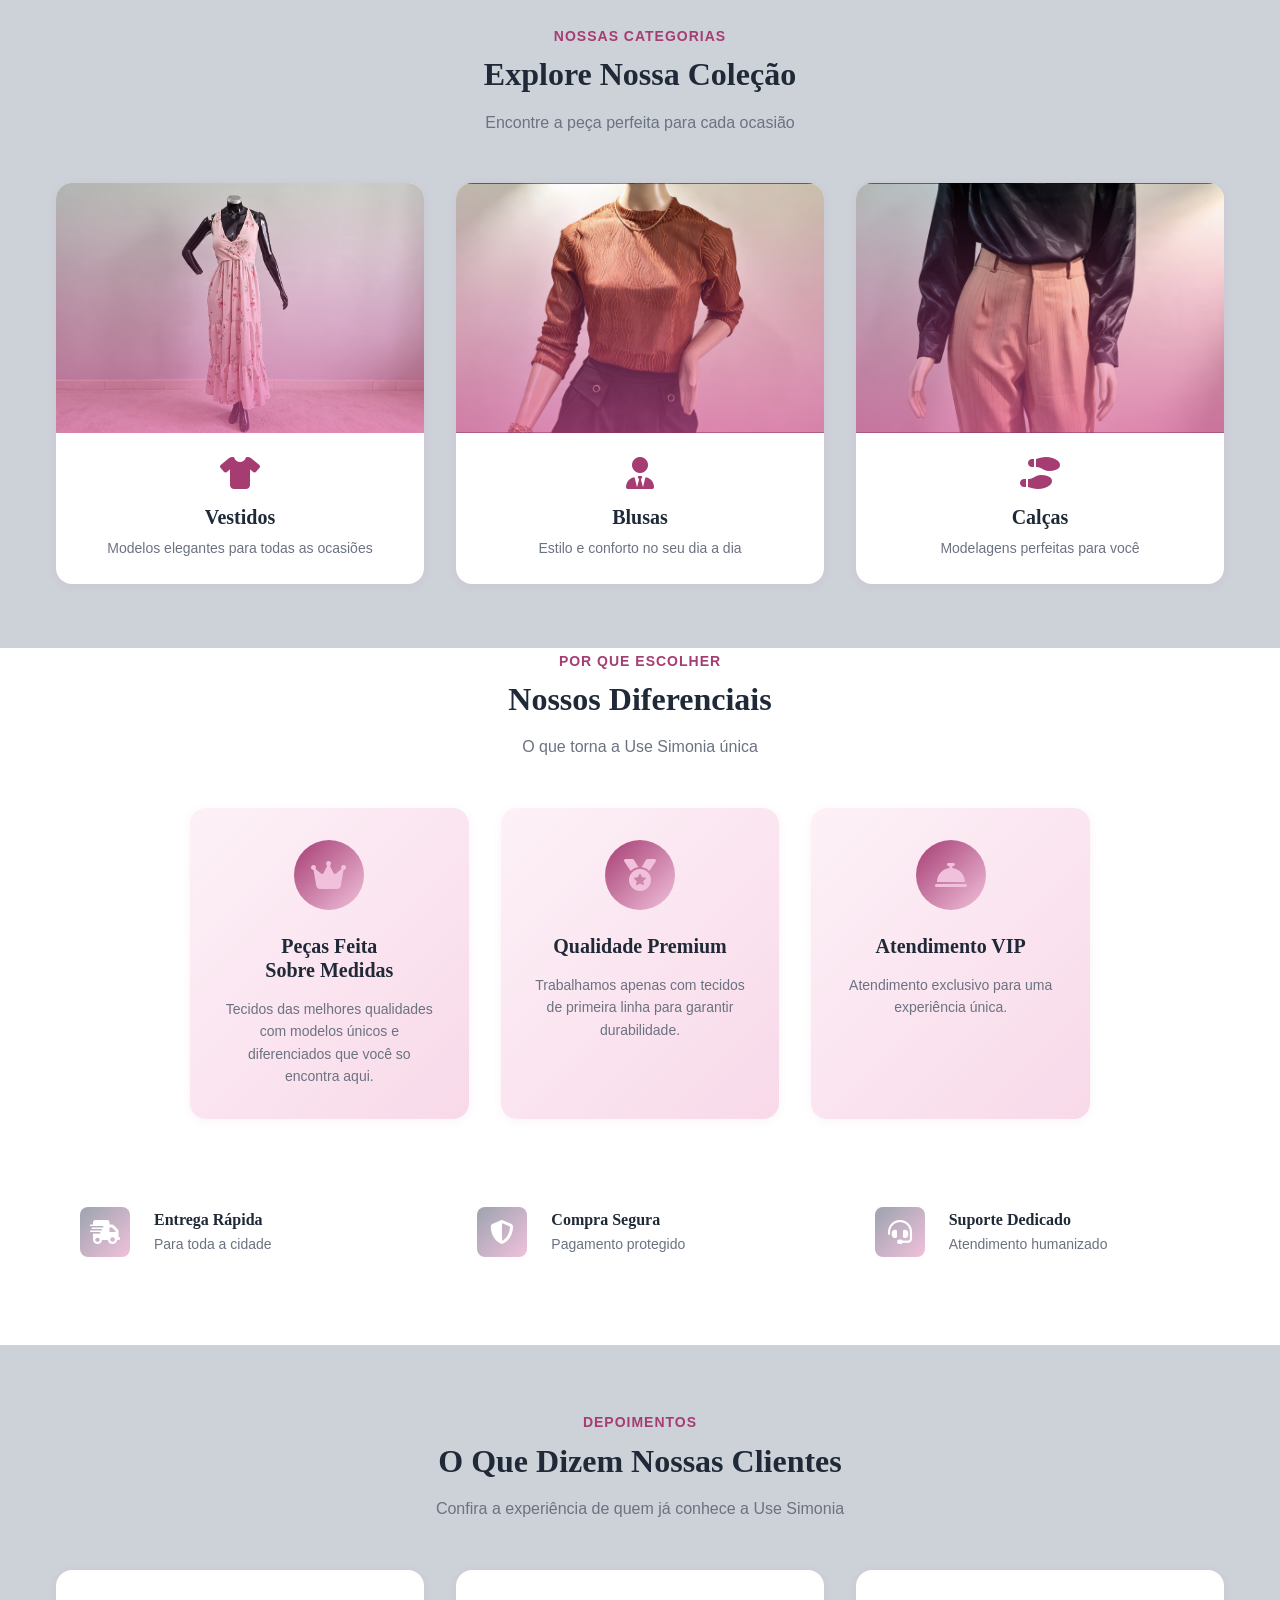
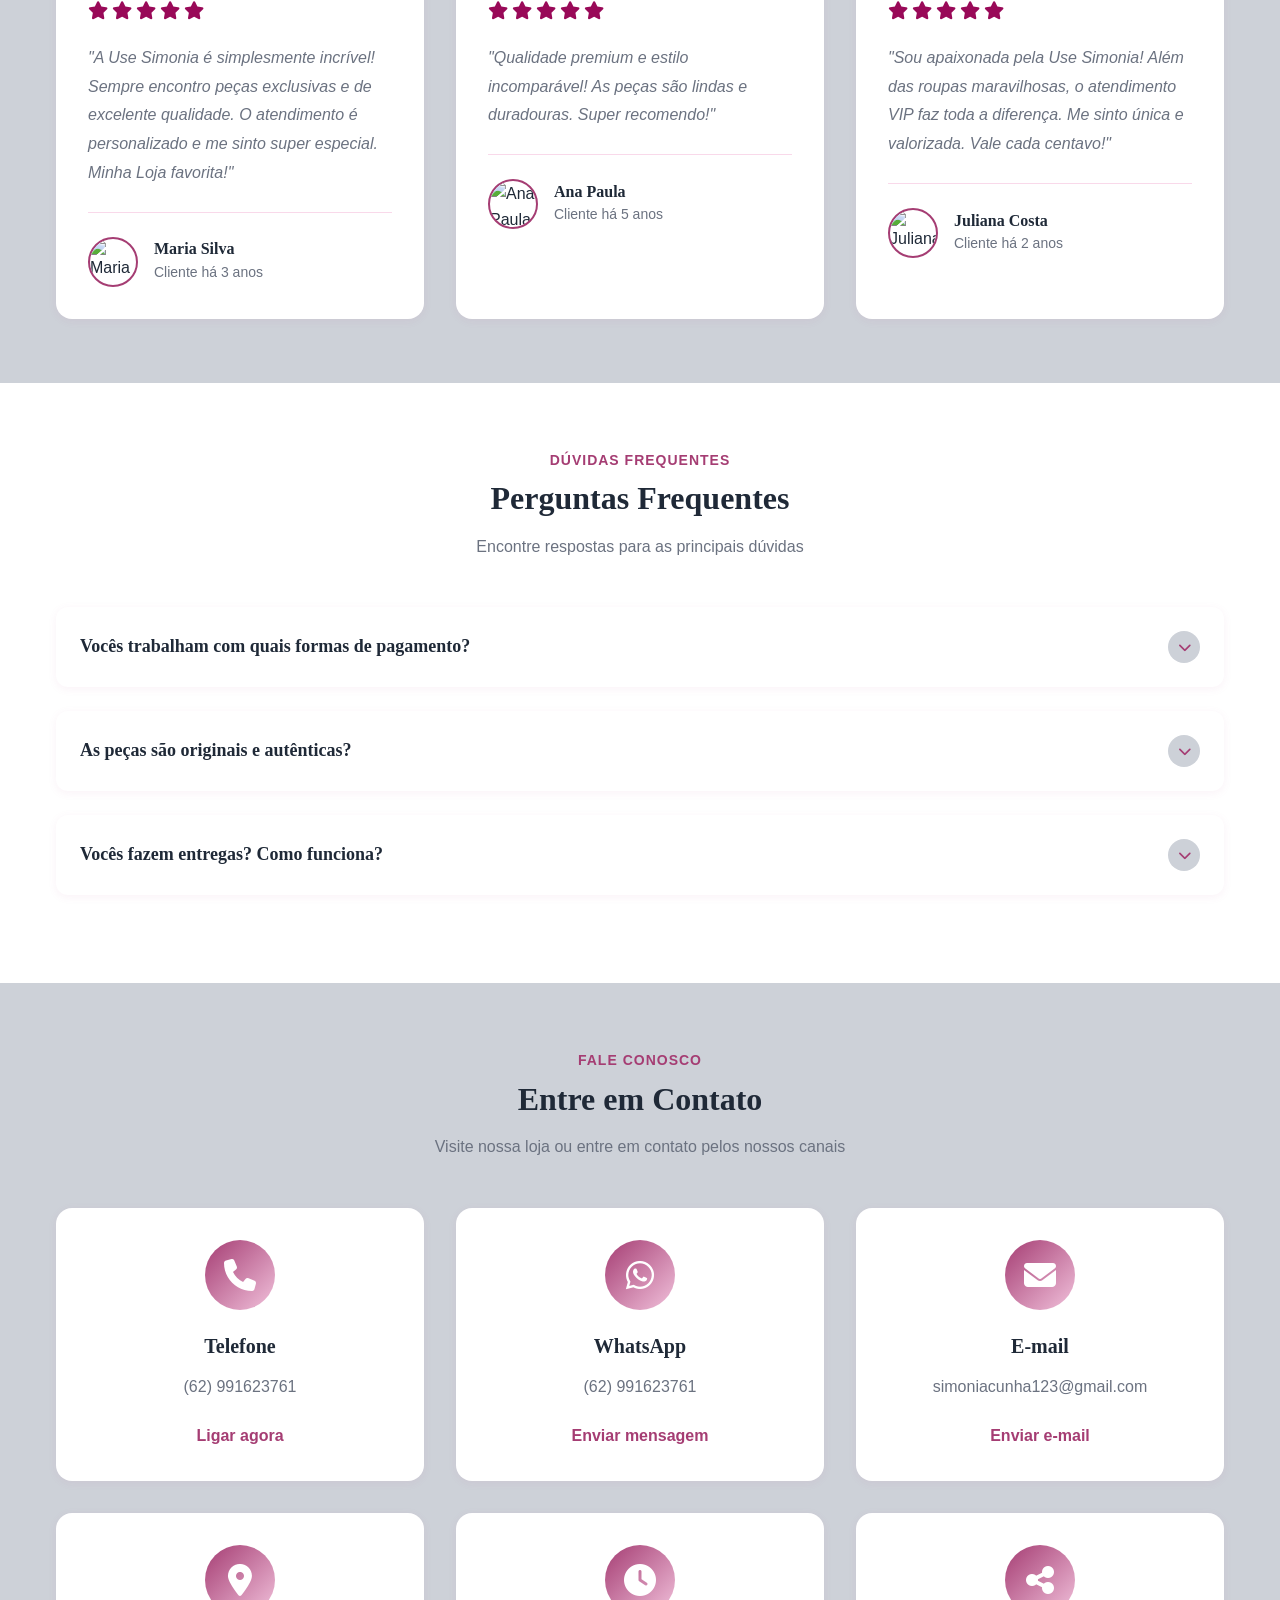
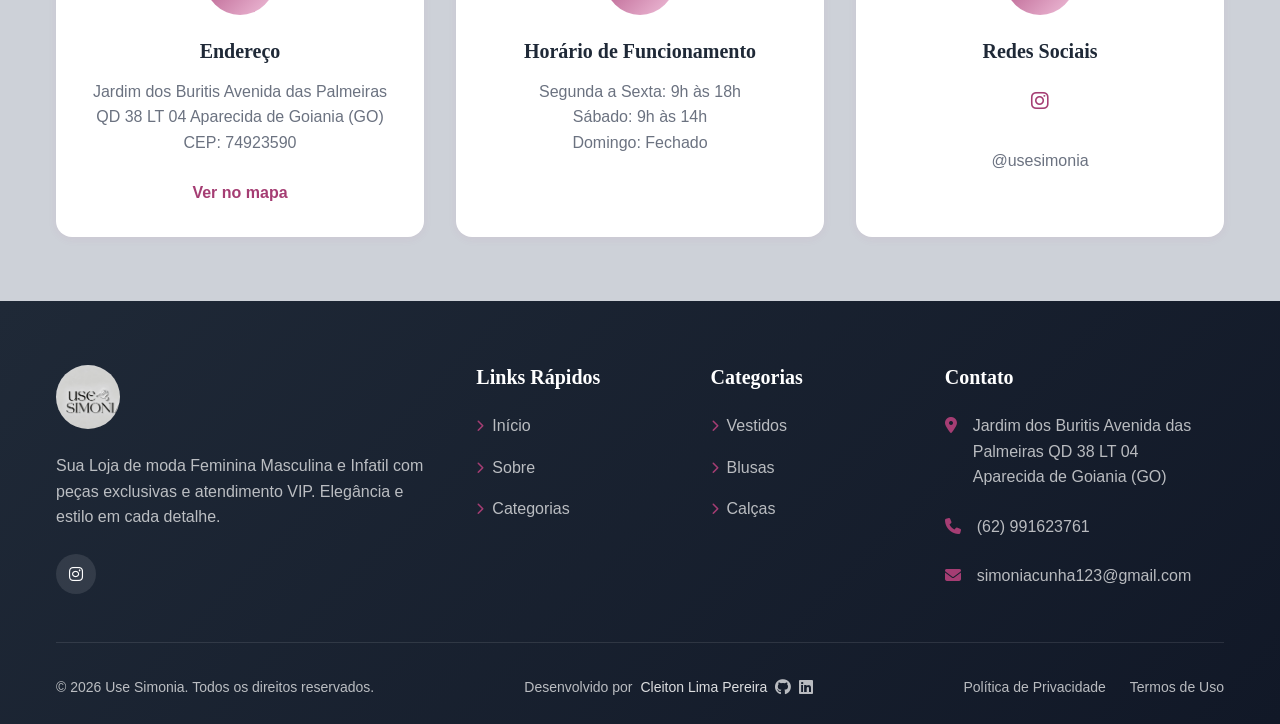
==== commit 4210f60c: "acrescentando-alguns-codigos-extra" ====
--- a/index.html
+++ b/index.html
@@ -17,12 +17,14 @@
     <meta name="geo.placename" content="Aparecida de Goiânia">
     <meta name="geo.position" content="-16.7670958;-49.2303333">
     <meta name="ICBM" content="-16.7670958, -49.2303333">
+    <meta name="revisit-after" content="7 days">
+    <meta name="distribution" content="brazil">
 
     <!-- Open Graph (compartilhamento em redes sociais) -->
     <meta property="og:type" content="website">
     <meta property="og:title" content="Use Simonia - Loja de Roupas Femininas, Masculinas e Infantis">
     <meta property="og:description"
-        content="Loja de roupas em Aparecida de Goiânia, atendendo Goiânia, Trindade e Goianira. Vestidos, blusas, calças e muito mais com atendimento VIP.">
+        content="Loja de roupas em Aparecida de Goiânia, atendendo Goiânia, Trindade, Senador Canedo e Goianira. Vestidos, blusas, calças e muito mais com atendimento VIP.">
     <meta property="og:image" content="https://cleiton141-ai.github.io/Use-Simonia/assets/logo.jpg">
     <meta property="og:url" content="https://cleiton141-ai.github.io/Use-Simonia/">
     <meta property="og:locale" content="pt_BR">
@@ -31,7 +33,7 @@
     <meta name="twitter:card" content="summary_large_image">
     <meta name="twitter:title" content="Use Simonia - Loja de Roupas Femininas, Masculinas e Infantis">
     <meta name="twitter:description"
-        content="Loja de roupas em Aparecida de Goiânia, atendendo Goiânia, Trindade e Goianira.">
+        content="Loja de roupas em Aparecida de Goiânia, atendendo Goiânia, Trindade, Senador Canedo e Goianira.">
     <meta name="twitter:image" content="https://cleiton141-ai.github.io/Use-Simonia/assets/logo.jpg">
 
     <!-- Link canônico (troque pelo seu domínio quando tiver um) -->
@@ -694,11 +696,15 @@
             </div>
             <div class="footer__bottom">
                 <p class="footer__copy">
-                    &copy; 2026 Use Simonia. Todos os direitos reservados.<br>
-                    Criado por Cleiton lima pereira<br>
-                    https://github.com/cleiton141-ai/<br>
-                    https://www.linkedin.com/in/cleitonlimapereira/
-
+                    &copy; 2026 Use Simonia. Todos os direitos reservados.
+                </p>
+                <!-- Crédito do desenvolvedor -->
+                <p class="credito-dev">
+                    Desenvolvido por <strong>Cleiton Lima Pereira</strong>
+                    <a href="https://github.com/cleiton141-ai/" target="_blank" rel="noopener noreferrer"
+                        aria-label="GitHub do desenvolvedor"><i class="fab fa-github"></i></a>
+                    <a href="https://www.linkedin.com/in/cleitonlimapereira/" target="_blank" rel="noopener noreferrer"
+                        aria-label="LinkedIn do desenvolvedor"><i class="fab fa-linkedin"></i></a>
                 </p>
                 <div class="footer__bottom-links">
                     <a href="#" class="footer__bottom-link">Política de Privacidade</a>
--- a/style.css
+++ b/style.css
@@ -1029,13 +1029,40 @@
     padding-top: var(--spacing-lg);
     border-top: 1px solid rgba(255, 255, 255, 0.1);
     display: flex;
+    flex-wrap: wrap;
     justify-content: space-between;
     align-items: center;
+    gap: var(--spacing-sm, 12px);
 }
 
 .footer__copy {
     color: rgba(255, 255, 255, 0.7);
     font-size: var(--small-size);
+}
+
+/* Crédito do desenvolvedor */
+.credito-dev {
+    display: flex;
+    align-items: center;
+    gap: 8px;
+    color: rgba(255, 255, 255, 0.7);
+    font-size: var(--small-size);
+}
+
+.credito-dev strong {
+    font-weight: 500;
+    color: rgba(255, 255, 255, 0.85);
+}
+
+.credito-dev a {
+    color: rgba(255, 255, 255, 0.7);
+    font-size: 1rem;
+    transition: var(--transition);
+}
+
+.credito-dev a:hover {
+    color: var(--primary-color);
+    transform: translateY(-2px);
 }
 
 .footer__bottom-links {
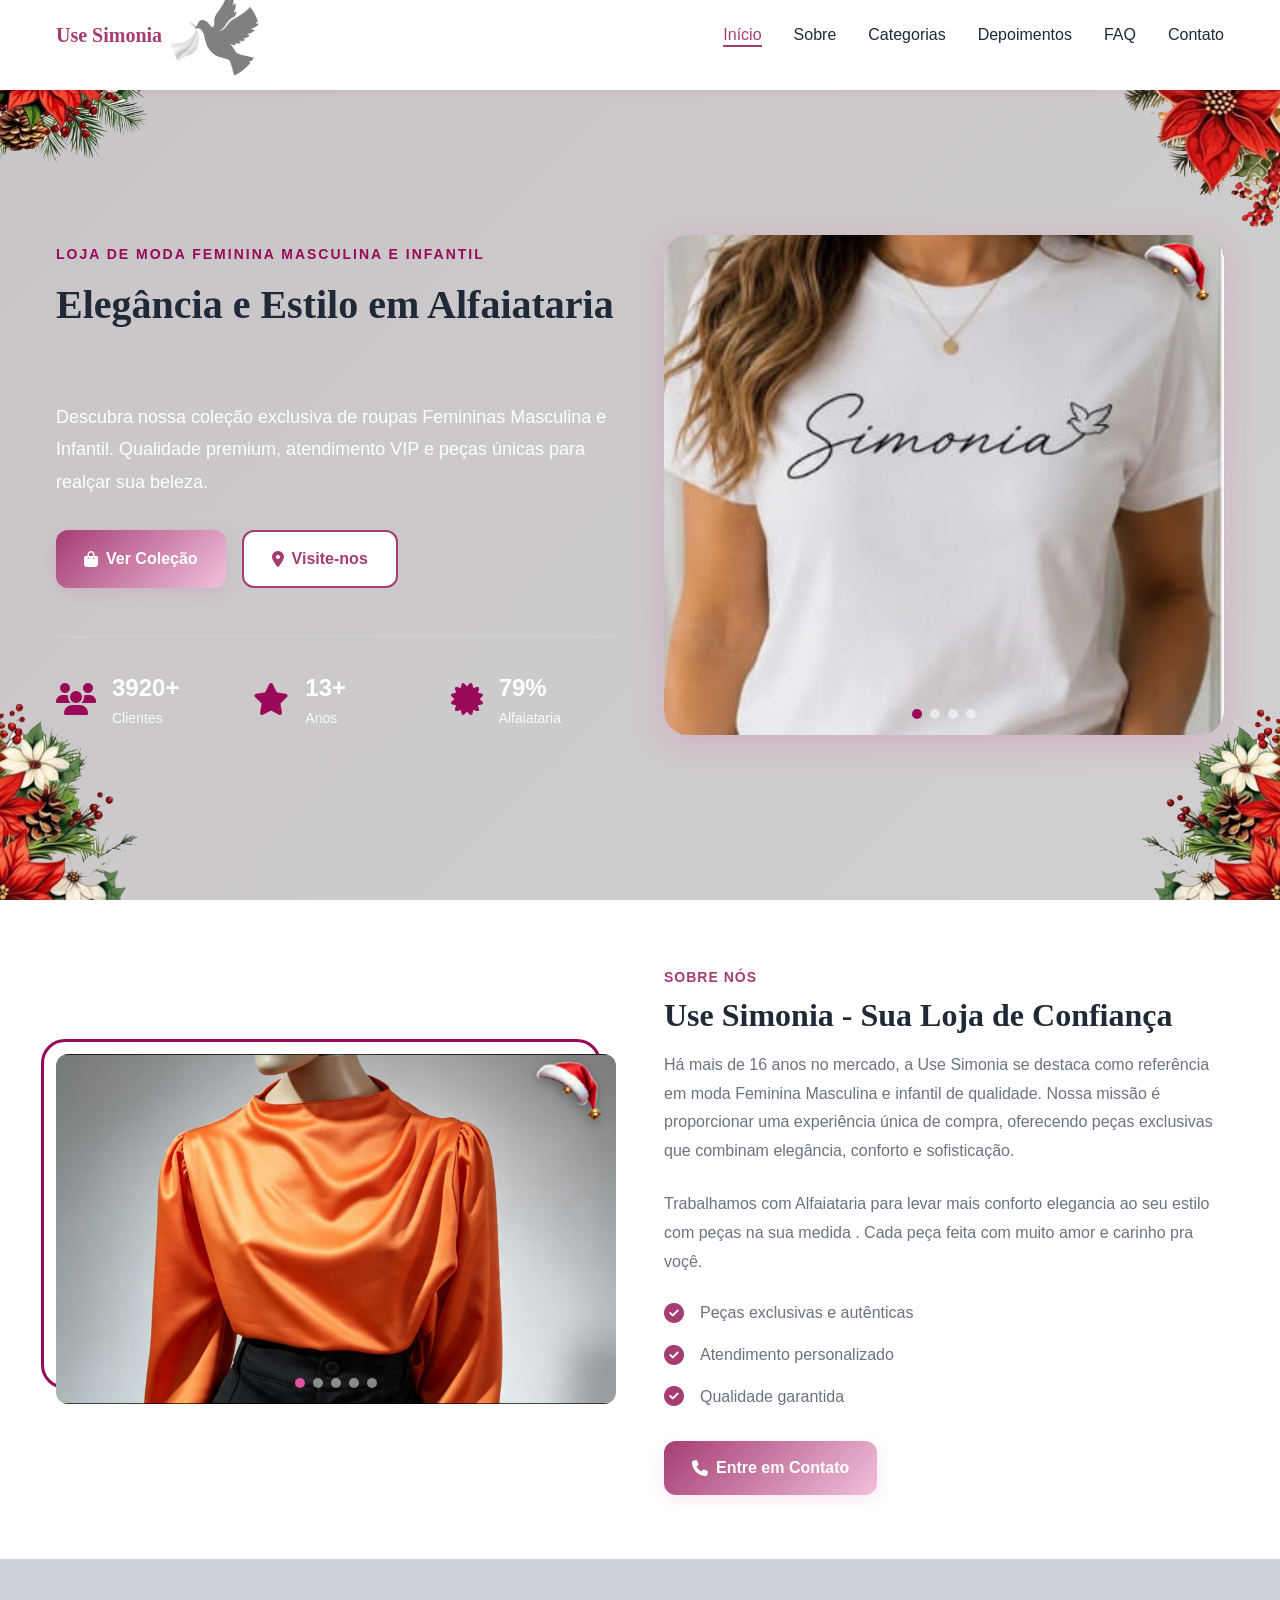
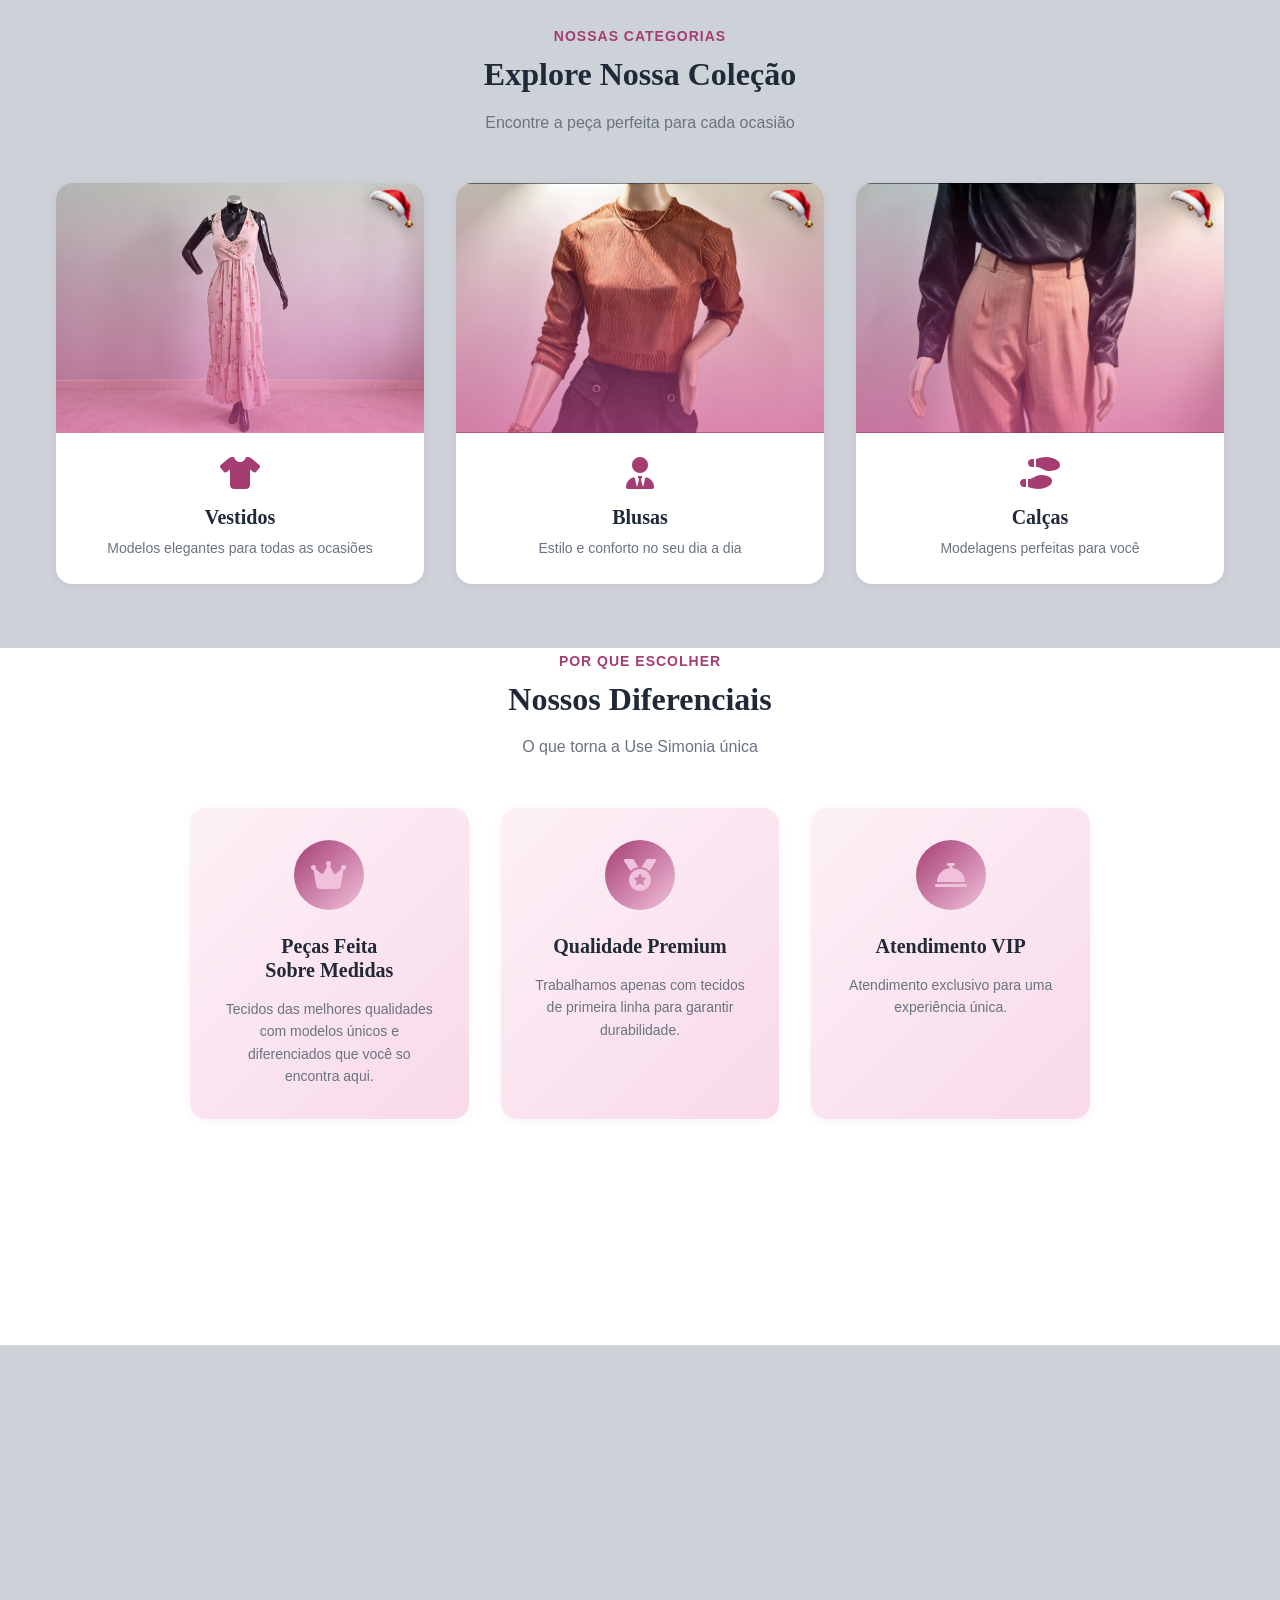
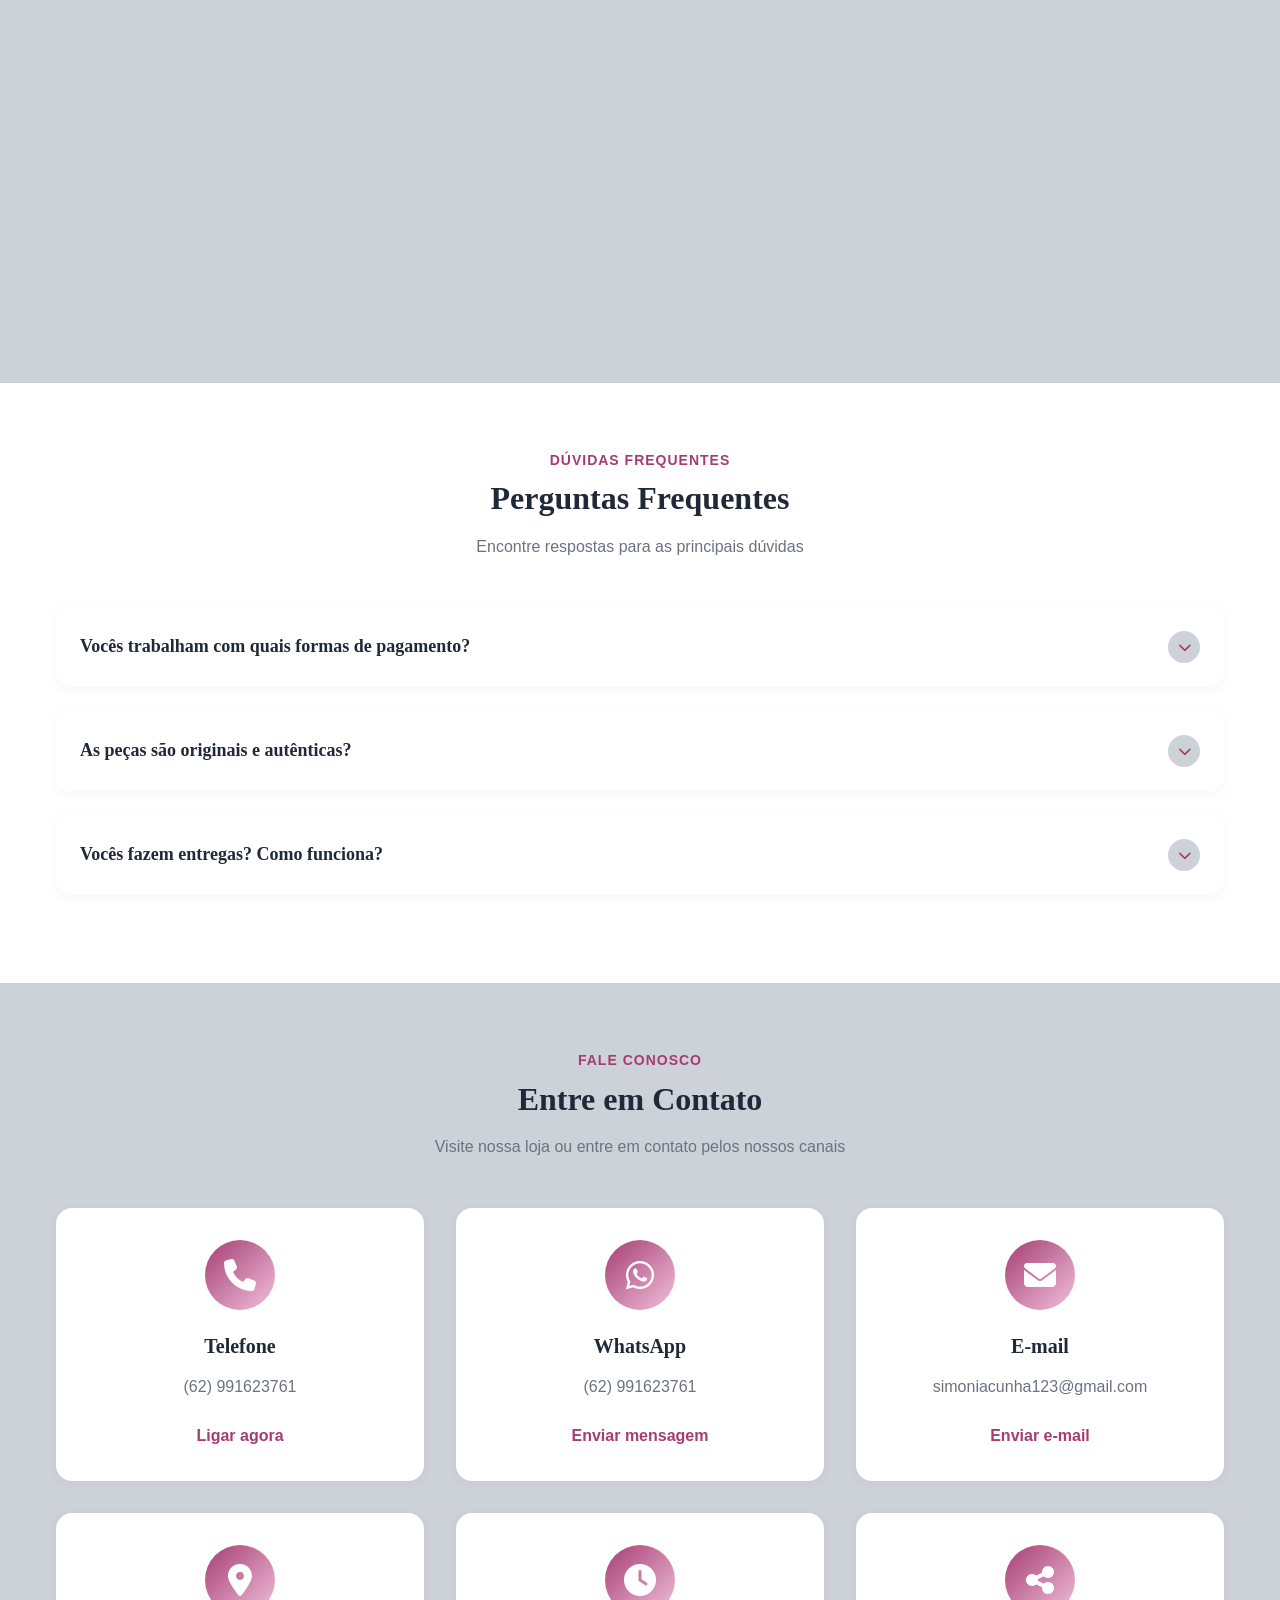
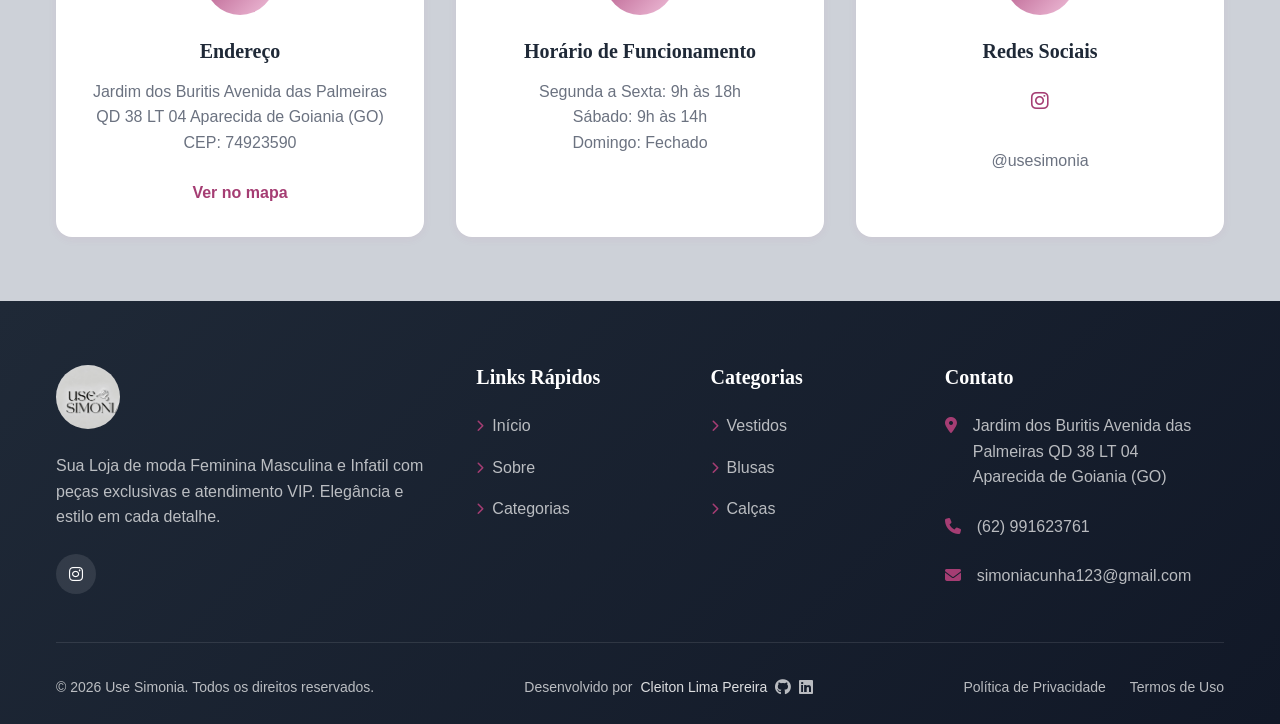
==== commit 3bd786b0: "modelagem-do -natal" ====
--- a/index.html
+++ b/index.html
@@ -143,6 +143,14 @@
 </head>
 
 <body>
+    <!-- Decoração de Natal - uma moldura em cada quina da página -->
+    <div class="natal-moldura" aria-hidden="true">
+        <img src="./assets/moldura1.png" alt="" class="natal-moldura__item natal-moldura__item--1">
+        <img src="./assets/moldura2.png" alt="" class="natal-moldura__item natal-moldura__item--2">
+        <img src="./assets/moldura3.png" alt="" class="natal-moldura__item natal-moldura__item--3">
+        <img src="./assets/moldura4.png" alt="" class="natal-moldura__item natal-moldura__item--4">
+    </div>
+
     <!-- Header -->
     <header class="header" id="header">
         <nav class="nav container">
@@ -236,7 +244,22 @@
                 </div>
                 <div class="hero__image" data-aos="fade-left" data-aos-delay="200">
                     <div class="hero__image-wrapper">
-                        <img src="./assets/blusa1.png" alt="Use Simonia Galeria" class="hero__img">
+                        <img src="./assets/natal-gorro.png" alt="" class="natal-gorro">
+                        <div class="hero-slideshow" id="hero-slideshow">
+                            <div class="hero-slideshow__slide hero-slideshow__slide--active">
+                                <img src="./assets/blusa1.png" alt="Use Simonia - Coleção de blusas">
+                            </div>
+                            <div class="hero-slideshow__slide">
+                                <img src="./assets/vestido  (29).png" alt="Use Simonia - Coleção de vestidos">
+                            </div>
+                            <div class="hero-slideshow__slide">
+                                <img src="./assets/calça (8).png" alt="Use Simonia - Coleção de calças">
+                            </div>
+                            <div class="hero-slideshow__slide">
+                                <img src="./assets/blusa (16).png" alt="Use Simonia - Coleção">
+                            </div>
+                            <div class="hero-slideshow__dots" id="hero-slideshow-dots"></div>
+                        </div>
                         <div class="hero__image-decoration"></div>
                     </div>
                 </div>
@@ -248,6 +271,7 @@
             <div class="container">
                 <div class="sobre__container">
                     <div class="sobre__image" data-aos="fade-right">
+                        <img src="./assets/natal-gorro.png" alt="" class="natal-gorro">
                         <div class="topo-slideshow" id="topo-slideshow">
                             <div class="topo-slideshow__slide topo-slideshow__slide--active">
                                 <img src="./assets/blusa (16).png" alt="Use Simonia - Coleção">
@@ -319,6 +343,7 @@
                     <a href="vestido.html" class="categoria__card" data-aos="fade-up" data-aos-delay="100"
                         style="text-decoration:none;color:inherit;">
                         <div class="categoria__image">
+                            <img src="./assets/natal-gorro.png" alt="" class="natal-gorro natal-gorro--sm">
                             <img src="./assets/vestido  (29).png" alt="Vestidos" class="categoria__img">
                             <div class="categoria__overlay"></div>
                         </div>
@@ -331,6 +356,7 @@
                     <a href="blusa.html" class="categoria__card" data-aos="fade-up" data-aos-delay="200"
                         style="text-decoration:none;color:inherit;">
                         <div class="categoria__image">
+                            <img src="./assets/natal-gorro.png" alt="" class="natal-gorro natal-gorro--sm">
                             <img src="./assets/blusa (14).png" alt="Blusas" class="categoria__img">
                             <div class="categoria__overlay"></div>
                         </div>
@@ -343,6 +369,7 @@
                     <a href="calca.html" class="categoria__card" data-aos="fade-up" data-aos-delay="300"
                         style="text-decoration:none;color:inherit;">
                         <div class="categoria__image">
+                            <img src="./assets/natal-gorro.png" alt="" class="natal-gorro natal-gorro--sm">
                             <img src="./assets/calça (8).png" alt="Calças" class="categoria__img">
                             <div class="categoria__overlay"></div>
                         </div>
@@ -721,6 +748,37 @@
 
     <script src="script.js"></script>
     <script>
+        // Slideshow automático do hero
+        (function () {
+            const container = document.getElementById('hero-slideshow');
+            const dotsContainer = document.getElementById('hero-slideshow-dots');
+            if (!container || !dotsContainer) return;
+
+            const slides = container.querySelectorAll('.hero-slideshow__slide');
+            let current = 0;
+
+            slides.forEach((_, i) => {
+                const dot = document.createElement('div');
+                dot.classList.add('hero-slideshow__dot');
+                if (i === 0) dot.classList.add('hero-slideshow__dot--active');
+                dot.addEventListener('click', () => irParaSlide(i));
+                dotsContainer.appendChild(dot);
+            });
+            const dots = dotsContainer.querySelectorAll('.hero-slideshow__dot');
+
+            function irParaSlide(index) {
+                slides[current].classList.remove('hero-slideshow__slide--active');
+                dots[current].classList.remove('hero-slideshow__dot--active');
+                current = index;
+                slides[current].classList.add('hero-slideshow__slide--active');
+                dots[current].classList.add('hero-slideshow__dot--active');
+            }
+
+            setInterval(() => {
+                irParaSlide((current + 1) % slides.length);
+            }, 4000);
+        })();
+
         // Slideshow automático do topo
         (function () {
             const container = document.getElementById('topo-slideshow');
--- a/style.css
+++ b/style.css
@@ -368,6 +368,53 @@
     box-shadow: var(--shadow-lg);
 }
 
+.hero-slideshow {
+    position: relative;
+    width: 100%;
+    height: 500px;
+    overflow: hidden;
+    border-radius: var(--radius-xl);
+}
+
+.hero-slideshow__slide {
+    position: absolute;
+    inset: 0;
+    opacity: 0;
+    transition: opacity 1.2s ease-in-out;
+}
+
+.hero-slideshow__slide--active {
+    opacity: 1;
+}
+
+.hero-slideshow__slide img {
+    width: 100%;
+    height: 100%;
+    object-fit: cover;
+}
+
+.hero-slideshow__dots {
+    position: absolute;
+    bottom: 16px;
+    left: 50%;
+    display: flex;
+    gap: 8px;
+    transform: translateX(-50%);
+    z-index: 2;
+}
+
+.hero-slideshow__dot {
+    width: 10px;
+    height: 10px;
+    border-radius: 50%;
+    background: rgba(255, 255, 255, 0.55);
+    cursor: pointer;
+}
+
+.hero-slideshow__dot--active {
+    background: var(--accent-color);
+}
+
 .hero__img {
     width: 100%;
     height: 500px;
@@ -1304,4 +1351,89 @@
         width: 45px;
         height: 45px;
     }
-}+}
+/* ==================== DECORAÇÃO DE NATAL ==================== */
+
+/* Molduras de flores natalinas fixas nas quatro quinas da página */
+.natal-moldura {
+    position: fixed;
+    inset: 0;
+    pointer-events: none;
+    z-index: 90;
+}
+
+.natal-moldura__item {
+    position: absolute;
+    width: 180px;
+    height: auto;
+}
+
+.natal-moldura__item--1 {
+    top: 0;
+    left: 0;
+}
+
+.natal-moldura__item--2 {
+    top: 0;
+    right: 0;
+}
+
+.natal-moldura__item--3 {
+    right: 0;
+    bottom: 0;
+    transform: scaleX(-1);
+}
+
+.natal-moldura__item--4 {
+    bottom: 0;
+    left: 0;
+    transform: scaleX(-1);
+}
+
+/* Toquinha de Natal na quina das molduras de fotos.
+   Posicionada com valores positivos (não negativos) porque várias molduras
+   (.hero__image-wrapper, .categoria__card, .categoria__image) usam
+   overflow:hidden — offsets negativos seriam cortados pela moldura. */
+.natal-gorro {
+    position: absolute;
+    top: 8px;
+    right: 8px;
+    width: 74px;
+    height: auto;
+    z-index: 5;
+    transform: rotate(18deg);
+    pointer-events: none;
+    filter: drop-shadow(0 4px 6px rgba(0, 0, 0, 0.3));
+}
+
+.natal-gorro--sm {
+    width: 50px;
+    top: 6px;
+    right: 6px;
+}
+
+.galeria__item .natal-gorro {
+    width: 64px;
+}
+
+@media (max-width: 768px) {
+    .natal-moldura__item {
+        width: 115px;
+    }
+
+    .natal-gorro {
+        width: 52px;
+        top: 6px;
+        right: 6px;
+    }
+
+    .natal-gorro--sm {
+        width: 40px;
+        top: 5px;
+        right: 5px;
+    }
+
+    .galeria__item .natal-gorro {
+        width: 48px;
+    }
+}
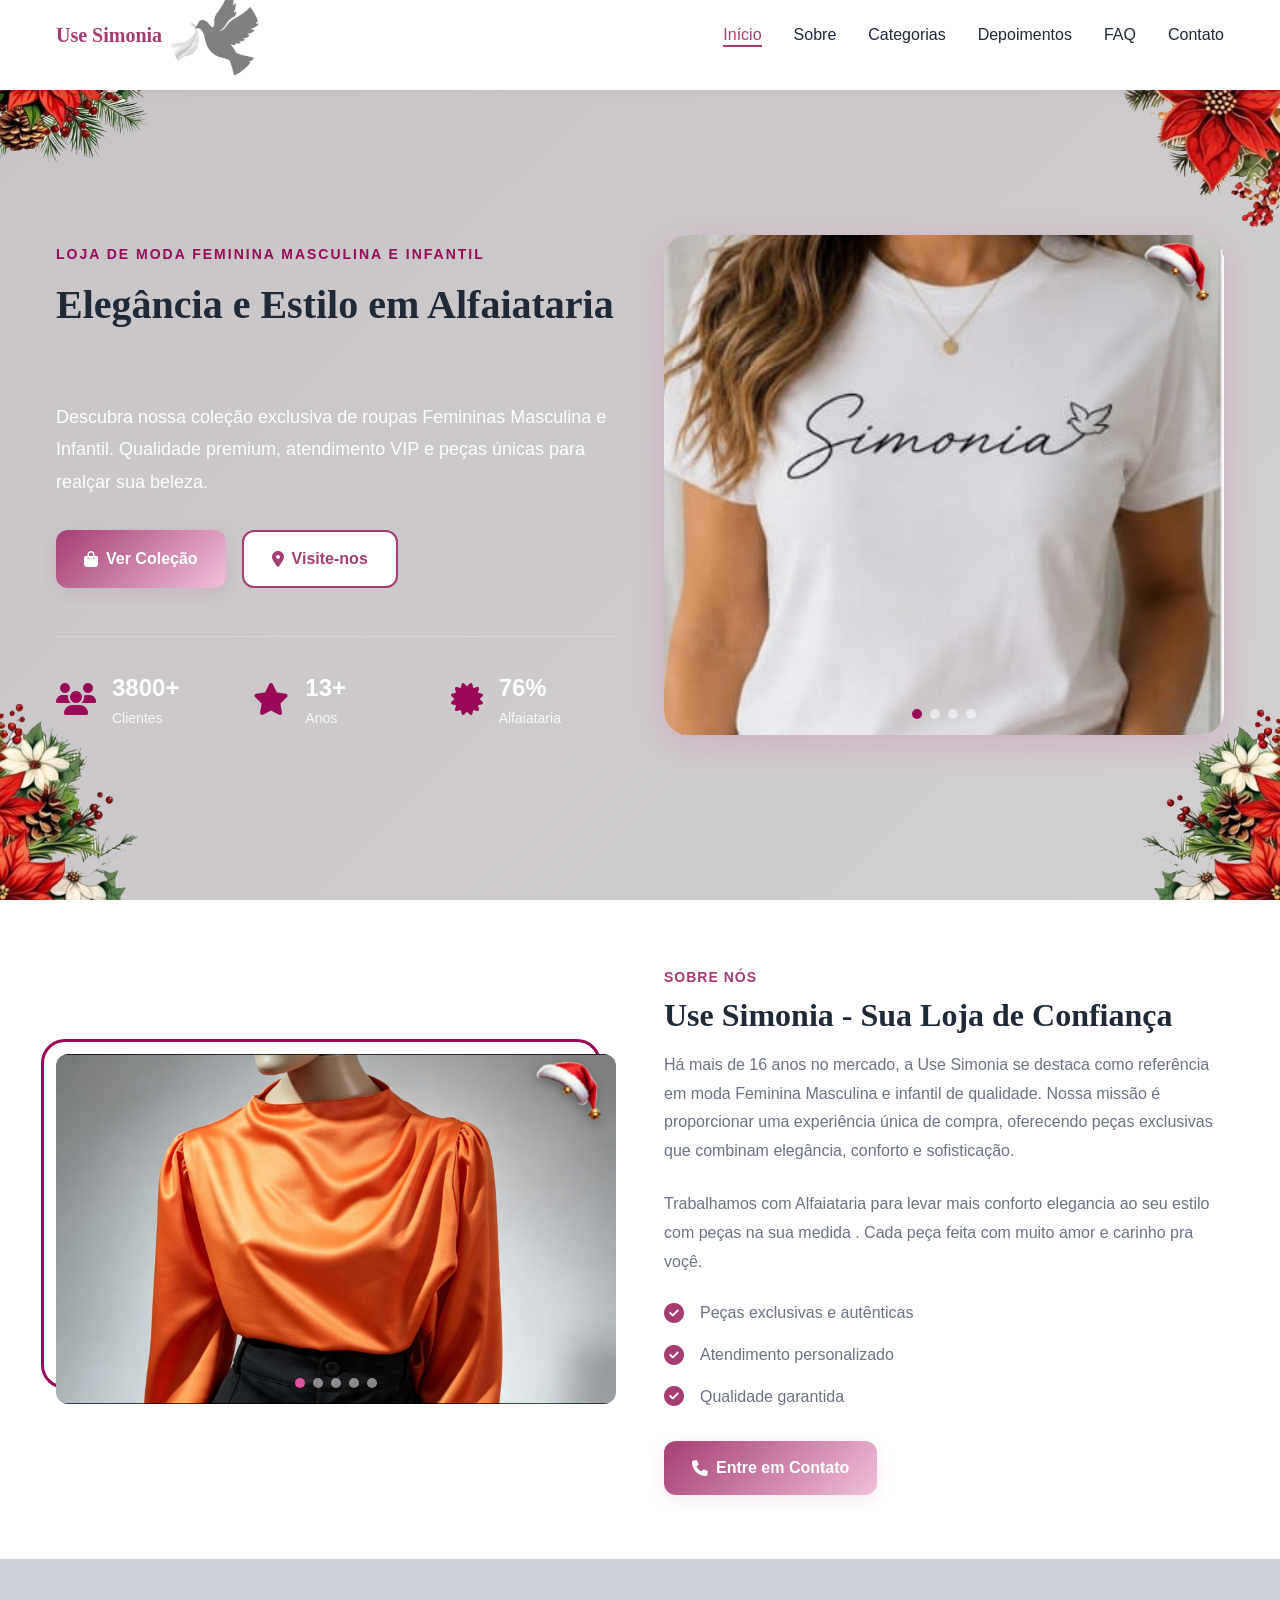
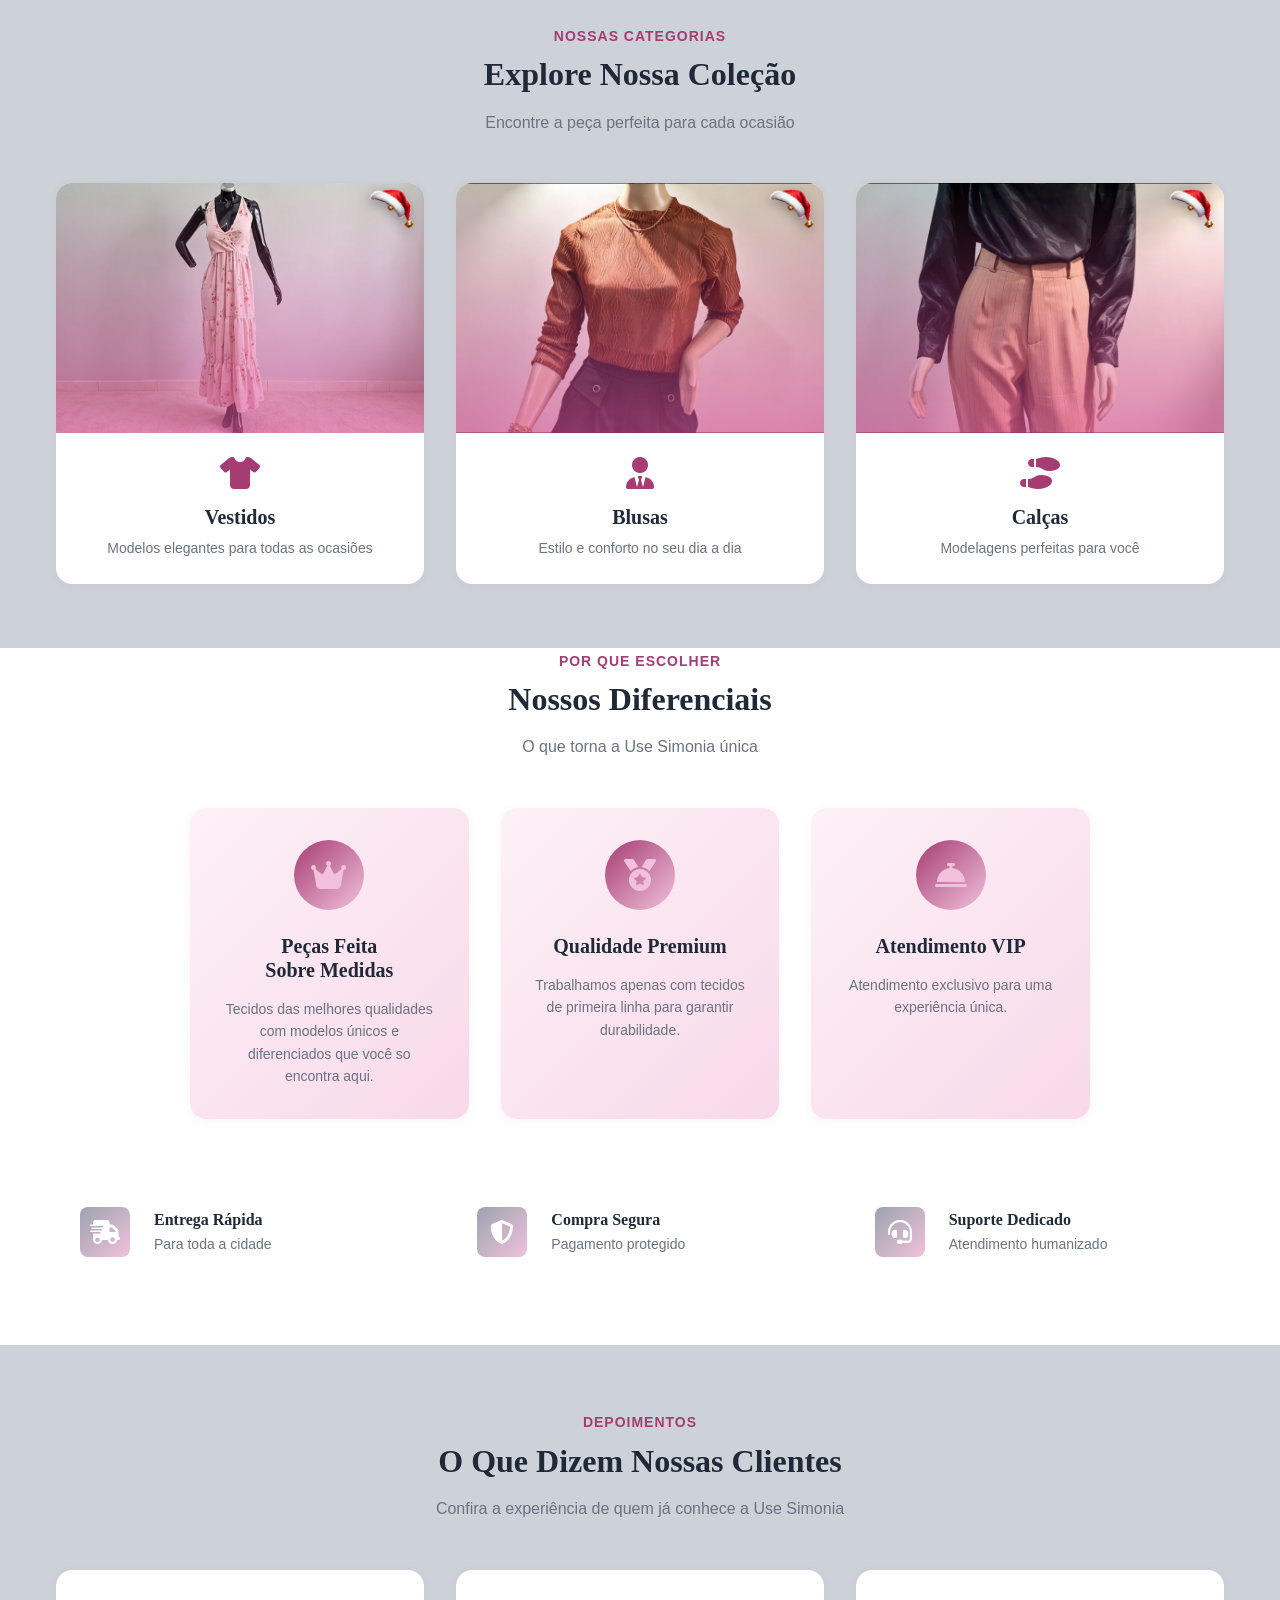
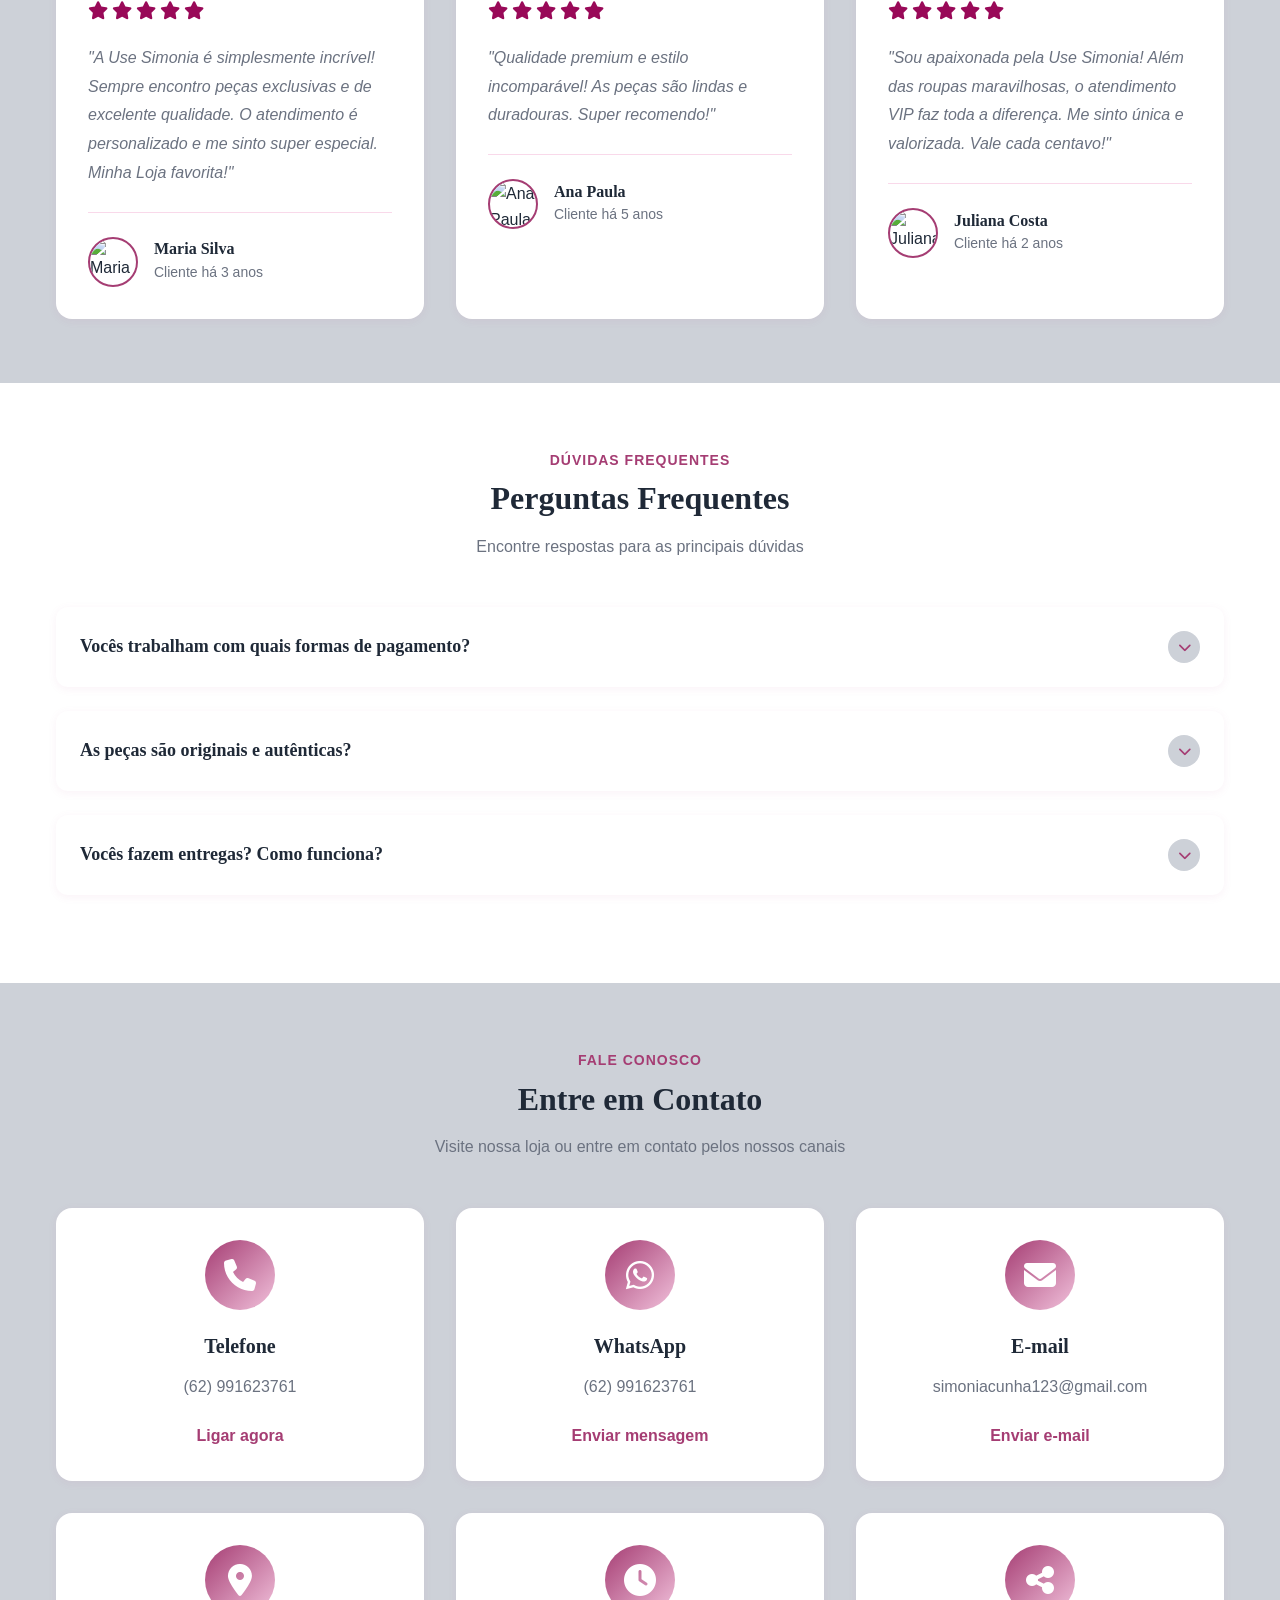
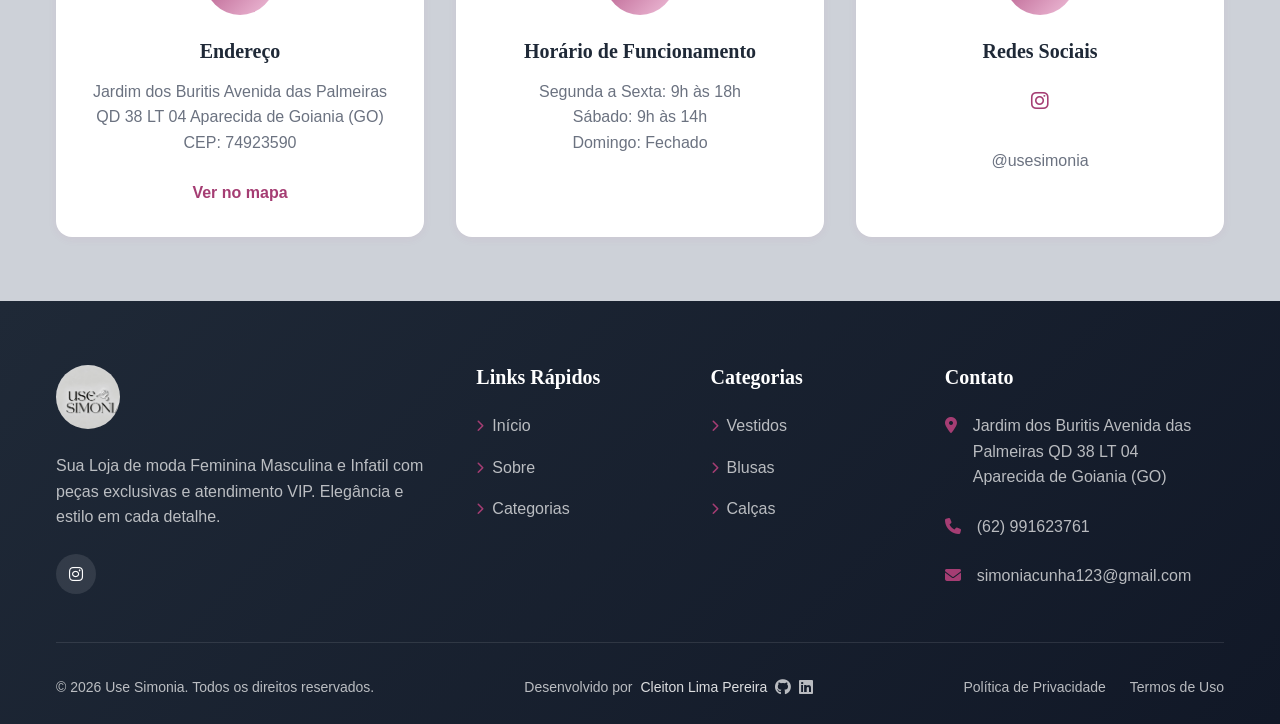
==== commit c57d9886: "trocando algumas fotos" ====
--- a/index.html
+++ b/index.html
@@ -256,7 +256,7 @@
                                 <img src="./assets/calça (8).png" alt="Use Simonia - Coleção de calças">
                             </div>
                             <div class="hero-slideshow__slide">
-                                <img src="./assets/blusa (16).png" alt="Use Simonia - Coleção">
+                                <img src="./assets/blusa4.png" alt="Use Simonia - Coleção">
                             </div>
                             <div class="hero-slideshow__dots" id="hero-slideshow-dots"></div>
                         </div>
--- a/style.css
+++ b/style.css
@@ -1364,7 +1364,7 @@
 
 .natal-moldura__item {
     position: absolute;
-    width: 180px;
+    width: clamp(78px, 15vw, 180px);
     height: auto;
 }
 
@@ -1398,7 +1398,7 @@
     position: absolute;
     top: 8px;
     right: 8px;
-    width: 74px;
+    width: min(74px, 28%);
     height: auto;
     z-index: 5;
     transform: rotate(18deg);
@@ -1407,33 +1407,55 @@
 }
 
 .natal-gorro--sm {
-    width: 50px;
+    width: min(50px, 24%);
     top: 6px;
     right: 6px;
 }
 
 .galeria__item .natal-gorro {
-    width: 64px;
+    width: min(64px, 26%);
 }
 
 @media (max-width: 768px) {
     .natal-moldura__item {
-        width: 115px;
+        width: clamp(64px, 20vw, 115px);
     }
 
     .natal-gorro {
-        width: 52px;
+        width: min(52px, 26%);
         top: 6px;
         right: 6px;
     }
 
     .natal-gorro--sm {
-        width: 40px;
+        width: min(40px, 22%);
         top: 5px;
         right: 5px;
     }
 
     .galeria__item .natal-gorro {
-        width: 48px;
-    }
-}
+        width: min(48px, 24%);
+    }
+}
+
+@media (max-width: 480px) {
+    .natal-moldura__item {
+        width: clamp(54px, 19vw, 78px);
+    }
+
+    .natal-gorro {
+        top: 4px;
+        right: 4px;
+        width: min(44px, 24%);
+    }
+
+    .natal-gorro--sm {
+        top: 4px;
+        right: 4px;
+        width: min(34px, 20%);
+    }
+
+    .galeria__item .natal-gorro {
+        width: min(40px, 22%);
+    }
+}
